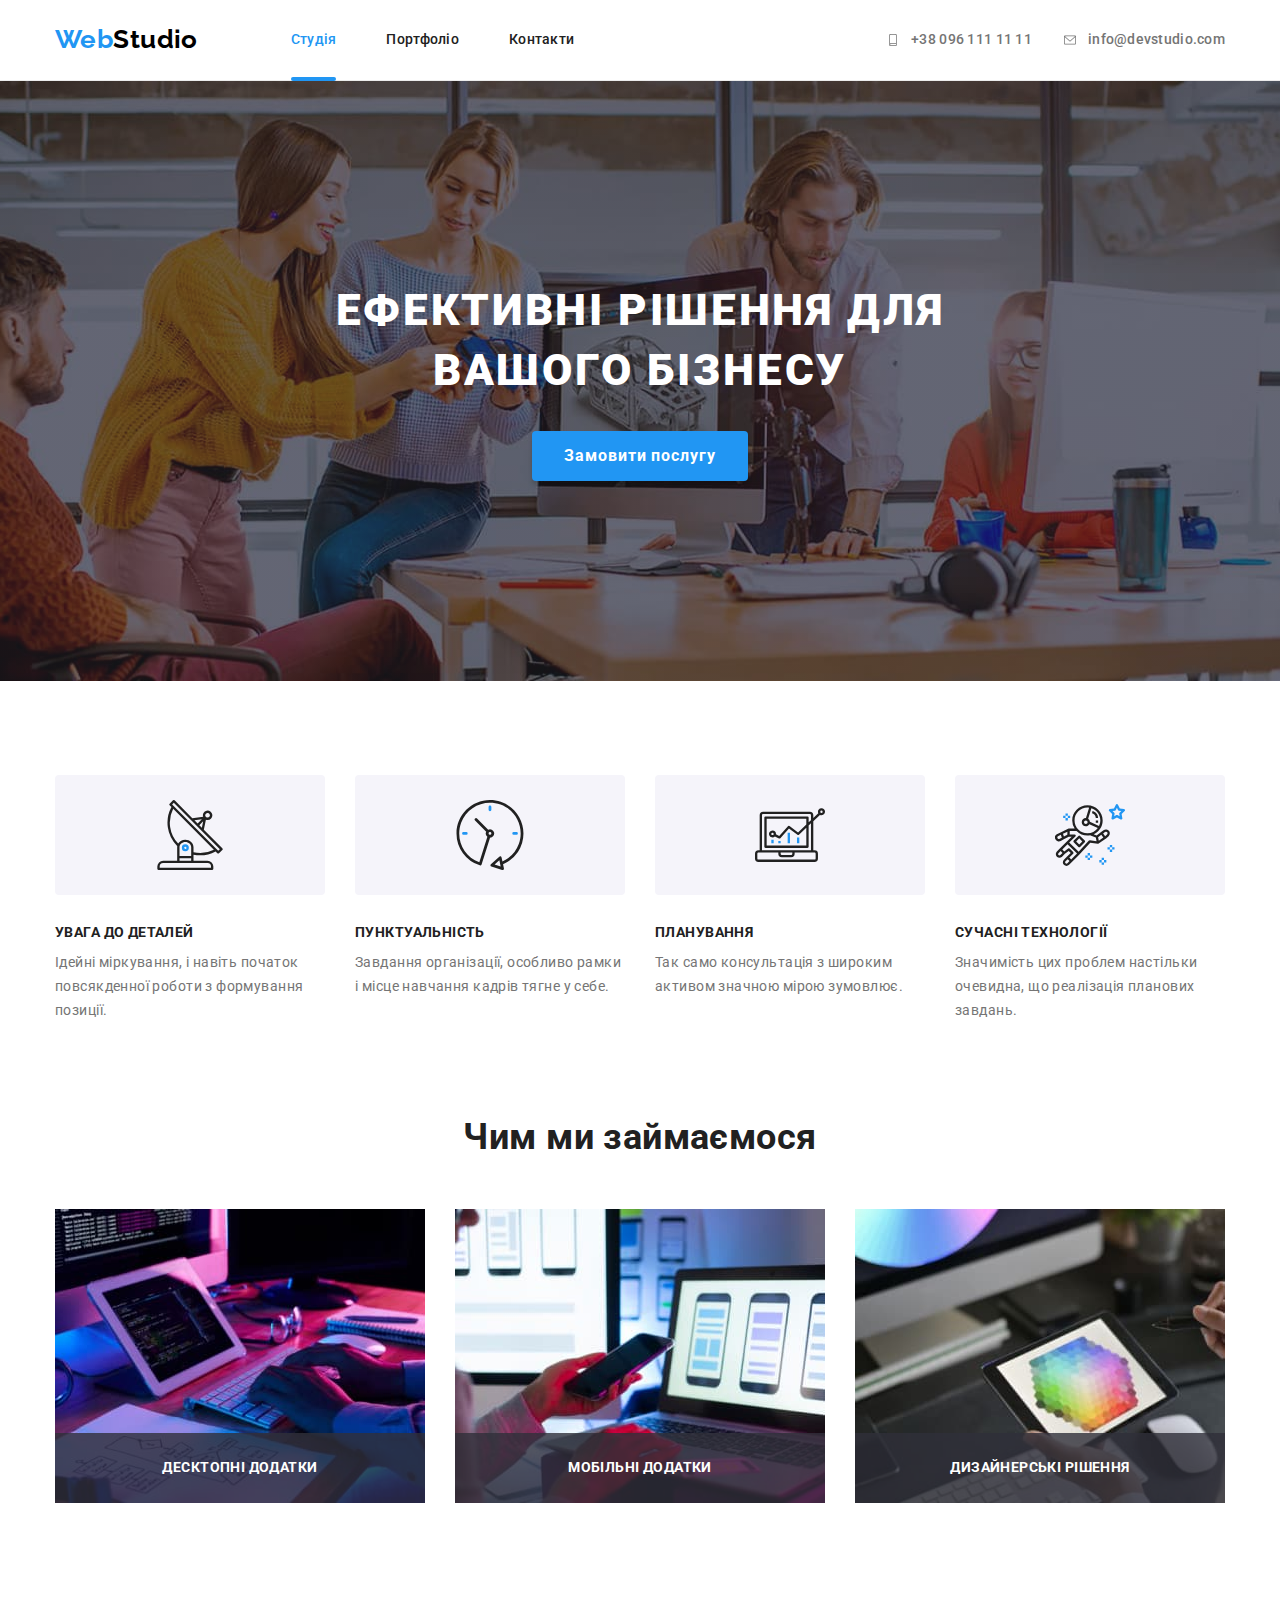
==== index.html @ 38dc5aca "добавляє mobile/tablet/desktop - header, hero-section, benefits" ====
<!DOCTYPE html>
<html lang="uk">

<head>
  <meta charset="UTF-8" />
  <meta http-equiv="X-UA-Compatible" content="IE=edge" />
  <meta name="viewport" content="width=device-width, initial-scale=1.0" />
  <title>WebStudio</title>
  <link rel="preconnect" href="https://fonts.googleapis.com" />
  <link rel="preconnect" href="https://fonts.gstatic.com" crossorigin />
  <link href="https://fonts.googleapis.com/css2?family=Raleway:wght@700&family=Roboto:wght@400;500;700;900&display=swap"
    rel="stylesheet" />
  <link rel="stylesheet"
    href="https://cdnjs.cloudflare.com/ajax/libs/modern-normalize/1.1.0/modern-normalize.min.css" />
  <link rel="stylesheet" href="./css/main.min.css">
</head>

<body>
  <header class="header">
    <div class="header__container container">
      <div class="header__container-controls">
        <a class="logo header__logo" href="./index.html" lang="en">Web<span class="logo--color-black">Studio</span></a>
        <button class="button-menu js-open-menu" type="button" aria-expanded="false">
          <svg width="40" height="40">
            <use href="./images/icons.svg#icon-menu"></use>
          </svg>
        </button>
      </div>
      <div class="header__container-menu js-menu-container">
        <button class="button-menu header__close-button-menu js-close-menu" type="button">
          <svg width="40" height="40">
            <use href="./images/icons.svg#icon-menu-btn-close"></use>
          </svg></button>
        <nav class="header__nav">
          <ul class="header__list list">
            <li>
              <a class="header__link header__link--current" href="./index.html">Студія</a>
            </li>
            <li><a class="header__link" href="./portfolio.html">Портфоліо</a></li>
            <li><a class="header__link" href="#">Контакти</a></li>
          </ul>
        </nav>
        <ul class="header__contact-list list">
          <li>
            <a class="header__contact-link header__contact-link--size-lg-color" href="tel:+380961111111">
              <svg class="header__contact-icon" width="16" height="12">
                <use href="./images/icons.svg#icon-smartphone"></use>
              </svg>
              +38 096 111 11 11</a>
          </li>
          <li>
            <a class="header__contact-link" href="mailto:info@devstudio.com">
              <svg class="header__contact-icon" width="16" height="12">
                <use href="./images/icons.svg#icon-envelope"></use>
              </svg>
              info@devstudio.com</a>
          </li>
        </ul>
        <ul class="header__socials-list list">
          <li><a class="header__socials-link" href="#">Instagram</a></li>
          <li><a class="header__socials-link" href="#">Twitter</a></li>
          <li><a class="header__socials-link" href="#">Facebook</a></li>
          <li><a class="header__socials-link" href="#">LinkedIn</a></li>
        </ul>
      </div>

    </div>
  </header>
  <main>
    <section class="hero section">
      <div class="container">
        <h1 class="hero__title">Ефективні рішення для вашого бізнесу</h1>
        <button class="primary-button hero__button" type="button" data-modal-open>
          Замовити послугу
        </button>
      </div>
    </section>
    <section class="section">
      <div class="container">
        <h2 class="visually-hidden">Наші переваги</h2>
        <ul class="benefits-list list">
          <li class="benefits-list__item">
            <div class="benefits-list__box">
              <svg width="70" height="70">
                <use href="./images/icons.svg#icon-antenna"></use>
              </svg>
            </div>
            <h3 class="benefits-list__title">Увага до деталей</h3>
            <p class="benefits-list__descr">
              Ідейні міркування, і навіть початок повсякденної роботи з формування позиції.
            </p>
          </li>
          <li class="benefits-list__item">
            <div class="benefits-list__box">
              <svg width="70" height="70">
                <use href="./images/icons.svg#icon-clock"></use>
              </svg>
            </div>
            <h3 class="benefits-list__title">Пунктуальність</h3>
            <p class="benefits-list__descr">
              Завдання організації, особливо рамки і місце навчання кадрів тягне у себе.
            </p>
          </li>
          <li class="benefits-list__item">
            <div class="benefits-list__box">
              <svg width="70" height="70">
                <use href="./images/icons.svg#icon-diagram"></use>
              </svg>
            </div>
            <h3 class="benefits-list__title">Планування</h3>
            <p class="benefits-list__descr">
              Так само консультація з широким активом значною мірою зумовлює.
            </p>
          </li>
          <li class="benefits-list__item">
            <div class="benefits-list__box">
              <svg width="70" height="70">
                <use href="./images/icons.svg#icon-astronaut"></use>
              </svg>
            </div>
            <h3 class="benefits-list__title">Сучасні технології</h3>
            <p class="benefits-list__descr">
              Значимість цих проблем настільки очевидна, що реалізація планових завдань.
            </p>
          </li>
        </ul>
      </div>
    </section>
    <section class="skills section">
      <div class="container">
        <h2 class="title">Чим ми займаємося</h2>
        <ul class="skills__list list">
          <li class="skills__item">
            <img src="./images/box1.jpg" alt="Людина працює за комп'ютером та планшетом" width="370" height="294" />
            <div class="skills__box">
              <p class="skills__text">Десктопні додатки</p>
            </div>
          </li>
          <li class="skills__item">
            <img src="./images/box2.jpg" alt="Людина працює за ноутбуком та тримає в руці мобільний телефон" width="370"
              height="294" />
            <div class="skills__box">
              <p class="skills__text">Мобільні додатки</p>
            </div>
          </li>
          <li class="skills__item">
            <img src="./images/box3.jpg" alt="Людина тримає планшет на якому зображена палітра кольорів" width="370"
              height="294" />
            <div class="skills__box">
              <p class="skills__text">Дизайнерські рішення</p>
            </div>
          </li>
        </ul>
      </div>
    </section>
    <!-- <section class="team section">
      <div class="container">
        <h2 class="title">Наша команда</h2>
        <ul class="team__list list">
          <li class="team__item">
            <img src="./images/card1.jpg" alt="Молодий чоловік в окулярах посміхається" width="270" height="260" />
            <div class="team__box">
              <h3 class="team__member-title">Ігор Дем'яненко</h3>
              <p class="team__member-text" lang="en">Product Designer</p>
              <ul class="socials-list team__socials-list">
                <li class="socials-list__item">
                  <a class="socials-list__link team__socials-link" href="#">
                    <svg class="socials-list__icon" width="20" height="20">
                      <use href="./images/icons.svg#icon-instagram"></use>
                    </svg>
                  </a>
                </li>
                <li class="socials-list__item">
                  <a class="socials-list__link team__socials-link" href="#">
                    <svg class="socials-list__icon" width="20" height="20">
                      <use href="./images/icons.svg#icon-twitter"></use>
                    </svg>
                  </a>
                </li>
                <li class="socials-list__item">
                  <a class="socials-list__link team__socials-link" href="#">
                    <svg class="socials-list__icon" width="20" height="20">
                      <use href="./images/icons.svg#icon-facebook"></use>
                    </svg>
                  </a>
                </li>
                <li class="socials-list__item">
                  <a class="socials-list__link team__socials-link" href="#">
                    <svg class="socials-list__icon" width="20" height="20">
                      <use href="./images/icons.svg#icon-linkedin"></use>
                    </svg>
                  </a>
                </li>
              </ul>
            </div>
          </li>
          <li class="team__item">
            <img src="./images/card2.jpg" alt="Молода жінка в окулярах посміхається" width="270" height="260" />
            <div class="team__box">
              <h3 class="team__member-title">Ольга Рєпіна</h3>
              <p class="team__member-text" lang="en">Frontend Developer</p>
              <ul class="socials-list team__socials-list">
                <li class="socials-list__item">
                  <a class="socials-list__link team__socials-link" href="#">
                    <svg class="socials-list__icon" width="20" height="20">
                      <use href="./images/icons.svg#icon-instagram"></use>
                    </svg>
                  </a>
                </li>
                <li class="socials-list__item">
                  <a class="socials-list__link team__socials-link" href="#">
                    <svg class="socials-list__icon" width="20" height="20">
                      <use href="./images/icons.svg#icon-twitter"></use>
                    </svg>
                  </a>
                </li>
                <li class="socials-list__item">
                  <a class="socials-list__link team__socials-link" href="#">
                    <svg class="socials-list__icon" width="20" height="20">
                      <use href="./images/icons.svg#icon-facebook"></use>
                    </svg>
                  </a>
                </li>
                <li class="socials-list__item">
                  <a class="socials-list__link team__socials-link" href="#">
                    <svg class="socials-list__icon" width="20" height="20">
                      <use href="./images/icons.svg#icon-linkedin"></use>
                    </svg>
                  </a>
                </li>
              </ul>
            </div>
          </li>
          <li class="team__item">
            <img src="./images/card3.jpg" alt="Молодий чоловік в голубій сорочці посміхається" width="270"
              height="260" />
            <div class="team__box">
              <h3 class="team__member-title">Микола Тарасов</h3>
              <p class="team__member-text" lang="en">Marketing</p>
              <ul class="socials-list team__socials-list">
                <li class="socials-list__item">
                  <a class="socials-list__link team__socials-link" href="#">
                    <svg class="socials-list__icon" width="20" height="20">
                      <use href="./images/icons.svg#icon-instagram"></use>
                    </svg>
                  </a>
                </li>
                <li class="socials-list__item">
                  <a class="socials-list__link team__socials-link" href="#">
                    <svg class="socials-list__icon" width="20" height="20">
                      <use href="./images/icons.svg#icon-twitter"></use>
                    </svg>
                  </a>
                </li>
                <li class="socials-list__item">
                  <a class="socials-list__link team__socials-link" href="#">
                    <svg class="socials-list__icon" width="20" height="20">
                      <use href="./images/icons.svg#icon-facebook"></use>
                    </svg>
                  </a>
                </li>
                <li class="socials-list__item">
                  <a class="socials-list__link team__socials-link" href="#">
                    <svg class="socials-list__icon" width="20" height="20">
                      <use href="./images/icons.svg#icon-linkedin"></use>
                    </svg>
                  </a>
                </li>
              </ul>
            </div>
          </li>
          <li class="team__item">
            <img src="./images/card4.jpg" alt="Молодий чоловік в окулярах та в чорній футболці" width="270"
              height="260" />
            <div class="team__box">
              <h3 class="team__member-title">Михайло Єрмаков</h3>
              <p class="team__member-text" lang="en">UI Designer</p>
              <ul class="socials-list team__socials-list">
                <li class="socials-list__item">
                  <a class="socials-list__link team__socials-link" href="#">
                    <svg class="socials-list__icon" width="20" height="20">
                      <use href="./images/icons.svg#icon-instagram"></use>
                    </svg>
                  </a>
                </li>
                <li class="socials-list__item">
                  <a class="socials-list__link team__socials-link" href="#">
                    <svg class="socials-list__icon" width="20" height="20">
                      <use href="./images/icons.svg#icon-twitter"></use>
                    </svg>
                  </a>
                </li>
                <li class="socials-list__item">
                  <a class="socials-list__link team__socials-link" href="#">
                    <svg class="socials-list__icon" width="20" height="20">
                      <use href="./images/icons.svg#icon-facebook"></use>
                    </svg>
                  </a>
                </li>
                <li class="socials-list__item">
                  <a class="socials-list__link team__socials-link" href="#">
                    <svg class="socials-list__icon" width="20" height="20">
                      <use href="./images/icons.svg#icon-linkedin"></use>
                    </svg>
                  </a>
                </li>
              </ul>
            </div>
          </li>
        </ul>
      </div>
    </section> -->
    <!-- <section class="section">
      <div class="container">
        <h2 class="title">Постійні клієнти</h2>
        <ul class="clients-list list">
          <li class="clients-list__item">
            <a class="clients-list__link" href="#">
              <svg class="clients-list__icon" width="106" height="60">
                <use href="./images/icons.svg#icon-client-1"></use>
              </svg>
            </a>
          </li>
          <li class="clients-list__item">
            <a class="clients-list__link" href="#">
              <svg class="clients-list__icon" width="106" height="60">
                <use href="./images/icons.svg#icon-client-2"></use>
              </svg>
            </a>
          </li>
          <li class="clients-list__item">
            <a class="clients-list__link" href="#">
              <svg class="clients-list__icon" width="106" height="60">
                <use href="./images/icons.svg#icon-client-3"></use>
              </svg>
            </a>
          </li>
          <li class="clients-list__item">
            <a class="clients-list__link" href="#">
              <svg class="clients-list__icon" width="106" height="60">
                <use href="./images/icons.svg#icon-client-4"></use>
              </svg>
            </a>
          </li>
          <li class="clients-list__item">
            <a class="clients-list__link" href="#">
              <svg class="clients-list__icon" width="106" height="60">
                <use href="./images/icons.svg#icon-client-5"></use>
              </svg>
            </a>
          </li>
          <li class="clients-list__item">
            <a class="clients-list__link" href="#">
              <svg class="clients-list__icon" width="106" height="60">
                <use href="./images/icons.svg#icon-client-6"></use>
              </svg>
            </a>
          </li>
        </ul>
      </div>
    </section> -->
  </main>
  <!-- <footer class="footer">
    <div class="footer__container container">
      <div>
        <a class="logo footer__logo" href="./index.html" lang="en">Web<span class="logo--color-white">Studio</span></a>
        <address class="footer__address">
          <ul class="footer__address-list list">
            <li>
              <a class="footer__address-link" href="https://goo.gl/maps/CPtrU1FHBa2aNyZL9" target="_blank"
                rel="noopener noreferrer nofollow">м. Київ, пр-т Лесі Українки, 26</a>
            </li>
            <li>
              <a class="footer__contact-link" href="mailto:info@devstudio.com">info@devstudio.com</a>
            </li>
            <li>
              <a class="footer__contact-link" href="tel:+380961111111">+38 096 111 11 11</a>
            </li>
          </ul>
        </address>
      </div>
      <div>
        <p class="footer__subtitle">Приєднуйтесь</p>
        <ul class="socials-list list">
          <li class="socials-list__item">
            <a class="socials-list__link footer__socials-link" href="#">
              <svg class="socials-list__icon" width="20" height="20">
                <use href="./images/icons.svg#icon-instagram"></use>
              </svg>
            </a>
          </li>
          <li class="socials-list__item">
            <a class="socials-list__link footer__socials-link" href="#">
              <svg class="socials-list__icon" width="20" height="20">
                <use href="./images/icons.svg#icon-twitter"></use>
              </svg>
            </a>
          </li>
          <li class="socials-list__item">
            <a class="socials-list__link footer__socials-link" href="#">
              <svg class="socials-list__icon" width="20" height="20">
                <use href="./images/icons.svg#icon-facebook"></use>
              </svg>
            </a>
          </li>
          <li class="socials-list__item">
            <a class="socials-list__link footer__socials-link" href="#">
              <svg class="socials-list__icon" width="20" height="20">
                <use href="./images/icons.svg#icon-linkedin"></use>
              </svg>
            </a>
          </li>
        </ul>
      </div>
      <div class="footer__form-signup">
        <p class="footer__subtitle">Підпишіться на розсилку</p>
        <form class="footer__form-field">
          <label>
            <input class="footer__form-input" type="email" name="user-email" placeholder="E-mail" />
          </label>
          <button class="primary-button footer__form-button" type="submit">
            Підписатися
            <svg class="footer__form-icon" width="24" height="24">
              <use href="./images/icons.svg#icon-send"></use>
            </svg>
          </button>
        </form>
      </div>
    </div>
  </footer>
  <div class="backdrop is-hidden" data-modal>
    <div class="modal">
      <button class="modal__close-button" data-modal-close type="button">
        <svg width="18" height="18">
          <use href="./images/icons.svg#icon-close-button"></use>
        </svg>
      </button>
      <h2 class="modal__title">Залиште свої дані, ми вам передзвонимо</h2>
      <form>
        <label class="modal__form-label" for="user-name">Ім'я</label>
        <div class="modal__form-control">
          <input class="modal__form-input" id="user-name" type="text" name="user-name" />
          <svg class="modal__form-icon" width="18" height="18">
            <use href="./images/icons.svg#icon-person"></use>
          </svg>
        </div>

        <label class="modal__form-label" for="user-phone">Телефон</label>
        <div class="modal__form-control">
          <input class="modal__form-input" id="user-phone" type="tel" name="user-phone" />
          <svg class="modal__form-icon" width="18" height="18">
            <use href="./images/icons.svg#icon-phone"></use>
          </svg>
        </div>

        <label class="modal__form-label" for="user-email">Пошта</label>
        <div class="modal__form-control">
          <input class="modal__form-input" id="user-email" type="email" name="user-email" />
          <svg class="modal__form-icon" width="18" height="18">
            <use href="./images/icons.svg#icon-email"></use>
          </svg>
        </div>

        <label class="modal__form-label" for="user-comment">Коментар</label>
        <textarea class="modal__form-textarea" id="user-comment" name="user-comment"
          placeholder="Введіть текст"></textarea>

        <div class="modal__checkbox-field">
          <label class="modal__checkbox-label" for="terms-checkbox">
            <input class="modal__checkbox-input visually-hidden" id="terms-checkbox" type="checkbox"
              name="terms-checkbox" />
            <svg class="modal__checkbox-icon" width="16" height="15">
              <use href="./images/icons.svg#icon-check"></use>
            </svg>
            Погоджуюся з розсилкою та приймаю <a class="modal__checkbox-link" href="#">Умови договору</a>
          </label>
        </div>

        <button class="primary-button modal__form-button" type="submit">Відправити</button>
      </form>
    </div>
  </div> -->

  <!-- <script src="./js/modal.js"></script> -->
  <script src="./js/mobile-menu.js"></script>
</body>

</html>
---- css/main.min.css ----
:root{--text-color-primary: #212121;--text-color-secondary: #757575;--color-brand: #2196f3;--color-black: #000;--color-white: #fff;--color-white-secondary: rgba(255, 255, 255, 0.6);--color-icon: #afb1b8;--bgc-primary: #2f303a;--bgc-secondary: #f5f4fa;--bgc-inverted: #188ce8;--bgc-white-icon: rgba(255, 255, 255, 0.1);--bgc-wrap: rgba(47, 48, 58, 0.8);--bgc-brand: rgba(33, 150, 243, 0.9);--bgc-backdrop: rgba(0, 0, 0, 0.2);--color-modal-icon: rgba(0, 0, 0, 0.1);--color-border: #ececec;--color-border-secondary: #eeeeee}body{color:var(--text-color-primary);background-color:var(--color-white);font-family:"Roboto",sans-serif;font-size:14px;line-height:1.14;letter-spacing:.03em}h1,h2,h3,h4,h5,h6,p,ul{padding:0;margin:0}.list{list-style:none}.section{padding:60px 0}@media screen and (min-width: 1200px){.section{padding:94px 0}}img{display:block;max-width:100%;height:auto}.title{text-align:center;margin-bottom:50px;font-size:36px;line-height:1.17}.visually-hidden{position:absolute;white-space:nowrap;width:1px;height:1px;overflow:hidden;border:0;padding:0;clip:rect(0 0 0 0);-webkit-clip-path:inset(50%);clip-path:inset(50%);margin:-1px}.backdrop{position:fixed;top:0;left:0;z-index:1;width:100%;height:100%;background-color:var(--bgc-backdrop);opacity:1;visibility:visible;-webkit-transition:opacity 250ms cubic-bezier(0.4, 0, 0.2, 1),visibility 250ms cubic-bezier(0.4, 0, 0.2, 1);transition:opacity 250ms cubic-bezier(0.4, 0, 0.2, 1),visibility 250ms cubic-bezier(0.4, 0, 0.2, 1)}.backdrop.is-hidden{opacity:0;visibility:hidden;pointer-events:none}.backdrop.is-hidden .modal{-webkit-transform:translate(-50%, -50%) scale(0.7);transform:translate(-50%, -50%) scale(0.7)}.button-menu{display:-webkit-box;display:-ms-flexbox;display:flex;margin:0;padding:0;color:var(--text-color-primary);background-color:rgba(0,0,0,0);border:none;cursor:pointer}@media screen and (min-width: 768px){.button-menu{display:none}}.card-set{display:-webkit-box;display:-ms-flexbox;display:flex;-ms-flex-wrap:wrap;flex-wrap:wrap;gap:30px}.card-set__item{-ms-flex-preferred-size:calc((100% - 60px)/3);flex-basis:calc((100% - 60px)/3)}.card-set__link{display:block;text-decoration:none;-webkit-transition:-webkit-box-shadow 250ms cubic-bezier(0.4, 0, 0.2, 1);transition:-webkit-box-shadow 250ms cubic-bezier(0.4, 0, 0.2, 1);transition:box-shadow 250ms cubic-bezier(0.4, 0, 0.2, 1);transition:box-shadow 250ms cubic-bezier(0.4, 0, 0.2, 1), -webkit-box-shadow 250ms cubic-bezier(0.4, 0, 0.2, 1)}.card-set__link:hover,.card-set__link:focus{-webkit-box-shadow:0px 1px 1px rgba(0,0,0,.12),0px 4px 4px rgba(0,0,0,.06),1px 4px 6px rgba(0,0,0,.16);box-shadow:0px 1px 1px rgba(0,0,0,.12),0px 4px 4px rgba(0,0,0,.06),1px 4px 6px rgba(0,0,0,.16)}.card-set__box{position:relative;overflow:hidden}.card-set__overlay{position:absolute;top:0;left:0;width:100%;height:100%;padding:63px 24px;background-color:var(--bgc-brand);-webkit-transform:translateY(100%);transform:translateY(100%);-webkit-transition:-webkit-transform 250ms cubic-bezier(0.4, 0, 0.2, 1);transition:-webkit-transform 250ms cubic-bezier(0.4, 0, 0.2, 1);transition:transform 250ms cubic-bezier(0.4, 0, 0.2, 1);transition:transform 250ms cubic-bezier(0.4, 0, 0.2, 1), -webkit-transform 250ms cubic-bezier(0.4, 0, 0.2, 1)}.card-set__link:hover .card-set__overlay,.card-set__link:focus .card-set__overlay{-webkit-transform:translateY(0);transform:translateY(0)}.card-set__text{font-size:18px;line-height:1.55;color:var(--color-white)}.card-set__container{padding:20px 24px;border:1px solid var(--color-border-secondary);border-top:none;background-color:var(--color-white)}.card-set__title{margin-bottom:4px;color:var(--text-color-primary);font-size:18px;line-height:2;letter-spacing:.06em}.card-set__span{text-transform:capitalize}.card-set__descr{color:var(--text-color-secondary);font-size:16px;line-height:1.88}.container{margin-left:auto;margin-right:auto;padding-left:15px;padding-right:15px}@media screen and (min-width: 480px){.container{width:480px}}@media screen and (min-width: 768px){.container{width:768px}}@media screen and (min-width: 1200px){.container{width:1200px}}.filters{display:-webkit-box;display:-ms-flexbox;display:flex;-webkit-box-pack:center;-ms-flex-pack:center;justify-content:center;margin-bottom:50px;gap:8px}.filters__button{padding:6px 22px;font-family:inherit;font-size:16px;font-weight:500;line-height:1.63;background-color:var(--bgc-secondary);border-radius:4px;border:none;cursor:pointer;-webkit-transition:color 250ms cubic-bezier(0.4, 0, 0.2, 1),background-color 250ms cubic-bezier(0.4, 0, 0.2, 1),-webkit-box-shadow 250ms cubic-bezier(0.4, 0, 0.2, 1);transition:color 250ms cubic-bezier(0.4, 0, 0.2, 1),background-color 250ms cubic-bezier(0.4, 0, 0.2, 1),-webkit-box-shadow 250ms cubic-bezier(0.4, 0, 0.2, 1);transition:color 250ms cubic-bezier(0.4, 0, 0.2, 1),background-color 250ms cubic-bezier(0.4, 0, 0.2, 1),box-shadow 250ms cubic-bezier(0.4, 0, 0.2, 1);transition:color 250ms cubic-bezier(0.4, 0, 0.2, 1),background-color 250ms cubic-bezier(0.4, 0, 0.2, 1),box-shadow 250ms cubic-bezier(0.4, 0, 0.2, 1),-webkit-box-shadow 250ms cubic-bezier(0.4, 0, 0.2, 1)}.filters__button:hover,.filters__button:focus,.filters__button--current{color:var(--color-white);background-color:var(--color-brand);-webkit-box-shadow:0px 3px 1px rgba(0,0,0,.1),0px 1px 2px rgba(0,0,0,.08),0px 2px 2px rgba(0,0,0,.12);box-shadow:0px 3px 1px rgba(0,0,0,.1),0px 1px 2px rgba(0,0,0,.08),0px 2px 2px rgba(0,0,0,.12)}.logo{color:var(--color-brand);font-family:"Raleway",sans-serif;font-size:24px;font-weight:700;line-height:1.17;text-decoration:none}.logo--color-black{color:var(--color-black)}.logo--color-white{color:var(--color-white)}@media screen and (min-width: 1200px){.logo{font-size:26px;line-height:1.19}}.modal{position:absolute;top:50%;left:50%;width:528px;max-height:581px;height:100%;padding:40px;background-color:var(--color-white);-webkit-box-shadow:0px 1px 3px rgba(0,0,0,.12),0px 1px 1px rgba(0,0,0,.14),0px 2px 1px rgba(0,0,0,.2);box-shadow:0px 1px 3px rgba(0,0,0,.12),0px 1px 1px rgba(0,0,0,.14),0px 2px 1px rgba(0,0,0,.2);border-radius:4px;-webkit-transform:translate(-50%, -50%) scale(1);transform:translate(-50%, -50%) scale(1);-webkit-transition:-webkit-transform 250ms cubic-bezier(0.4, 0, 0.2, 1);transition:-webkit-transform 250ms cubic-bezier(0.4, 0, 0.2, 1);transition:transform 250ms cubic-bezier(0.4, 0, 0.2, 1);transition:transform 250ms cubic-bezier(0.4, 0, 0.2, 1), -webkit-transform 250ms cubic-bezier(0.4, 0, 0.2, 1)}.modal__close-button{position:absolute;top:8px;right:8px;display:-webkit-box;display:-ms-flexbox;display:flex;-webkit-box-pack:center;-ms-flex-pack:center;justify-content:center;-webkit-box-align:center;-ms-flex-align:center;align-items:center;padding:6px;background-color:var(--color-white);border:1px solid var(--color-modal-icon);border-radius:50%;cursor:pointer;-webkit-transition:fill 250ms cubic-bezier(0.4, 0, 0.2, 1);transition:fill 250ms cubic-bezier(0.4, 0, 0.2, 1)}.modal__close-button:hover,.modal__close-button:focus{fill:var(--color-brand)}.modal__title{font-size:20px;line-height:1.15;text-align:center;margin-bottom:12px}.modal__form-label{display:block;margin-bottom:4px;font-size:12px;line-height:1.17;letter-spacing:.01em;color:var(--text-color-secondary)}.modal__form-control{position:relative;margin-bottom:10px}.modal__form-input{width:100%;padding:11px 12px 11px 30px;border:1px solid rgba(33,33,33,.2);border-radius:4px;outline:none;-webkit-transition:border-color 250ms cubic-bezier(0.4, 0, 0.2, 1);transition:border-color 250ms cubic-bezier(0.4, 0, 0.2, 1)}.modal__form-input:focus{border-color:var(--color-brand)}.modal__form-icon{position:absolute;top:50%;left:12px;-webkit-transform:translateY(-50%);transform:translateY(-50%);fill:currentColor;pointer-events:none;-webkit-transition:fill 250ms cubic-bezier(0.4, 0, 0.2, 1);transition:fill 250ms cubic-bezier(0.4, 0, 0.2, 1)}.modal__form-control:focus-within .modal__form-icon{fill:var(--color-brand)}.modal__form-textarea{padding:12px 16px;width:100%;height:120px;margin-bottom:20px;font-size:12px;line-height:1.17;letter-spacing:.01em;color:rgba(117,117,117,.5);border:1px solid rgba(33,33,33,.2);border-radius:4px;resize:none;outline:none;-webkit-transition:border-color 250ms cubic-bezier(0.4, 0, 0.2, 1);transition:border-color 250ms cubic-bezier(0.4, 0, 0.2, 1)}.modal__form-textarea:focus{border-color:var(--color-brand)}.modal__checkbox-field{position:relative;display:-webkit-box;display:-ms-flexbox;display:flex;-webkit-box-pack:center;-ms-flex-pack:center;justify-content:center;-webkit-box-align:center;-ms-flex-align:center;align-items:center;margin-bottom:30px;padding:0 12px}.modal__checkbox-icon{position:absolute;top:50%;left:12px;-webkit-transform:translateY(-50%);transform:translateY(-50%);border:2px solid var(--text-color-primary);border-radius:2px;-webkit-transition:background-color 250ms cubic-bezier(0.4, 0, 0.2, 1),border-color 250ms cubic-bezier(0.4, 0, 0.2, 1);transition:background-color 250ms cubic-bezier(0.4, 0, 0.2, 1),border-color 250ms cubic-bezier(0.4, 0, 0.2, 1)}.modal__checkbox-input:checked+.modal__checkbox-icon{background-color:var(--color-brand);border-color:var(--color-brand)}.modal__checkbox-label{display:block;line-height:1.71;color:var(--text-color-secondary);-webkit-user-select:none;-moz-user-select:none;-ms-user-select:none;user-select:none}.modal__checkbox-link{color:var(--color-brand)}.modal__form-button{display:block;padding:10px 52px;margin:0 auto}.modal__form-button:hover,.modal__form-button:focus{background-color:var(--bgc-inverted)}.primary-button{font-size:16px;font-weight:700;line-height:1.88;letter-spacing:.06em;color:var(--color-white);background-color:var(--color-brand);border-radius:4px;border:none;-webkit-box-shadow:0px 4px 4px rgba(0,0,0,.15);box-shadow:0px 4px 4px rgba(0,0,0,.15);cursor:pointer;-webkit-transition:background-color 250ms cubic-bezier(0.4, 0, 0.2, 1);transition:background-color 250ms cubic-bezier(0.4, 0, 0.2, 1)}.socials-list{display:-webkit-box;display:-ms-flexbox;display:flex;gap:10px}.socials-list__item{width:44px;height:44px}.socials-list__link{display:-webkit-box;display:-ms-flexbox;display:flex;-webkit-box-pack:center;-ms-flex-pack:center;justify-content:center;-webkit-box-align:center;-ms-flex-align:center;align-items:center;width:100%;height:100%;text-decoration:none;border-radius:50%}.socials-list__icon{fill:currentColor}.benefits-list{display:-webkit-box;display:-ms-flexbox;display:flex;gap:30px}@media screen and (max-width: 767px){.benefits-list{-webkit-box-orient:vertical;-webkit-box-direction:normal;-ms-flex-direction:column;flex-direction:column}}@media screen and (min-width: 768px){.benefits-list{-ms-flex-wrap:wrap;flex-wrap:wrap}}.benefits-list__item{width:100%}@media screen and (min-width: 768px){.benefits-list__item{width:354px}}@media screen and (min-width: 1200px){.benefits-list__item{width:270px}}.benefits-list__box{width:100%;height:120px;display:-webkit-box;display:-ms-flexbox;display:flex;-webkit-box-pack:center;-ms-flex-pack:center;justify-content:center;-webkit-box-align:center;-ms-flex-align:center;align-items:center;margin-bottom:30px;background-color:var(--bgc-secondary);border-radius:4px}.benefits-list__title{margin-bottom:10px;text-transform:uppercase;font-size:14px}@media screen and (max-width: 767px){.benefits-list__title{text-align:center}}.benefits-list__descr{color:var(--text-color-secondary);line-height:1.71}.clients-list{display:-webkit-box;display:-ms-flexbox;display:flex;gap:30px}.clients-list__item{width:170px;height:92px}.clients-list__link{display:-webkit-box;display:-ms-flexbox;display:flex;-webkit-box-pack:center;-ms-flex-pack:center;justify-content:center;-webkit-box-align:center;-ms-flex-align:center;align-items:center;width:100%;height:100%;color:var(--color-icon);text-decoration:none;border:1px solid var(--color-icon);border-radius:4px;-webkit-transition:color 250ms cubic-bezier(0.4, 0, 0.2, 1),border-color 250ms cubic-bezier(0.4, 0, 0.2, 1);transition:color 250ms cubic-bezier(0.4, 0, 0.2, 1),border-color 250ms cubic-bezier(0.4, 0, 0.2, 1)}.clients-list__link:hover,.clients-list__link:focus{color:var(--color-brand);border:1px solid var(--color-brand)}.clients-list__icon{fill:currentColor}.footer{padding:60px 0;background-color:var(--bgc-primary)}.footer__container{display:-webkit-box;display:-ms-flexbox;display:flex;-webkit-box-align:baseline;-ms-flex-align:baseline;align-items:baseline;gap:70px}.footer__logo{display:block;margin-bottom:20px}.footer__address{font-style:normal;line-height:1.71}.footer__address-list{display:-webkit-box;display:-ms-flexbox;display:flex;-webkit-box-orient:vertical;-webkit-box-direction:normal;-ms-flex-direction:column;flex-direction:column;gap:9px}.footer__address-link{color:var(--color-white);text-decoration:none;-webkit-transition:color 250ms cubic-bezier(0.4, 0, 0.2, 1);transition:color 250ms cubic-bezier(0.4, 0, 0.2, 1)}.footer__address-link:hover,.footer__address-link:focus{color:var(--color-brand)}.footer__contact-link{color:var(--color-white-secondary);text-decoration:none;-webkit-transition:color 250ms cubic-bezier(0.4, 0, 0.2, 1);transition:color 250ms cubic-bezier(0.4, 0, 0.2, 1)}.footer__contact-link:hover,.footer__contact-link:focus{color:var(--color-brand)}.footer__subtitle{margin-bottom:20px;font-weight:700;text-transform:uppercase;color:var(--color-white)}.footer__socials-link{color:var(--color-white);background-color:var(--bgc-white-icon);-webkit-transition:background-color 250ms cubic-bezier(0.4, 0, 0.2, 1);transition:background-color 250ms cubic-bezier(0.4, 0, 0.2, 1)}.footer__socials-link:hover,.footer__socials-link:focus{background-color:var(--color-brand)}.footer__form-signup{margin-left:auto}.footer__form-field{display:-webkit-box;display:-ms-flexbox;display:flex;-webkit-box-align:center;-ms-flex-align:center;align-items:center;gap:12px}.footer__form-input{width:358px;height:50px;padding-left:16px;font-size:16px;line-height:1.25;letter-spacing:.03em;color:var(--color-white-secondary);background-color:var(--bgc-primary);-webkit-filter:drop-shadow(0px 4px 4px rgba(0, 0, 0, 0.15));filter:drop-shadow(0px 4px 4px rgba(0, 0, 0, 0.15));border:1px solid rgba(255,255,255,.3);border-radius:4px;outline:none;-webkit-transition:border-color 250ms cubic-bezier(0.4, 0, 0.2, 1);transition:border-color 250ms cubic-bezier(0.4, 0, 0.2, 1)}.footer__form-input:focus{border-color:var(--color-brand)}.footer__form-button{display:-webkit-box;display:-ms-flexbox;display:flex;-webkit-box-align:center;-ms-flex-align:center;align-items:center;padding:10px 28px;gap:10px}.footer__form-button:hover,.footer__form-button:focus{background-color:var(--bgc-inverted)}.footer__form-icon{fill:currentColor}.header{border-bottom:1px solid var(--color-border)}@media screen and (min-width: 768px){.header__container{display:-webkit-box;display:-ms-flexbox;display:flex;-webkit-box-align:center;-ms-flex-align:center;align-items:center}}.header__container-controls{display:-webkit-box;display:-ms-flexbox;display:flex;-webkit-box-align:center;-ms-flex-align:center;align-items:center;-webkit-box-pack:justify;-ms-flex-pack:justify;justify-content:space-between}.header__logo{padding:16px 0}@media screen and (min-width: 768px){.header__logo{padding:26px 0;margin-right:87px}}@media screen and (min-width: 1200px){.header__logo{margin-right:93px;padding-top:24px;padding-bottom:25px}}@media screen and (max-width: 767px){.header__container-menu{position:fixed;top:0;left:0;display:none;width:100vw;height:100vh;overflow-y:scroll;z-index:5;padding:48px 40px;background-color:var(--color-white)}.header__container-menu.is-open{display:block}}@media screen and (min-width: 768px){.header__container-menu{display:-webkit-box;display:-ms-flexbox;display:flex;-webkit-box-flex:1;-ms-flex-positive:1;flex-grow:1;-webkit-box-pack:justify;-ms-flex-pack:justify;justify-content:space-between}}.header__close-button-menu{position:absolute;top:10px;right:15px}.header__close-button-menu:hover,.header__close-button-menu:focus{fill:var(--color-brand)}@media screen and (max-width: 767px){.header__nav{margin-bottom:302px}}.header__list{display:-webkit-box;display:-ms-flexbox;display:flex}@media screen and (max-width: 767px){.header__list{-webkit-box-orient:vertical;-webkit-box-direction:normal;-ms-flex-direction:column;flex-direction:column;gap:32px}}@media screen and (min-width: 768px){.header__list{gap:50px}}.header__link{font-size:40px;font-weight:500;line-height:1.18;letter-spacing:.02em;text-decoration:none;color:var(--text-color-primary);-webkit-transition:color 250ms cubic-bezier(0.4, 0, 0.2, 1);transition:color 250ms cubic-bezier(0.4, 0, 0.2, 1)}.header__link:hover,.header__link:focus,.header__link--current{color:var(--color-brand)}@media screen and (min-width: 768px){.header__link{position:relative;display:block;padding:32px 0;font-size:14px;line-height:1.14}.header__link--current::after{position:absolute;bottom:-1px;left:0;content:"";width:100%;height:4px;border-radius:2px;background-color:var(--color-brand)}}.header__contact-list{display:-webkit-box;display:-ms-flexbox;display:flex}@media screen and (max-width: 767px){.header__contact-list{-webkit-box-orient:vertical;-webkit-box-direction:normal;-ms-flex-direction:column;flex-direction:column;gap:32px;margin-bottom:64px}}@media screen and (min-width: 768px){.header__contact-list{-webkit-box-orient:vertical;-webkit-box-direction:reverse;-ms-flex-direction:column-reverse;flex-direction:column-reverse;-webkit-box-pack:center;-ms-flex-pack:center;justify-content:center;gap:10px}}@media screen and (min-width: 1200px){.header__contact-list{-webkit-box-orient:horizontal;-webkit-box-direction:normal;-ms-flex-direction:row;flex-direction:row;gap:30px}}.header__contact-link{font-weight:500;letter-spacing:.02em;color:var(--text-color-secondary);text-decoration:none;-webkit-transition:color 250ms cubic-bezier(0.4, 0, 0.2, 1);transition:color 250ms cubic-bezier(0.4, 0, 0.2, 1)}@media screen and (max-width: 767px){.header__contact-link{font-size:24px;line-height:1.17}.header__contact-link--size-lg-color{font-size:34px;line-height:1.18;color:var(--color-brand)}}@media screen and (min-width: 768px){.header__contact-link{display:-webkit-box;display:-ms-flexbox;display:flex;-webkit-box-align:center;-ms-flex-align:center;align-items:center;gap:8px;font-size:12px;line-height:1.17}}@media screen and (min-width: 1200px){.header__contact-link{display:-webkit-box;display:-ms-flexbox;display:flex;padding:32px 0;-webkit-box-align:center;-ms-flex-align:center;align-items:center;gap:10px;font-size:14px;line-height:1.14}}.header__contact-link:hover,.header__contact-link:focus{color:var(--color-brand)}.header__contact-icon{display:none}@media screen and (min-width: 768px){.header__contact-icon{display:block;fill:currentColor}}.header__socials-list{display:-webkit-box;display:-ms-flexbox;display:flex;gap:20px}@media screen and (min-width: 768px){.header__socials-list{display:none}}.header__socials-link{position:relative;font-size:18px;font-weight:500;line-height:1.22;letter-spacing:.02em;color:var(--color-brand);text-decoration:none}.header__socials-link::after{position:absolute;top:50%;content:"";width:22px;border:1px solid rgba(33,33,33,.2);-webkit-transform:rotate(90deg);transform:rotate(90deg)}.hero{max-width:480px;margin:0 auto;padding:118px 0;background-image:-webkit-gradient(linear, left top, left bottom, from(rgba(47, 48, 58, 0.4)), to(rgba(47, 48, 58, 0.4))),url(../../images/mobile/hero.jpg);background-image:linear-gradient(rgba(47, 48, 58, 0.4), rgba(47, 48, 58, 0.4)),url(../../images/mobile/hero.jpg);background-size:cover;background-position:center;background-repeat:no-repeat;background-color:var(--bgc-primary)}@media screen and (min-device-pixel-ratio: 2),screen and (-webkit-min-device-pixel-ratio: 2),screen and (min-resolution: 192dpi),screen and (min-resolution: 2dppx){.hero{background-image:-webkit-gradient(linear, left top, left bottom, from(rgba(47, 48, 58, 0.4)), to(rgba(47, 48, 58, 0.4))),url(../../images/mobile/hero@2x.jpg);background-image:linear-gradient(rgba(47, 48, 58, 0.4), rgba(47, 48, 58, 0.4)),url(../../images/mobile/hero@2x.jpg)}}@media screen and (min-width: 768px){.hero{max-width:768px;background-image:-webkit-gradient(linear, left top, left bottom, from(rgba(47, 48, 58, 0.4)), to(rgba(47, 48, 58, 0.4))),url(../../images/tablet/hero.jpg);background-image:linear-gradient(rgba(47, 48, 58, 0.4), rgba(47, 48, 58, 0.4)),url(../../images/tablet/hero.jpg)}}@media screen and (min-width: 768px)and (min-device-pixel-ratio: 2),screen and (min-width: 768px)and (-webkit-min-device-pixel-ratio: 2),screen and (min-width: 768px)and (min-resolution: 192dpi),screen and (min-width: 768px)and (min-resolution: 2dppx){.hero{background-image:-webkit-gradient(linear, left top, left bottom, from(rgba(47, 48, 58, 0.4)), to(rgba(47, 48, 58, 0.4))),url(../../images/tablet/hero@2x.jpg);background-image:linear-gradient(rgba(47, 48, 58, 0.4), rgba(47, 48, 58, 0.4)),url(../../images/tablet/hero@2x.jpg)}}@media screen and (min-width: 1200px){.hero{max-width:1600px;padding:200px 0;background-image:-webkit-gradient(linear, left top, left bottom, from(rgba(47, 48, 58, 0.4)), to(rgba(47, 48, 58, 0.4))),url(../../images/desktop/hero.jpg);background-image:linear-gradient(rgba(47, 48, 58, 0.4), rgba(47, 48, 58, 0.4)),url(../../images/desktop/hero.jpg)}}@media screen and (min-width: 1200px)and (min-device-pixel-ratio: 2),screen and (min-width: 1200px)and (-webkit-min-device-pixel-ratio: 2),screen and (min-width: 1200px)and (min-resolution: 192dpi),screen and (min-width: 1200px)and (min-resolution: 2dppx){.hero{background-image:-webkit-gradient(linear, left top, left bottom, from(rgba(47, 48, 58, 0.4)), to(rgba(47, 48, 58, 0.4))),url(../../images/desktop/hero@2x.jpg);background-image:linear-gradient(rgba(47, 48, 58, 0.4), rgba(47, 48, 58, 0.4)),url(../../images/desktop/hero@2x.jpg)}}.hero__title{max-width:360px;text-align:center;margin:0 auto 30px;font-size:26px;font-weight:900;line-height:1.62;letter-spacing:.06em;color:var(--color-white);text-transform:uppercase}@media screen and (min-width: 1200px){.hero__title{max-width:696px;font-size:44px;line-height:1.36}}.hero__button{display:block;padding:10px 24px;margin:0 auto}@media screen and (min-width: 1200px){.hero__button{padding:10px 32px}}.hero__button:hover,.hero__button:focus{background-color:var(--bgc-inverted)}.skills{padding-top:0}.skills__list{display:-webkit-box;display:-ms-flexbox;display:flex;gap:30px}.skills__item{position:relative}.skills__box{position:absolute;bottom:0;left:0;width:100%;background-color:var(--bgc-wrap)}.skills__text{padding:27px 0;font-weight:700;color:var(--color-white);text-align:center;text-transform:uppercase}.team{background-color:var(--bgc-secondary)}.team__list{display:-webkit-box;display:-ms-flexbox;display:flex;gap:30px}.team__item{-webkit-box-shadow:0px 1px 3px rgba(0,0,0,.12),0px 1px 1px rgba(0,0,0,.14),0px 2px 1px rgba(0,0,0,.2);box-shadow:0px 1px 3px rgba(0,0,0,.12),0px 1px 1px rgba(0,0,0,.14),0px 2px 1px rgba(0,0,0,.2);border-radius:0px 0px 4px 4px;background-color:var(--color-white)}.team__box{padding:30px 0;text-align:center}.team__member-title{margin-bottom:10px;font-size:16px;font-weight:500;line-height:1.19}.team__member-text{margin-bottom:16px;color:var(--text-color-secondary);font-size:16px;line-height:1.19}.team__socials-list{-webkit-box-pack:center;-ms-flex-pack:center;justify-content:center;list-style:none}.team__socials-link{color:var(--color-icon);-webkit-transition:color 250ms cubic-bezier(0.4, 0, 0.2, 1),background-color 250ms cubic-bezier(0.4, 0, 0.2, 1);transition:color 250ms cubic-bezier(0.4, 0, 0.2, 1),background-color 250ms cubic-bezier(0.4, 0, 0.2, 1)}.team__socials-link:hover,.team__socials-link:focus{color:var(--color-white);background-color:var(--color-brand)}/*# sourceMappingURL=main.min.css.map */
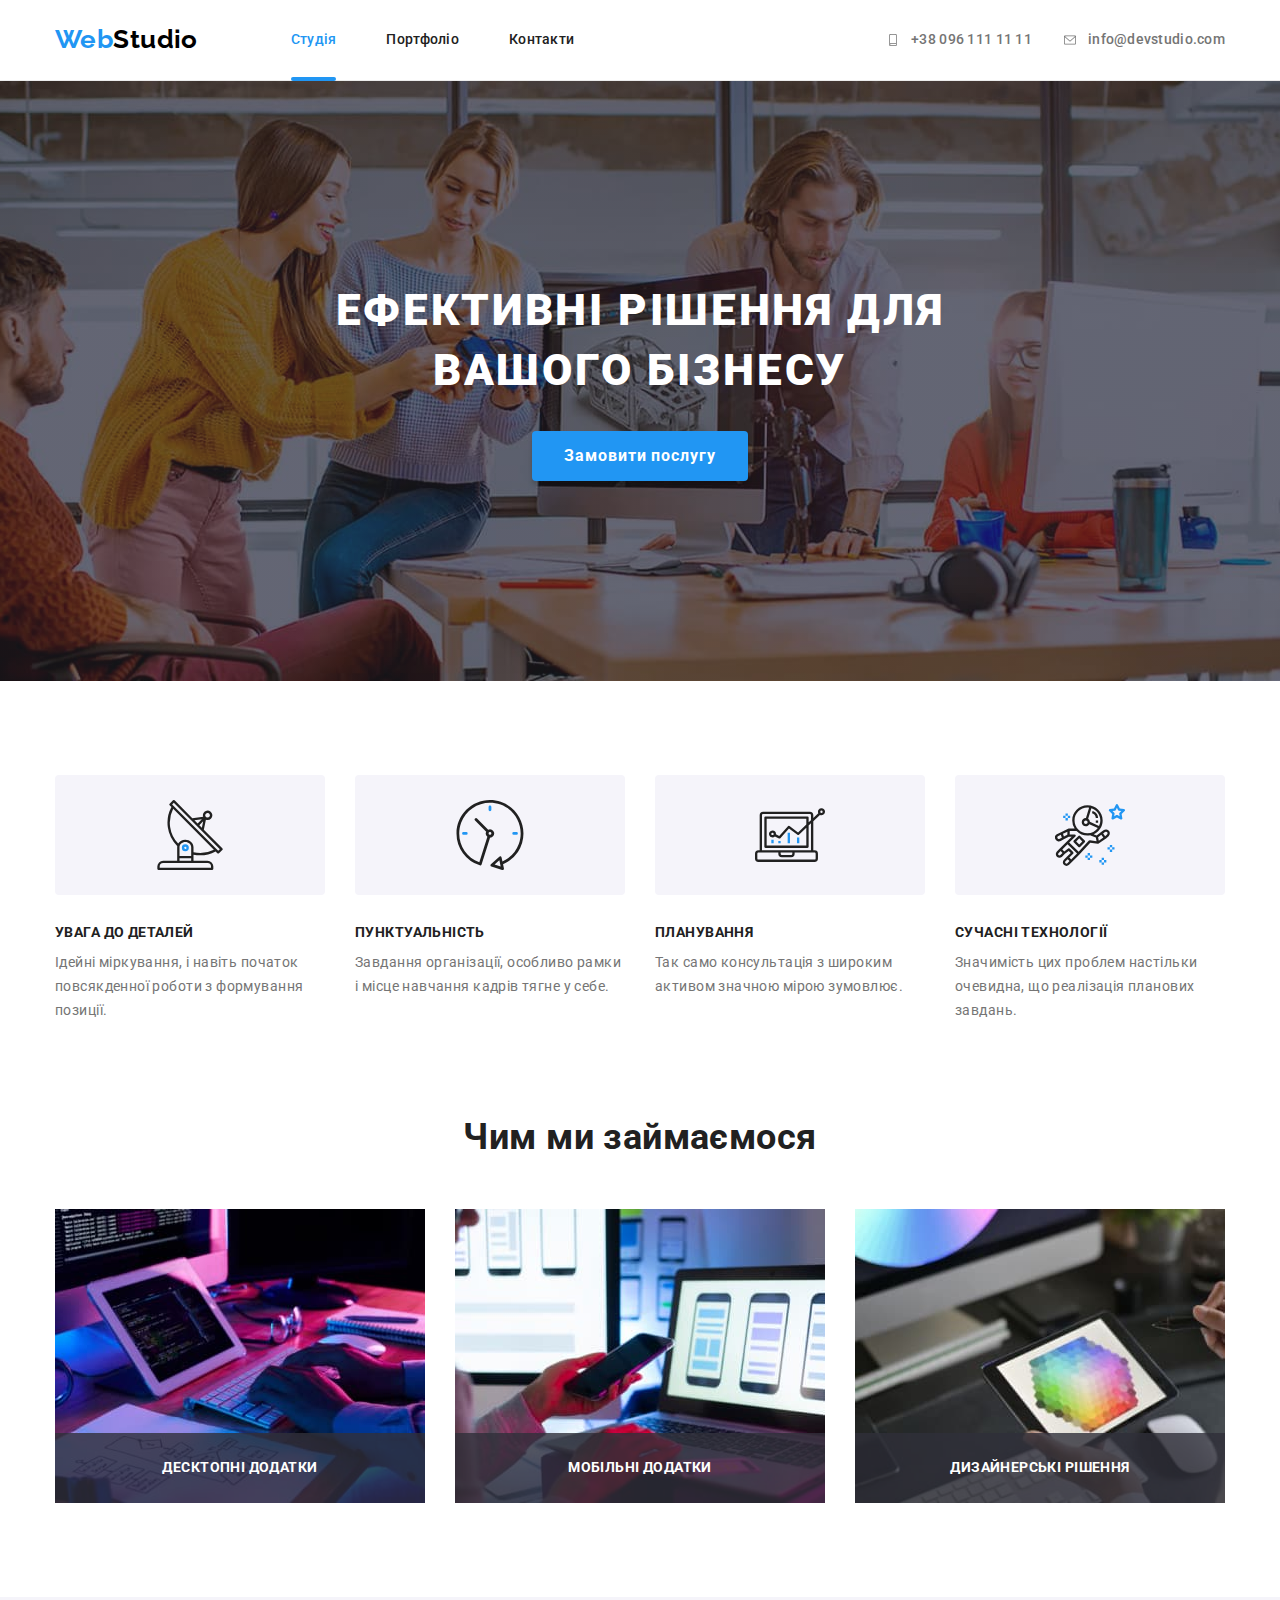
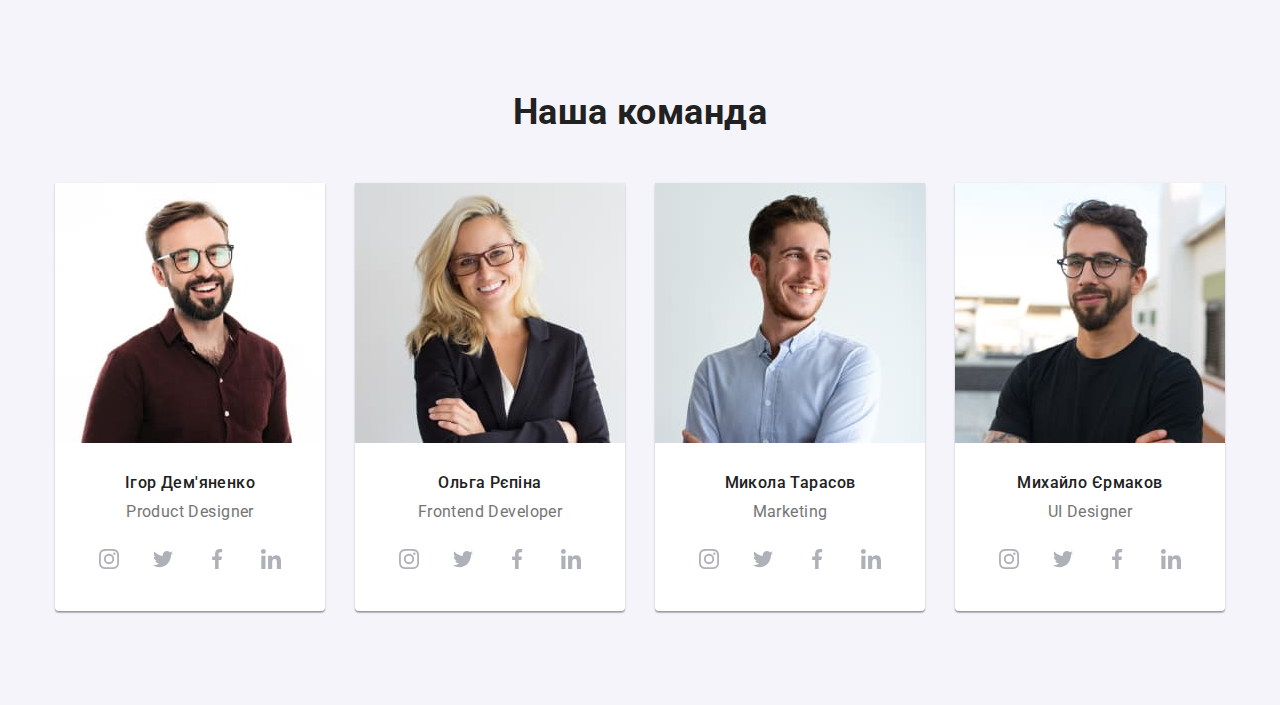
==== commit 707a9737: "добавляє team section" ====
--- a/index.html
+++ b/index.html
@@ -131,21 +131,22 @@
         <h2 class="title">Чим ми займаємося</h2>
         <ul class="skills__list list">
           <li class="skills__item">
-            <img src="./images/box1.jpg" alt="Людина працює за комп'ютером та планшетом" width="370" height="294" />
+            <img srcset="./images/desktop/box1.jpg 1x, ./images/desktop/box1@2x.jpg 2x" src="./images/desktop/box1.jpg"
+              alt="Людина працює за комп'ютером та планшетом">
             <div class="skills__box">
               <p class="skills__text">Десктопні додатки</p>
             </div>
           </li>
           <li class="skills__item">
-            <img src="./images/box2.jpg" alt="Людина працює за ноутбуком та тримає в руці мобільний телефон" width="370"
-              height="294" />
+            <img srcset="./images/desktop/box2.jpg 1x, ./images/desktop/box2@2x.jpg 2x" src="./images/desktop/box2.jpg"
+              alt="Людина працює за ноутбуком та тримає в руці мобільний телефон">
             <div class="skills__box">
               <p class="skills__text">Мобільні додатки</p>
             </div>
           </li>
           <li class="skills__item">
-            <img src="./images/box3.jpg" alt="Людина тримає планшет на якому зображена палітра кольорів" width="370"
-              height="294" />
+            <img srcset="./images/desktop/box3.jpg 1x, ./images/desktop/box3@2x.jpg 2x" src="./images/desktop/box3.jpg"
+              alt="Людина тримає планшет на якому зображена палітра кольорів">
             <div class="skills__box">
               <p class="skills__text">Дизайнерські рішення</p>
             </div>
@@ -153,12 +154,20 @@
         </ul>
       </div>
     </section>
-    <!-- <section class="team section">
+    <section class="team section">
       <div class="container">
         <h2 class="title">Наша команда</h2>
         <ul class="team__list list">
           <li class="team__item">
-            <img src="./images/card1.jpg" alt="Молодий чоловік в окулярах посміхається" width="270" height="260" />
+            <picture>
+              <source srcset="./images/desktop/team-card1.jpg 1x, ./images/desktop/team-card1@2x.jpg 2x"
+                type="image/jpeg" media="(min-width:1200px)">
+              <source srcset="./images/tablet/team-card1.jpg 1x, ./images/tablet/team-card1@2x.jpg 2x" type="image/jpeg"
+                media="(min-width:768px)">
+              <source srcset="./images/mobile/team-card1.jpg 1x, ./images/mobile/team-card1@2x.jpg 2x" type="image/jpeg"
+                media="(max-width:767px)">
+              <img src="./images/mobile/team-card1.jpg" alt="Молодий чоловік в окулярах посміхається">
+            </picture>
             <div class="team__box">
               <h3 class="team__member-title">Ігор Дем'яненко</h3>
               <p class="team__member-text" lang="en">Product Designer</p>
@@ -195,7 +204,15 @@
             </div>
           </li>
           <li class="team__item">
-            <img src="./images/card2.jpg" alt="Молода жінка в окулярах посміхається" width="270" height="260" />
+            <picture>
+              <source srcset="./images/desktop/team-card2.jpg 1x, ./images/desktop/team-card2@2x.jpg 2x"
+                type="image/jpeg" media="(min-width:1200px)">
+              <source srcset="./images/tablet/team-card2.jpg 1x, ./images/tablet/team-card2@2x.jpg 2x" type="image/jpeg"
+                media="(min-width:768px)">
+              <source srcset="./images/mobile/team-card2.jpg 1x, ./images/mobile/team-card2@2x.jpg 2x" type="image/jpeg"
+                media="(max-width:767px)">
+              <img src="./images/mobile/team-card2.jpg" alt="Молода жінка в окулярах посміхається">
+            </picture>
             <div class="team__box">
               <h3 class="team__member-title">Ольга Рєпіна</h3>
               <p class="team__member-text" lang="en">Frontend Developer</p>
@@ -232,8 +249,15 @@
             </div>
           </li>
           <li class="team__item">
-            <img src="./images/card3.jpg" alt="Молодий чоловік в голубій сорочці посміхається" width="270"
-              height="260" />
+            <picture>
+              <source srcset="./images/desktop/team-card3.jpg 1x, ./images/desktop/team-card3@2x.jpg 2x"
+                type="image/jpeg" media="(min-width:1200px)">
+              <source srcset="./images/tablet/team-card3.jpg 1x, ./images/tablet/team-card3@2x.jpg 2x" type="image/jpeg"
+                media="(min-width:768px)">
+              <source srcset="./images/mobile/team-card3.jpg 1x, ./images/mobile/team-card3@2x.jpg 2x" type="image/jpeg"
+                media="(max-width:767px)">
+              <img src="./images/mobile/team-card3.jpg" alt="Молодий чоловік в голубій сорочці посміхається">
+            </picture>
             <div class="team__box">
               <h3 class="team__member-title">Микола Тарасов</h3>
               <p class="team__member-text" lang="en">Marketing</p>
@@ -270,8 +294,15 @@
             </div>
           </li>
           <li class="team__item">
-            <img src="./images/card4.jpg" alt="Молодий чоловік в окулярах та в чорній футболці" width="270"
-              height="260" />
+            <picture>
+              <source srcset="./images/desktop/team-card4.jpg 1x, ./images/desktop/team-card4@2x.jpg 2x"
+                type="image/jpeg" media="(min-width:1200px)">
+              <source srcset="./images/tablet/team-card4.jpg 1x, ./images/tablet/team-card4@2x.jpg 2x" type="image/jpeg"
+                media="(min-width:768px)">
+              <source srcset="./images/mobile/team-card4.jpg 1x, ./images/mobile/team-card4@2x.jpg 2x" type="image/jpeg"
+                media="(max-width:767px)">
+              <img src="./images/mobile/team-card4.jpg" alt="Молодий чоловік в окулярах та в чорній футболці">
+            </picture>
             <div class="team__box">
               <h3 class="team__member-title">Михайло Єрмаков</h3>
               <p class="team__member-text" lang="en">UI Designer</p>
@@ -309,7 +340,7 @@
           </li>
         </ul>
       </div>
-    </section> -->
+    </section>
     <!-- <section class="section">
       <div class="container">
         <h2 class="title">Постійні клієнти</h2>
--- a/css/main.min.css
+++ b/css/main.min.css
@@ -1 +1 @@
-:root{--text-color-primary: #212121;--text-color-secondary: #757575;--color-brand: #2196f3;--color-black: #000;--color-white: #fff;--color-white-secondary: rgba(255, 255, 255, 0.6);--color-icon: #afb1b8;--bgc-primary: #2f303a;--bgc-secondary: #f5f4fa;--bgc-inverted: #188ce8;--bgc-white-icon: rgba(255, 255, 255, 0.1);--bgc-wrap: rgba(47, 48, 58, 0.8);--bgc-brand: rgba(33, 150, 243, 0.9);--bgc-backdrop: rgba(0, 0, 0, 0.2);--color-modal-icon: rgba(0, 0, 0, 0.1);--color-border: #ececec;--color-border-secondary: #eeeeee}body{color:var(--text-color-primary);background-color:var(--color-white);font-family:"Roboto",sans-serif;font-size:14px;line-height:1.14;letter-spacing:.03em}h1,h2,h3,h4,h5,h6,p,ul{padding:0;margin:0}.list{list-style:none}.section{padding:60px 0}@media screen and (min-width: 1200px){.section{padding:94px 0}}img{display:block;max-width:100%;height:auto}.title{text-align:center;margin-bottom:50px;font-size:36px;line-height:1.17}.visually-hidden{position:absolute;white-space:nowrap;width:1px;height:1px;overflow:hidden;border:0;padding:0;clip:rect(0 0 0 0);-webkit-clip-path:inset(50%);clip-path:inset(50%);margin:-1px}.backdrop{position:fixed;top:0;left:0;z-index:1;width:100%;height:100%;background-color:var(--bgc-backdrop);opacity:1;visibility:visible;-webkit-transition:opacity 250ms cubic-bezier(0.4, 0, 0.2, 1),visibility 250ms cubic-bezier(0.4, 0, 0.2, 1);transition:opacity 250ms cubic-bezier(0.4, 0, 0.2, 1),visibility 250ms cubic-bezier(0.4, 0, 0.2, 1)}.backdrop.is-hidden{opacity:0;visibility:hidden;pointer-events:none}.backdrop.is-hidden .modal{-webkit-transform:translate(-50%, -50%) scale(0.7);transform:translate(-50%, -50%) scale(0.7)}.button-menu{display:-webkit-box;display:-ms-flexbox;display:flex;margin:0;padding:0;color:var(--text-color-primary);background-color:rgba(0,0,0,0);border:none;cursor:pointer}@media screen and (min-width: 768px){.button-menu{display:none}}.card-set{display:-webkit-box;display:-ms-flexbox;display:flex;-ms-flex-wrap:wrap;flex-wrap:wrap;gap:30px}.card-set__item{-ms-flex-preferred-size:calc((100% - 60px)/3);flex-basis:calc((100% - 60px)/3)}.card-set__link{display:block;text-decoration:none;-webkit-transition:-webkit-box-shadow 250ms cubic-bezier(0.4, 0, 0.2, 1);transition:-webkit-box-shadow 250ms cubic-bezier(0.4, 0, 0.2, 1);transition:box-shadow 250ms cubic-bezier(0.4, 0, 0.2, 1);transition:box-shadow 250ms cubic-bezier(0.4, 0, 0.2, 1), -webkit-box-shadow 250ms cubic-bezier(0.4, 0, 0.2, 1)}.card-set__link:hover,.card-set__link:focus{-webkit-box-shadow:0px 1px 1px rgba(0,0,0,.12),0px 4px 4px rgba(0,0,0,.06),1px 4px 6px rgba(0,0,0,.16);box-shadow:0px 1px 1px rgba(0,0,0,.12),0px 4px 4px rgba(0,0,0,.06),1px 4px 6px rgba(0,0,0,.16)}.card-set__box{position:relative;overflow:hidden}.card-set__overlay{position:absolute;top:0;left:0;width:100%;height:100%;padding:63px 24px;background-color:var(--bgc-brand);-webkit-transform:translateY(100%);transform:translateY(100%);-webkit-transition:-webkit-transform 250ms cubic-bezier(0.4, 0, 0.2, 1);transition:-webkit-transform 250ms cubic-bezier(0.4, 0, 0.2, 1);transition:transform 250ms cubic-bezier(0.4, 0, 0.2, 1);transition:transform 250ms cubic-bezier(0.4, 0, 0.2, 1), -webkit-transform 250ms cubic-bezier(0.4, 0, 0.2, 1)}.card-set__link:hover .card-set__overlay,.card-set__link:focus .card-set__overlay{-webkit-transform:translateY(0);transform:translateY(0)}.card-set__text{font-size:18px;line-height:1.55;color:var(--color-white)}.card-set__container{padding:20px 24px;border:1px solid var(--color-border-secondary);border-top:none;background-color:var(--color-white)}.card-set__title{margin-bottom:4px;color:var(--text-color-primary);font-size:18px;line-height:2;letter-spacing:.06em}.card-set__span{text-transform:capitalize}.card-set__descr{color:var(--text-color-secondary);font-size:16px;line-height:1.88}.container{margin-left:auto;margin-right:auto;padding-left:15px;padding-right:15px}@media screen and (min-width: 480px){.container{width:480px}}@media screen and (min-width: 768px){.container{width:768px}}@media screen and (min-width: 1200px){.container{width:1200px}}.filters{display:-webkit-box;display:-ms-flexbox;display:flex;-webkit-box-pack:center;-ms-flex-pack:center;justify-content:center;margin-bottom:50px;gap:8px}.filters__button{padding:6px 22px;font-family:inherit;font-size:16px;font-weight:500;line-height:1.63;background-color:var(--bgc-secondary);border-radius:4px;border:none;cursor:pointer;-webkit-transition:color 250ms cubic-bezier(0.4, 0, 0.2, 1),background-color 250ms cubic-bezier(0.4, 0, 0.2, 1),-webkit-box-shadow 250ms cubic-bezier(0.4, 0, 0.2, 1);transition:color 250ms cubic-bezier(0.4, 0, 0.2, 1),background-color 250ms cubic-bezier(0.4, 0, 0.2, 1),-webkit-box-shadow 250ms cubic-bezier(0.4, 0, 0.2, 1);transition:color 250ms cubic-bezier(0.4, 0, 0.2, 1),background-color 250ms cubic-bezier(0.4, 0, 0.2, 1),box-shadow 250ms cubic-bezier(0.4, 0, 0.2, 1);transition:color 250ms cubic-bezier(0.4, 0, 0.2, 1),background-color 250ms cubic-bezier(0.4, 0, 0.2, 1),box-shadow 250ms cubic-bezier(0.4, 0, 0.2, 1),-webkit-box-shadow 250ms cubic-bezier(0.4, 0, 0.2, 1)}.filters__button:hover,.filters__button:focus,.filters__button--current{color:var(--color-white);background-color:var(--color-brand);-webkit-box-shadow:0px 3px 1px rgba(0,0,0,.1),0px 1px 2px rgba(0,0,0,.08),0px 2px 2px rgba(0,0,0,.12);box-shadow:0px 3px 1px rgba(0,0,0,.1),0px 1px 2px rgba(0,0,0,.08),0px 2px 2px rgba(0,0,0,.12)}.logo{color:var(--color-brand);font-family:"Raleway",sans-serif;font-size:24px;font-weight:700;line-height:1.17;text-decoration:none}.logo--color-black{color:var(--color-black)}.logo--color-white{color:var(--color-white)}@media screen and (min-width: 1200px){.logo{font-size:26px;line-height:1.19}}.modal{position:absolute;top:50%;left:50%;width:528px;max-height:581px;height:100%;padding:40px;background-color:var(--color-white);-webkit-box-shadow:0px 1px 3px rgba(0,0,0,.12),0px 1px 1px rgba(0,0,0,.14),0px 2px 1px rgba(0,0,0,.2);box-shadow:0px 1px 3px rgba(0,0,0,.12),0px 1px 1px rgba(0,0,0,.14),0px 2px 1px rgba(0,0,0,.2);border-radius:4px;-webkit-transform:translate(-50%, -50%) scale(1);transform:translate(-50%, -50%) scale(1);-webkit-transition:-webkit-transform 250ms cubic-bezier(0.4, 0, 0.2, 1);transition:-webkit-transform 250ms cubic-bezier(0.4, 0, 0.2, 1);transition:transform 250ms cubic-bezier(0.4, 0, 0.2, 1);transition:transform 250ms cubic-bezier(0.4, 0, 0.2, 1), -webkit-transform 250ms cubic-bezier(0.4, 0, 0.2, 1)}.modal__close-button{position:absolute;top:8px;right:8px;display:-webkit-box;display:-ms-flexbox;display:flex;-webkit-box-pack:center;-ms-flex-pack:center;justify-content:center;-webkit-box-align:center;-ms-flex-align:center;align-items:center;padding:6px;background-color:var(--color-white);border:1px solid var(--color-modal-icon);border-radius:50%;cursor:pointer;-webkit-transition:fill 250ms cubic-bezier(0.4, 0, 0.2, 1);transition:fill 250ms cubic-bezier(0.4, 0, 0.2, 1)}.modal__close-button:hover,.modal__close-button:focus{fill:var(--color-brand)}.modal__title{font-size:20px;line-height:1.15;text-align:center;margin-bottom:12px}.modal__form-label{display:block;margin-bottom:4px;font-size:12px;line-height:1.17;letter-spacing:.01em;color:var(--text-color-secondary)}.modal__form-control{position:relative;margin-bottom:10px}.modal__form-input{width:100%;padding:11px 12px 11px 30px;border:1px solid rgba(33,33,33,.2);border-radius:4px;outline:none;-webkit-transition:border-color 250ms cubic-bezier(0.4, 0, 0.2, 1);transition:border-color 250ms cubic-bezier(0.4, 0, 0.2, 1)}.modal__form-input:focus{border-color:var(--color-brand)}.modal__form-icon{position:absolute;top:50%;left:12px;-webkit-transform:translateY(-50%);transform:translateY(-50%);fill:currentColor;pointer-events:none;-webkit-transition:fill 250ms cubic-bezier(0.4, 0, 0.2, 1);transition:fill 250ms cubic-bezier(0.4, 0, 0.2, 1)}.modal__form-control:focus-within .modal__form-icon{fill:var(--color-brand)}.modal__form-textarea{padding:12px 16px;width:100%;height:120px;margin-bottom:20px;font-size:12px;line-height:1.17;letter-spacing:.01em;color:rgba(117,117,117,.5);border:1px solid rgba(33,33,33,.2);border-radius:4px;resize:none;outline:none;-webkit-transition:border-color 250ms cubic-bezier(0.4, 0, 0.2, 1);transition:border-color 250ms cubic-bezier(0.4, 0, 0.2, 1)}.modal__form-textarea:focus{border-color:var(--color-brand)}.modal__checkbox-field{position:relative;display:-webkit-box;display:-ms-flexbox;display:flex;-webkit-box-pack:center;-ms-flex-pack:center;justify-content:center;-webkit-box-align:center;-ms-flex-align:center;align-items:center;margin-bottom:30px;padding:0 12px}.modal__checkbox-icon{position:absolute;top:50%;left:12px;-webkit-transform:translateY(-50%);transform:translateY(-50%);border:2px solid var(--text-color-primary);border-radius:2px;-webkit-transition:background-color 250ms cubic-bezier(0.4, 0, 0.2, 1),border-color 250ms cubic-bezier(0.4, 0, 0.2, 1);transition:background-color 250ms cubic-bezier(0.4, 0, 0.2, 1),border-color 250ms cubic-bezier(0.4, 0, 0.2, 1)}.modal__checkbox-input:checked+.modal__checkbox-icon{background-color:var(--color-brand);border-color:var(--color-brand)}.modal__checkbox-label{display:block;line-height:1.71;color:var(--text-color-secondary);-webkit-user-select:none;-moz-user-select:none;-ms-user-select:none;user-select:none}.modal__checkbox-link{color:var(--color-brand)}.modal__form-button{display:block;padding:10px 52px;margin:0 auto}.modal__form-button:hover,.modal__form-button:focus{background-color:var(--bgc-inverted)}.primary-button{font-size:16px;font-weight:700;line-height:1.88;letter-spacing:.06em;color:var(--color-white);background-color:var(--color-brand);border-radius:4px;border:none;-webkit-box-shadow:0px 4px 4px rgba(0,0,0,.15);box-shadow:0px 4px 4px rgba(0,0,0,.15);cursor:pointer;-webkit-transition:background-color 250ms cubic-bezier(0.4, 0, 0.2, 1);transition:background-color 250ms cubic-bezier(0.4, 0, 0.2, 1)}.socials-list{display:-webkit-box;display:-ms-flexbox;display:flex;gap:10px}.socials-list__item{width:44px;height:44px}.socials-list__link{display:-webkit-box;display:-ms-flexbox;display:flex;-webkit-box-pack:center;-ms-flex-pack:center;justify-content:center;-webkit-box-align:center;-ms-flex-align:center;align-items:center;width:100%;height:100%;text-decoration:none;border-radius:50%}.socials-list__icon{fill:currentColor}.benefits-list{display:-webkit-box;display:-ms-flexbox;display:flex;gap:30px}@media screen and (max-width: 767px){.benefits-list{-webkit-box-orient:vertical;-webkit-box-direction:normal;-ms-flex-direction:column;flex-direction:column}}@media screen and (min-width: 768px){.benefits-list{-ms-flex-wrap:wrap;flex-wrap:wrap}}.benefits-list__item{width:100%}@media screen and (min-width: 768px){.benefits-list__item{width:354px}}@media screen and (min-width: 1200px){.benefits-list__item{width:270px}}.benefits-list__box{width:100%;height:120px;display:-webkit-box;display:-ms-flexbox;display:flex;-webkit-box-pack:center;-ms-flex-pack:center;justify-content:center;-webkit-box-align:center;-ms-flex-align:center;align-items:center;margin-bottom:30px;background-color:var(--bgc-secondary);border-radius:4px}.benefits-list__title{margin-bottom:10px;text-transform:uppercase;font-size:14px}@media screen and (max-width: 767px){.benefits-list__title{text-align:center}}.benefits-list__descr{color:var(--text-color-secondary);line-height:1.71}.clients-list{display:-webkit-box;display:-ms-flexbox;display:flex;gap:30px}.clients-list__item{width:170px;height:92px}.clients-list__link{display:-webkit-box;display:-ms-flexbox;display:flex;-webkit-box-pack:center;-ms-flex-pack:center;justify-content:center;-webkit-box-align:center;-ms-flex-align:center;align-items:center;width:100%;height:100%;color:var(--color-icon);text-decoration:none;border:1px solid var(--color-icon);border-radius:4px;-webkit-transition:color 250ms cubic-bezier(0.4, 0, 0.2, 1),border-color 250ms cubic-bezier(0.4, 0, 0.2, 1);transition:color 250ms cubic-bezier(0.4, 0, 0.2, 1),border-color 250ms cubic-bezier(0.4, 0, 0.2, 1)}.clients-list__link:hover,.clients-list__link:focus{color:var(--color-brand);border:1px solid var(--color-brand)}.clients-list__icon{fill:currentColor}.footer{padding:60px 0;background-color:var(--bgc-primary)}.footer__container{display:-webkit-box;display:-ms-flexbox;display:flex;-webkit-box-align:baseline;-ms-flex-align:baseline;align-items:baseline;gap:70px}.footer__logo{display:block;margin-bottom:20px}.footer__address{font-style:normal;line-height:1.71}.footer__address-list{display:-webkit-box;display:-ms-flexbox;display:flex;-webkit-box-orient:vertical;-webkit-box-direction:normal;-ms-flex-direction:column;flex-direction:column;gap:9px}.footer__address-link{color:var(--color-white);text-decoration:none;-webkit-transition:color 250ms cubic-bezier(0.4, 0, 0.2, 1);transition:color 250ms cubic-bezier(0.4, 0, 0.2, 1)}.footer__address-link:hover,.footer__address-link:focus{color:var(--color-brand)}.footer__contact-link{color:var(--color-white-secondary);text-decoration:none;-webkit-transition:color 250ms cubic-bezier(0.4, 0, 0.2, 1);transition:color 250ms cubic-bezier(0.4, 0, 0.2, 1)}.footer__contact-link:hover,.footer__contact-link:focus{color:var(--color-brand)}.footer__subtitle{margin-bottom:20px;font-weight:700;text-transform:uppercase;color:var(--color-white)}.footer__socials-link{color:var(--color-white);background-color:var(--bgc-white-icon);-webkit-transition:background-color 250ms cubic-bezier(0.4, 0, 0.2, 1);transition:background-color 250ms cubic-bezier(0.4, 0, 0.2, 1)}.footer__socials-link:hover,.footer__socials-link:focus{background-color:var(--color-brand)}.footer__form-signup{margin-left:auto}.footer__form-field{display:-webkit-box;display:-ms-flexbox;display:flex;-webkit-box-align:center;-ms-flex-align:center;align-items:center;gap:12px}.footer__form-input{width:358px;height:50px;padding-left:16px;font-size:16px;line-height:1.25;letter-spacing:.03em;color:var(--color-white-secondary);background-color:var(--bgc-primary);-webkit-filter:drop-shadow(0px 4px 4px rgba(0, 0, 0, 0.15));filter:drop-shadow(0px 4px 4px rgba(0, 0, 0, 0.15));border:1px solid rgba(255,255,255,.3);border-radius:4px;outline:none;-webkit-transition:border-color 250ms cubic-bezier(0.4, 0, 0.2, 1);transition:border-color 250ms cubic-bezier(0.4, 0, 0.2, 1)}.footer__form-input:focus{border-color:var(--color-brand)}.footer__form-button{display:-webkit-box;display:-ms-flexbox;display:flex;-webkit-box-align:center;-ms-flex-align:center;align-items:center;padding:10px 28px;gap:10px}.footer__form-button:hover,.footer__form-button:focus{background-color:var(--bgc-inverted)}.footer__form-icon{fill:currentColor}.header{border-bottom:1px solid var(--color-border)}@media screen and (min-width: 768px){.header__container{display:-webkit-box;display:-ms-flexbox;display:flex;-webkit-box-align:center;-ms-flex-align:center;align-items:center}}.header__container-controls{display:-webkit-box;display:-ms-flexbox;display:flex;-webkit-box-align:center;-ms-flex-align:center;align-items:center;-webkit-box-pack:justify;-ms-flex-pack:justify;justify-content:space-between}.header__logo{padding:16px 0}@media screen and (min-width: 768px){.header__logo{padding:26px 0;margin-right:87px}}@media screen and (min-width: 1200px){.header__logo{margin-right:93px;padding-top:24px;padding-bottom:25px}}@media screen and (max-width: 767px){.header__container-menu{position:fixed;top:0;left:0;display:none;width:100vw;height:100vh;overflow-y:scroll;z-index:5;padding:48px 40px;background-color:var(--color-white)}.header__container-menu.is-open{display:block}}@media screen and (min-width: 768px){.header__container-menu{display:-webkit-box;display:-ms-flexbox;display:flex;-webkit-box-flex:1;-ms-flex-positive:1;flex-grow:1;-webkit-box-pack:justify;-ms-flex-pack:justify;justify-content:space-between}}.header__close-button-menu{position:absolute;top:10px;right:15px}.header__close-button-menu:hover,.header__close-button-menu:focus{fill:var(--color-brand)}@media screen and (max-width: 767px){.header__nav{margin-bottom:302px}}.header__list{display:-webkit-box;display:-ms-flexbox;display:flex}@media screen and (max-width: 767px){.header__list{-webkit-box-orient:vertical;-webkit-box-direction:normal;-ms-flex-direction:column;flex-direction:column;gap:32px}}@media screen and (min-width: 768px){.header__list{gap:50px}}.header__link{font-size:40px;font-weight:500;line-height:1.18;letter-spacing:.02em;text-decoration:none;color:var(--text-color-primary);-webkit-transition:color 250ms cubic-bezier(0.4, 0, 0.2, 1);transition:color 250ms cubic-bezier(0.4, 0, 0.2, 1)}.header__link:hover,.header__link:focus,.header__link--current{color:var(--color-brand)}@media screen and (min-width: 768px){.header__link{position:relative;display:block;padding:32px 0;font-size:14px;line-height:1.14}.header__link--current::after{position:absolute;bottom:-1px;left:0;content:"";width:100%;height:4px;border-radius:2px;background-color:var(--color-brand)}}.header__contact-list{display:-webkit-box;display:-ms-flexbox;display:flex}@media screen and (max-width: 767px){.header__contact-list{-webkit-box-orient:vertical;-webkit-box-direction:normal;-ms-flex-direction:column;flex-direction:column;gap:32px;margin-bottom:64px}}@media screen and (min-width: 768px){.header__contact-list{-webkit-box-orient:vertical;-webkit-box-direction:reverse;-ms-flex-direction:column-reverse;flex-direction:column-reverse;-webkit-box-pack:center;-ms-flex-pack:center;justify-content:center;gap:10px}}@media screen and (min-width: 1200px){.header__contact-list{-webkit-box-orient:horizontal;-webkit-box-direction:normal;-ms-flex-direction:row;flex-direction:row;gap:30px}}.header__contact-link{font-weight:500;letter-spacing:.02em;color:var(--text-color-secondary);text-decoration:none;-webkit-transition:color 250ms cubic-bezier(0.4, 0, 0.2, 1);transition:color 250ms cubic-bezier(0.4, 0, 0.2, 1)}@media screen and (max-width: 767px){.header__contact-link{font-size:24px;line-height:1.17}.header__contact-link--size-lg-color{font-size:34px;line-height:1.18;color:var(--color-brand)}}@media screen and (min-width: 768px){.header__contact-link{display:-webkit-box;display:-ms-flexbox;display:flex;-webkit-box-align:center;-ms-flex-align:center;align-items:center;gap:8px;font-size:12px;line-height:1.17}}@media screen and (min-width: 1200px){.header__contact-link{display:-webkit-box;display:-ms-flexbox;display:flex;padding:32px 0;-webkit-box-align:center;-ms-flex-align:center;align-items:center;gap:10px;font-size:14px;line-height:1.14}}.header__contact-link:hover,.header__contact-link:focus{color:var(--color-brand)}.header__contact-icon{display:none}@media screen and (min-width: 768px){.header__contact-icon{display:block;fill:currentColor}}.header__socials-list{display:-webkit-box;display:-ms-flexbox;display:flex;gap:20px}@media screen and (min-width: 768px){.header__socials-list{display:none}}.header__socials-link{position:relative;font-size:18px;font-weight:500;line-height:1.22;letter-spacing:.02em;color:var(--color-brand);text-decoration:none}.header__socials-link::after{position:absolute;top:50%;content:"";width:22px;border:1px solid rgba(33,33,33,.2);-webkit-transform:rotate(90deg);transform:rotate(90deg)}.hero{max-width:480px;margin:0 auto;padding:118px 0;background-image:-webkit-gradient(linear, left top, left bottom, from(rgba(47, 48, 58, 0.4)), to(rgba(47, 48, 58, 0.4))),url(../../images/mobile/hero.jpg);background-image:linear-gradient(rgba(47, 48, 58, 0.4), rgba(47, 48, 58, 0.4)),url(../../images/mobile/hero.jpg);background-size:cover;background-position:center;background-repeat:no-repeat;background-color:var(--bgc-primary)}@media screen and (min-device-pixel-ratio: 2),screen and (-webkit-min-device-pixel-ratio: 2),screen and (min-resolution: 192dpi),screen and (min-resolution: 2dppx){.hero{background-image:-webkit-gradient(linear, left top, left bottom, from(rgba(47, 48, 58, 0.4)), to(rgba(47, 48, 58, 0.4))),url(../../images/mobile/hero@2x.jpg);background-image:linear-gradient(rgba(47, 48, 58, 0.4), rgba(47, 48, 58, 0.4)),url(../../images/mobile/hero@2x.jpg)}}@media screen and (min-width: 768px){.hero{max-width:768px;background-image:-webkit-gradient(linear, left top, left bottom, from(rgba(47, 48, 58, 0.4)), to(rgba(47, 48, 58, 0.4))),url(../../images/tablet/hero.jpg);background-image:linear-gradient(rgba(47, 48, 58, 0.4), rgba(47, 48, 58, 0.4)),url(../../images/tablet/hero.jpg)}}@media screen and (min-width: 768px)and (min-device-pixel-ratio: 2),screen and (min-width: 768px)and (-webkit-min-device-pixel-ratio: 2),screen and (min-width: 768px)and (min-resolution: 192dpi),screen and (min-width: 768px)and (min-resolution: 2dppx){.hero{background-image:-webkit-gradient(linear, left top, left bottom, from(rgba(47, 48, 58, 0.4)), to(rgba(47, 48, 58, 0.4))),url(../../images/tablet/hero@2x.jpg);background-image:linear-gradient(rgba(47, 48, 58, 0.4), rgba(47, 48, 58, 0.4)),url(../../images/tablet/hero@2x.jpg)}}@media screen and (min-width: 1200px){.hero{max-width:1600px;padding:200px 0;background-image:-webkit-gradient(linear, left top, left bottom, from(rgba(47, 48, 58, 0.4)), to(rgba(47, 48, 58, 0.4))),url(../../images/desktop/hero.jpg);background-image:linear-gradient(rgba(47, 48, 58, 0.4), rgba(47, 48, 58, 0.4)),url(../../images/desktop/hero.jpg)}}@media screen and (min-width: 1200px)and (min-device-pixel-ratio: 2),screen and (min-width: 1200px)and (-webkit-min-device-pixel-ratio: 2),screen and (min-width: 1200px)and (min-resolution: 192dpi),screen and (min-width: 1200px)and (min-resolution: 2dppx){.hero{background-image:-webkit-gradient(linear, left top, left bottom, from(rgba(47, 48, 58, 0.4)), to(rgba(47, 48, 58, 0.4))),url(../../images/desktop/hero@2x.jpg);background-image:linear-gradient(rgba(47, 48, 58, 0.4), rgba(47, 48, 58, 0.4)),url(../../images/desktop/hero@2x.jpg)}}.hero__title{max-width:360px;text-align:center;margin:0 auto 30px;font-size:26px;font-weight:900;line-height:1.62;letter-spacing:.06em;color:var(--color-white);text-transform:uppercase}@media screen and (min-width: 1200px){.hero__title{max-width:696px;font-size:44px;line-height:1.36}}.hero__button{display:block;padding:10px 24px;margin:0 auto}@media screen and (min-width: 1200px){.hero__button{padding:10px 32px}}.hero__button:hover,.hero__button:focus{background-color:var(--bgc-inverted)}.skills{padding-top:0}.skills__list{display:-webkit-box;display:-ms-flexbox;display:flex;gap:30px}.skills__item{position:relative}.skills__box{position:absolute;bottom:0;left:0;width:100%;background-color:var(--bgc-wrap)}.skills__text{padding:27px 0;font-weight:700;color:var(--color-white);text-align:center;text-transform:uppercase}.team{background-color:var(--bgc-secondary)}.team__list{display:-webkit-box;display:-ms-flexbox;display:flex;gap:30px}.team__item{-webkit-box-shadow:0px 1px 3px rgba(0,0,0,.12),0px 1px 1px rgba(0,0,0,.14),0px 2px 1px rgba(0,0,0,.2);box-shadow:0px 1px 3px rgba(0,0,0,.12),0px 1px 1px rgba(0,0,0,.14),0px 2px 1px rgba(0,0,0,.2);border-radius:0px 0px 4px 4px;background-color:var(--color-white)}.team__box{padding:30px 0;text-align:center}.team__member-title{margin-bottom:10px;font-size:16px;font-weight:500;line-height:1.19}.team__member-text{margin-bottom:16px;color:var(--text-color-secondary);font-size:16px;line-height:1.19}.team__socials-list{-webkit-box-pack:center;-ms-flex-pack:center;justify-content:center;list-style:none}.team__socials-link{color:var(--color-icon);-webkit-transition:color 250ms cubic-bezier(0.4, 0, 0.2, 1),background-color 250ms cubic-bezier(0.4, 0, 0.2, 1);transition:color 250ms cubic-bezier(0.4, 0, 0.2, 1),background-color 250ms cubic-bezier(0.4, 0, 0.2, 1)}.team__socials-link:hover,.team__socials-link:focus{color:var(--color-white);background-color:var(--color-brand)}/*# sourceMappingURL=main.min.css.map */+:root{--text-color-primary: #212121;--text-color-secondary: #757575;--color-brand: #2196f3;--color-black: #000;--color-white: #fff;--color-white-secondary: rgba(255, 255, 255, 0.6);--color-icon: #afb1b8;--bgc-primary: #2f303a;--bgc-secondary: #f5f4fa;--bgc-inverted: #188ce8;--bgc-white-icon: rgba(255, 255, 255, 0.1);--bgc-wrap: rgba(47, 48, 58, 0.8);--bgc-brand: rgba(33, 150, 243, 0.9);--bgc-backdrop: rgba(0, 0, 0, 0.2);--color-modal-icon: rgba(0, 0, 0, 0.1);--color-border: #ececec;--color-border-secondary: #eeeeee}body{color:var(--text-color-primary);background-color:var(--color-white);font-family:"Roboto",sans-serif;font-size:14px;line-height:1.14;letter-spacing:.03em}h1,h2,h3,h4,h5,h6,p,ul{padding:0;margin:0}.list{list-style:none}.section{padding:60px 0}@media screen and (min-width: 1200px){.section{padding:94px 0}}img{display:block;max-width:100%;height:auto}.title{text-align:center;margin-bottom:30px;font-size:28px;line-height:1.18}@media screen and (min-width: 1200px){.title{margin-bottom:50px;font-size:36px;line-height:1.17}}.visually-hidden{position:absolute;white-space:nowrap;width:1px;height:1px;overflow:hidden;border:0;padding:0;clip:rect(0 0 0 0);-webkit-clip-path:inset(50%);clip-path:inset(50%);margin:-1px}.backdrop{position:fixed;top:0;left:0;z-index:1;width:100%;height:100%;background-color:var(--bgc-backdrop);opacity:1;visibility:visible;-webkit-transition:opacity 250ms cubic-bezier(0.4, 0, 0.2, 1),visibility 250ms cubic-bezier(0.4, 0, 0.2, 1);transition:opacity 250ms cubic-bezier(0.4, 0, 0.2, 1),visibility 250ms cubic-bezier(0.4, 0, 0.2, 1)}.backdrop.is-hidden{opacity:0;visibility:hidden;pointer-events:none}.backdrop.is-hidden .modal{-webkit-transform:translate(-50%, -50%) scale(0.7);transform:translate(-50%, -50%) scale(0.7)}.button-menu{display:-webkit-box;display:-ms-flexbox;display:flex;margin:0;padding:0;color:var(--text-color-primary);background-color:rgba(0,0,0,0);border:none;cursor:pointer}@media screen and (min-width: 768px){.button-menu{display:none}}.card-set{display:-webkit-box;display:-ms-flexbox;display:flex;-ms-flex-wrap:wrap;flex-wrap:wrap;gap:30px}.card-set__item{-ms-flex-preferred-size:calc((100% - 60px)/3);flex-basis:calc((100% - 60px)/3)}.card-set__link{display:block;text-decoration:none;-webkit-transition:-webkit-box-shadow 250ms cubic-bezier(0.4, 0, 0.2, 1);transition:-webkit-box-shadow 250ms cubic-bezier(0.4, 0, 0.2, 1);transition:box-shadow 250ms cubic-bezier(0.4, 0, 0.2, 1);transition:box-shadow 250ms cubic-bezier(0.4, 0, 0.2, 1), -webkit-box-shadow 250ms cubic-bezier(0.4, 0, 0.2, 1)}.card-set__link:hover,.card-set__link:focus{-webkit-box-shadow:0px 1px 1px rgba(0,0,0,.12),0px 4px 4px rgba(0,0,0,.06),1px 4px 6px rgba(0,0,0,.16);box-shadow:0px 1px 1px rgba(0,0,0,.12),0px 4px 4px rgba(0,0,0,.06),1px 4px 6px rgba(0,0,0,.16)}.card-set__box{position:relative;overflow:hidden}.card-set__overlay{position:absolute;top:0;left:0;width:100%;height:100%;padding:63px 24px;background-color:var(--bgc-brand);-webkit-transform:translateY(100%);transform:translateY(100%);-webkit-transition:-webkit-transform 250ms cubic-bezier(0.4, 0, 0.2, 1);transition:-webkit-transform 250ms cubic-bezier(0.4, 0, 0.2, 1);transition:transform 250ms cubic-bezier(0.4, 0, 0.2, 1);transition:transform 250ms cubic-bezier(0.4, 0, 0.2, 1), -webkit-transform 250ms cubic-bezier(0.4, 0, 0.2, 1)}.card-set__link:hover .card-set__overlay,.card-set__link:focus .card-set__overlay{-webkit-transform:translateY(0);transform:translateY(0)}.card-set__text{font-size:18px;line-height:1.55;color:var(--color-white)}.card-set__container{padding:20px 24px;border:1px solid var(--color-border-secondary);border-top:none;background-color:var(--color-white)}.card-set__title{margin-bottom:4px;color:var(--text-color-primary);font-size:18px;line-height:2;letter-spacing:.06em}.card-set__span{text-transform:capitalize}.card-set__descr{color:var(--text-color-secondary);font-size:16px;line-height:1.88}.container{margin-left:auto;margin-right:auto;padding-left:15px;padding-right:15px}@media screen and (min-width: 480px){.container{width:480px}}@media screen and (min-width: 768px){.container{width:768px}}@media screen and (min-width: 1200px){.container{width:1200px}}.filters{display:-webkit-box;display:-ms-flexbox;display:flex;-webkit-box-pack:center;-ms-flex-pack:center;justify-content:center;margin-bottom:50px;gap:8px}.filters__button{padding:6px 22px;font-family:inherit;font-size:16px;font-weight:500;line-height:1.63;background-color:var(--bgc-secondary);border-radius:4px;border:none;cursor:pointer;-webkit-transition:color 250ms cubic-bezier(0.4, 0, 0.2, 1),background-color 250ms cubic-bezier(0.4, 0, 0.2, 1),-webkit-box-shadow 250ms cubic-bezier(0.4, 0, 0.2, 1);transition:color 250ms cubic-bezier(0.4, 0, 0.2, 1),background-color 250ms cubic-bezier(0.4, 0, 0.2, 1),-webkit-box-shadow 250ms cubic-bezier(0.4, 0, 0.2, 1);transition:color 250ms cubic-bezier(0.4, 0, 0.2, 1),background-color 250ms cubic-bezier(0.4, 0, 0.2, 1),box-shadow 250ms cubic-bezier(0.4, 0, 0.2, 1);transition:color 250ms cubic-bezier(0.4, 0, 0.2, 1),background-color 250ms cubic-bezier(0.4, 0, 0.2, 1),box-shadow 250ms cubic-bezier(0.4, 0, 0.2, 1),-webkit-box-shadow 250ms cubic-bezier(0.4, 0, 0.2, 1)}.filters__button:hover,.filters__button:focus,.filters__button--current{color:var(--color-white);background-color:var(--color-brand);-webkit-box-shadow:0px 3px 1px rgba(0,0,0,.1),0px 1px 2px rgba(0,0,0,.08),0px 2px 2px rgba(0,0,0,.12);box-shadow:0px 3px 1px rgba(0,0,0,.1),0px 1px 2px rgba(0,0,0,.08),0px 2px 2px rgba(0,0,0,.12)}.logo{color:var(--color-brand);font-family:"Raleway",sans-serif;font-size:24px;font-weight:700;line-height:1.17;text-decoration:none}.logo--color-black{color:var(--color-black)}.logo--color-white{color:var(--color-white)}@media screen and (min-width: 1200px){.logo{font-size:26px;line-height:1.19}}.modal{position:absolute;top:50%;left:50%;width:528px;max-height:581px;height:100%;padding:40px;background-color:var(--color-white);-webkit-box-shadow:0px 1px 3px rgba(0,0,0,.12),0px 1px 1px rgba(0,0,0,.14),0px 2px 1px rgba(0,0,0,.2);box-shadow:0px 1px 3px rgba(0,0,0,.12),0px 1px 1px rgba(0,0,0,.14),0px 2px 1px rgba(0,0,0,.2);border-radius:4px;-webkit-transform:translate(-50%, -50%) scale(1);transform:translate(-50%, -50%) scale(1);-webkit-transition:-webkit-transform 250ms cubic-bezier(0.4, 0, 0.2, 1);transition:-webkit-transform 250ms cubic-bezier(0.4, 0, 0.2, 1);transition:transform 250ms cubic-bezier(0.4, 0, 0.2, 1);transition:transform 250ms cubic-bezier(0.4, 0, 0.2, 1), -webkit-transform 250ms cubic-bezier(0.4, 0, 0.2, 1)}.modal__close-button{position:absolute;top:8px;right:8px;display:-webkit-box;display:-ms-flexbox;display:flex;-webkit-box-pack:center;-ms-flex-pack:center;justify-content:center;-webkit-box-align:center;-ms-flex-align:center;align-items:center;padding:6px;background-color:var(--color-white);border:1px solid var(--color-modal-icon);border-radius:50%;cursor:pointer;-webkit-transition:fill 250ms cubic-bezier(0.4, 0, 0.2, 1);transition:fill 250ms cubic-bezier(0.4, 0, 0.2, 1)}.modal__close-button:hover,.modal__close-button:focus{fill:var(--color-brand)}.modal__title{font-size:20px;line-height:1.15;text-align:center;margin-bottom:12px}.modal__form-label{display:block;margin-bottom:4px;font-size:12px;line-height:1.17;letter-spacing:.01em;color:var(--text-color-secondary)}.modal__form-control{position:relative;margin-bottom:10px}.modal__form-input{width:100%;padding:11px 12px 11px 30px;border:1px solid rgba(33,33,33,.2);border-radius:4px;outline:none;-webkit-transition:border-color 250ms cubic-bezier(0.4, 0, 0.2, 1);transition:border-color 250ms cubic-bezier(0.4, 0, 0.2, 1)}.modal__form-input:focus{border-color:var(--color-brand)}.modal__form-icon{position:absolute;top:50%;left:12px;-webkit-transform:translateY(-50%);transform:translateY(-50%);fill:currentColor;pointer-events:none;-webkit-transition:fill 250ms cubic-bezier(0.4, 0, 0.2, 1);transition:fill 250ms cubic-bezier(0.4, 0, 0.2, 1)}.modal__form-control:focus-within .modal__form-icon{fill:var(--color-brand)}.modal__form-textarea{padding:12px 16px;width:100%;height:120px;margin-bottom:20px;font-size:12px;line-height:1.17;letter-spacing:.01em;color:rgba(117,117,117,.5);border:1px solid rgba(33,33,33,.2);border-radius:4px;resize:none;outline:none;-webkit-transition:border-color 250ms cubic-bezier(0.4, 0, 0.2, 1);transition:border-color 250ms cubic-bezier(0.4, 0, 0.2, 1)}.modal__form-textarea:focus{border-color:var(--color-brand)}.modal__checkbox-field{position:relative;display:-webkit-box;display:-ms-flexbox;display:flex;-webkit-box-pack:center;-ms-flex-pack:center;justify-content:center;-webkit-box-align:center;-ms-flex-align:center;align-items:center;margin-bottom:30px;padding:0 12px}.modal__checkbox-icon{position:absolute;top:50%;left:12px;-webkit-transform:translateY(-50%);transform:translateY(-50%);border:2px solid var(--text-color-primary);border-radius:2px;-webkit-transition:background-color 250ms cubic-bezier(0.4, 0, 0.2, 1),border-color 250ms cubic-bezier(0.4, 0, 0.2, 1);transition:background-color 250ms cubic-bezier(0.4, 0, 0.2, 1),border-color 250ms cubic-bezier(0.4, 0, 0.2, 1)}.modal__checkbox-input:checked+.modal__checkbox-icon{background-color:var(--color-brand);border-color:var(--color-brand)}.modal__checkbox-label{display:block;line-height:1.71;color:var(--text-color-secondary);-webkit-user-select:none;-moz-user-select:none;-ms-user-select:none;user-select:none}.modal__checkbox-link{color:var(--color-brand)}.modal__form-button{display:block;padding:10px 52px;margin:0 auto}.modal__form-button:hover,.modal__form-button:focus{background-color:var(--bgc-inverted)}.primary-button{font-size:16px;font-weight:700;line-height:1.88;letter-spacing:.06em;color:var(--color-white);background-color:var(--color-brand);border-radius:4px;border:none;-webkit-box-shadow:0px 4px 4px rgba(0,0,0,.15);box-shadow:0px 4px 4px rgba(0,0,0,.15);cursor:pointer;-webkit-transition:background-color 250ms cubic-bezier(0.4, 0, 0.2, 1);transition:background-color 250ms cubic-bezier(0.4, 0, 0.2, 1)}.socials-list{display:-webkit-box;display:-ms-flexbox;display:flex;gap:10px}.socials-list__item{width:44px;height:44px}.socials-list__link{display:-webkit-box;display:-ms-flexbox;display:flex;-webkit-box-pack:center;-ms-flex-pack:center;justify-content:center;-webkit-box-align:center;-ms-flex-align:center;align-items:center;width:100%;height:100%;text-decoration:none;border-radius:50%}.socials-list__icon{fill:currentColor}.benefits-list{display:-webkit-box;display:-ms-flexbox;display:flex;gap:30px}@media screen and (max-width: 767px){.benefits-list{-webkit-box-orient:vertical;-webkit-box-direction:normal;-ms-flex-direction:column;flex-direction:column}}@media screen and (min-width: 768px){.benefits-list{-ms-flex-wrap:wrap;flex-wrap:wrap}}.benefits-list__item{width:100%}@media screen and (min-width: 768px){.benefits-list__item{width:354px}}@media screen and (min-width: 1200px){.benefits-list__item{width:270px}}.benefits-list__box{width:100%;height:120px;display:-webkit-box;display:-ms-flexbox;display:flex;-webkit-box-pack:center;-ms-flex-pack:center;justify-content:center;-webkit-box-align:center;-ms-flex-align:center;align-items:center;margin-bottom:30px;background-color:var(--bgc-secondary);border-radius:4px}.benefits-list__title{margin-bottom:10px;text-transform:uppercase;font-size:14px}@media screen and (max-width: 767px){.benefits-list__title{text-align:center}}.benefits-list__descr{color:var(--text-color-secondary);line-height:1.71}.clients-list{display:-webkit-box;display:-ms-flexbox;display:flex;gap:30px}.clients-list__item{width:170px;height:92px}.clients-list__link{display:-webkit-box;display:-ms-flexbox;display:flex;-webkit-box-pack:center;-ms-flex-pack:center;justify-content:center;-webkit-box-align:center;-ms-flex-align:center;align-items:center;width:100%;height:100%;color:var(--color-icon);text-decoration:none;border:1px solid var(--color-icon);border-radius:4px;-webkit-transition:color 250ms cubic-bezier(0.4, 0, 0.2, 1),border-color 250ms cubic-bezier(0.4, 0, 0.2, 1);transition:color 250ms cubic-bezier(0.4, 0, 0.2, 1),border-color 250ms cubic-bezier(0.4, 0, 0.2, 1)}.clients-list__link:hover,.clients-list__link:focus{color:var(--color-brand);border:1px solid var(--color-brand)}.clients-list__icon{fill:currentColor}.footer{padding:60px 0;background-color:var(--bgc-primary)}.footer__container{display:-webkit-box;display:-ms-flexbox;display:flex;-webkit-box-align:baseline;-ms-flex-align:baseline;align-items:baseline;gap:70px}.footer__logo{display:block;margin-bottom:20px}.footer__address{font-style:normal;line-height:1.71}.footer__address-list{display:-webkit-box;display:-ms-flexbox;display:flex;-webkit-box-orient:vertical;-webkit-box-direction:normal;-ms-flex-direction:column;flex-direction:column;gap:9px}.footer__address-link{color:var(--color-white);text-decoration:none;-webkit-transition:color 250ms cubic-bezier(0.4, 0, 0.2, 1);transition:color 250ms cubic-bezier(0.4, 0, 0.2, 1)}.footer__address-link:hover,.footer__address-link:focus{color:var(--color-brand)}.footer__contact-link{color:var(--color-white-secondary);text-decoration:none;-webkit-transition:color 250ms cubic-bezier(0.4, 0, 0.2, 1);transition:color 250ms cubic-bezier(0.4, 0, 0.2, 1)}.footer__contact-link:hover,.footer__contact-link:focus{color:var(--color-brand)}.footer__subtitle{margin-bottom:20px;font-weight:700;text-transform:uppercase;color:var(--color-white)}.footer__socials-link{color:var(--color-white);background-color:var(--bgc-white-icon);-webkit-transition:background-color 250ms cubic-bezier(0.4, 0, 0.2, 1);transition:background-color 250ms cubic-bezier(0.4, 0, 0.2, 1)}.footer__socials-link:hover,.footer__socials-link:focus{background-color:var(--color-brand)}.footer__form-signup{margin-left:auto}.footer__form-field{display:-webkit-box;display:-ms-flexbox;display:flex;-webkit-box-align:center;-ms-flex-align:center;align-items:center;gap:12px}.footer__form-input{width:358px;height:50px;padding-left:16px;font-size:16px;line-height:1.25;letter-spacing:.03em;color:var(--color-white-secondary);background-color:var(--bgc-primary);-webkit-filter:drop-shadow(0px 4px 4px rgba(0, 0, 0, 0.15));filter:drop-shadow(0px 4px 4px rgba(0, 0, 0, 0.15));border:1px solid rgba(255,255,255,.3);border-radius:4px;outline:none;-webkit-transition:border-color 250ms cubic-bezier(0.4, 0, 0.2, 1);transition:border-color 250ms cubic-bezier(0.4, 0, 0.2, 1)}.footer__form-input:focus{border-color:var(--color-brand)}.footer__form-button{display:-webkit-box;display:-ms-flexbox;display:flex;-webkit-box-align:center;-ms-flex-align:center;align-items:center;padding:10px 28px;gap:10px}.footer__form-button:hover,.footer__form-button:focus{background-color:var(--bgc-inverted)}.footer__form-icon{fill:currentColor}.header{border-bottom:1px solid var(--color-border)}@media screen and (min-width: 768px){.header__container{display:-webkit-box;display:-ms-flexbox;display:flex;-webkit-box-align:center;-ms-flex-align:center;align-items:center}}.header__container-controls{display:-webkit-box;display:-ms-flexbox;display:flex;-webkit-box-align:center;-ms-flex-align:center;align-items:center;-webkit-box-pack:justify;-ms-flex-pack:justify;justify-content:space-between}.header__logo{padding:16px 0}@media screen and (min-width: 768px){.header__logo{padding:26px 0;margin-right:87px}}@media screen and (min-width: 1200px){.header__logo{margin-right:93px;padding-top:24px;padding-bottom:25px}}@media screen and (max-width: 767px){.header__container-menu{position:fixed;top:0;left:0;display:none;width:100vw;height:100vh;overflow-y:scroll;z-index:5;padding:48px 40px;background-color:var(--color-white)}.header__container-menu.is-open{display:block}}@media screen and (min-width: 768px){.header__container-menu{display:-webkit-box;display:-ms-flexbox;display:flex;-webkit-box-flex:1;-ms-flex-positive:1;flex-grow:1;-webkit-box-pack:justify;-ms-flex-pack:justify;justify-content:space-between}}.header__close-button-menu{position:absolute;top:10px;right:15px}.header__close-button-menu:hover,.header__close-button-menu:focus{fill:var(--color-brand)}@media screen and (max-width: 767px){.header__nav{margin-bottom:302px}}.header__list{display:-webkit-box;display:-ms-flexbox;display:flex}@media screen and (max-width: 767px){.header__list{-webkit-box-orient:vertical;-webkit-box-direction:normal;-ms-flex-direction:column;flex-direction:column;gap:32px}}@media screen and (min-width: 768px){.header__list{gap:50px}}.header__link{font-size:40px;font-weight:500;line-height:1.18;letter-spacing:.02em;text-decoration:none;color:var(--text-color-primary);-webkit-transition:color 250ms cubic-bezier(0.4, 0, 0.2, 1);transition:color 250ms cubic-bezier(0.4, 0, 0.2, 1)}.header__link:hover,.header__link:focus,.header__link--current{color:var(--color-brand)}@media screen and (min-width: 768px){.header__link{position:relative;display:block;padding:32px 0;font-size:14px;line-height:1.14}.header__link--current::after{position:absolute;bottom:-1px;left:0;content:"";width:100%;height:4px;border-radius:2px;background-color:var(--color-brand)}}.header__contact-list{display:-webkit-box;display:-ms-flexbox;display:flex}@media screen and (max-width: 767px){.header__contact-list{-webkit-box-orient:vertical;-webkit-box-direction:normal;-ms-flex-direction:column;flex-direction:column;gap:32px;margin-bottom:64px}}@media screen and (min-width: 768px){.header__contact-list{-webkit-box-orient:vertical;-webkit-box-direction:reverse;-ms-flex-direction:column-reverse;flex-direction:column-reverse;-webkit-box-pack:center;-ms-flex-pack:center;justify-content:center;gap:10px}}@media screen and (min-width: 1200px){.header__contact-list{-webkit-box-orient:horizontal;-webkit-box-direction:normal;-ms-flex-direction:row;flex-direction:row;gap:30px}}.header__contact-link{font-weight:500;letter-spacing:.02em;color:var(--text-color-secondary);text-decoration:none;-webkit-transition:color 250ms cubic-bezier(0.4, 0, 0.2, 1);transition:color 250ms cubic-bezier(0.4, 0, 0.2, 1)}@media screen and (max-width: 767px){.header__contact-link{font-size:24px;line-height:1.17}.header__contact-link--size-lg-color{font-size:34px;line-height:1.18;color:var(--color-brand)}}@media screen and (min-width: 768px){.header__contact-link{display:-webkit-box;display:-ms-flexbox;display:flex;-webkit-box-align:center;-ms-flex-align:center;align-items:center;gap:8px;font-size:12px;line-height:1.17}}@media screen and (min-width: 1200px){.header__contact-link{display:-webkit-box;display:-ms-flexbox;display:flex;padding:32px 0;-webkit-box-align:center;-ms-flex-align:center;align-items:center;gap:10px;font-size:14px;line-height:1.14}}.header__contact-link:hover,.header__contact-link:focus{color:var(--color-brand)}.header__contact-icon{display:none}@media screen and (min-width: 768px){.header__contact-icon{display:block;fill:currentColor}}.header__socials-list{display:-webkit-box;display:-ms-flexbox;display:flex;gap:20px}@media screen and (min-width: 768px){.header__socials-list{display:none}}.header__socials-link{position:relative;font-size:18px;font-weight:500;line-height:1.22;letter-spacing:.02em;color:var(--color-brand);text-decoration:none}.header__socials-link::after{position:absolute;top:50%;content:"";width:22px;border:1px solid rgba(33,33,33,.2);-webkit-transform:rotate(90deg);transform:rotate(90deg)}.hero{max-width:480px;margin:0 auto;padding:118px 0;background-image:-webkit-gradient(linear, left top, left bottom, from(rgba(47, 48, 58, 0.4)), to(rgba(47, 48, 58, 0.4))),url(../../images/mobile/hero.jpg);background-image:linear-gradient(rgba(47, 48, 58, 0.4), rgba(47, 48, 58, 0.4)),url(../../images/mobile/hero.jpg);background-size:cover;background-position:center;background-repeat:no-repeat;background-color:var(--bgc-primary)}@media screen and (min-device-pixel-ratio: 2),screen and (-webkit-min-device-pixel-ratio: 2),screen and (min-resolution: 192dpi),screen and (min-resolution: 2dppx){.hero{background-image:-webkit-gradient(linear, left top, left bottom, from(rgba(47, 48, 58, 0.4)), to(rgba(47, 48, 58, 0.4))),url(../../images/mobile/hero@2x.jpg);background-image:linear-gradient(rgba(47, 48, 58, 0.4), rgba(47, 48, 58, 0.4)),url(../../images/mobile/hero@2x.jpg)}}@media screen and (min-width: 768px){.hero{max-width:768px;background-image:-webkit-gradient(linear, left top, left bottom, from(rgba(47, 48, 58, 0.4)), to(rgba(47, 48, 58, 0.4))),url(../../images/tablet/hero.jpg);background-image:linear-gradient(rgba(47, 48, 58, 0.4), rgba(47, 48, 58, 0.4)),url(../../images/tablet/hero.jpg)}}@media screen and (min-width: 768px)and (min-device-pixel-ratio: 2),screen and (min-width: 768px)and (-webkit-min-device-pixel-ratio: 2),screen and (min-width: 768px)and (min-resolution: 192dpi),screen and (min-width: 768px)and (min-resolution: 2dppx){.hero{background-image:-webkit-gradient(linear, left top, left bottom, from(rgba(47, 48, 58, 0.4)), to(rgba(47, 48, 58, 0.4))),url(../../images/tablet/hero@2x.jpg);background-image:linear-gradient(rgba(47, 48, 58, 0.4), rgba(47, 48, 58, 0.4)),url(../../images/tablet/hero@2x.jpg)}}@media screen and (min-width: 1200px){.hero{max-width:1600px;padding:200px 0;background-image:-webkit-gradient(linear, left top, left bottom, from(rgba(47, 48, 58, 0.4)), to(rgba(47, 48, 58, 0.4))),url(../../images/desktop/hero.jpg);background-image:linear-gradient(rgba(47, 48, 58, 0.4), rgba(47, 48, 58, 0.4)),url(../../images/desktop/hero.jpg)}}@media screen and (min-width: 1200px)and (min-device-pixel-ratio: 2),screen and (min-width: 1200px)and (-webkit-min-device-pixel-ratio: 2),screen and (min-width: 1200px)and (min-resolution: 192dpi),screen and (min-width: 1200px)and (min-resolution: 2dppx){.hero{background-image:-webkit-gradient(linear, left top, left bottom, from(rgba(47, 48, 58, 0.4)), to(rgba(47, 48, 58, 0.4))),url(../../images/desktop/hero@2x.jpg);background-image:linear-gradient(rgba(47, 48, 58, 0.4), rgba(47, 48, 58, 0.4)),url(../../images/desktop/hero@2x.jpg)}}.hero__title{max-width:360px;text-align:center;margin:0 auto 30px;font-size:26px;font-weight:900;line-height:1.62;letter-spacing:.06em;color:var(--color-white);text-transform:uppercase}@media screen and (min-width: 1200px){.hero__title{max-width:696px;font-size:44px;line-height:1.36}}.hero__button{display:block;padding:10px 24px;margin:0 auto}@media screen and (min-width: 1200px){.hero__button{padding:10px 32px}}.hero__button:hover,.hero__button:focus{background-color:var(--bgc-inverted)}.skills{padding-top:0}@media screen and (max-width: 1199px){.skills{display:none}}.skills__list{display:-webkit-box;display:-ms-flexbox;display:flex;gap:30px}.skills__item{position:relative}.skills__box{position:absolute;bottom:0;left:0;width:100%;background-color:var(--bgc-wrap)}.skills__text{padding:27px 0;font-weight:700;color:var(--color-white);text-align:center;text-transform:uppercase}.team{background-color:var(--bgc-secondary)}.team__list{display:-webkit-box;display:-ms-flexbox;display:flex;gap:30px}@media screen and (max-width: 767px){.team__list{-webkit-box-orient:vertical;-webkit-box-direction:normal;-ms-flex-direction:column;flex-direction:column}}@media screen and (min-width: 768px){.team__list{-ms-flex-wrap:wrap;flex-wrap:wrap}}.team__item{width:100%;-webkit-box-shadow:0px 1px 3px rgba(0,0,0,.12),0px 1px 1px rgba(0,0,0,.14),0px 2px 1px rgba(0,0,0,.2);box-shadow:0px 1px 3px rgba(0,0,0,.12),0px 1px 1px rgba(0,0,0,.14),0px 2px 1px rgba(0,0,0,.2);border-radius:0px 0px 4px 4px;background-color:var(--color-white)}@media screen and (min-width: 768px){.team__item{width:354px}}@media screen and (min-width: 1200px){.team__item{width:270px}}.team__box{padding:30px 0;text-align:center}.team__member-title{margin-bottom:10px;font-size:16px;font-weight:500;line-height:1.19}.team__member-text{margin-bottom:16px;color:var(--text-color-secondary);font-size:16px;line-height:1.19}.team__socials-list{-webkit-box-pack:center;-ms-flex-pack:center;justify-content:center;list-style:none}.team__socials-link{color:var(--color-icon);-webkit-transition:color 250ms cubic-bezier(0.4, 0, 0.2, 1),background-color 250ms cubic-bezier(0.4, 0, 0.2, 1);transition:color 250ms cubic-bezier(0.4, 0, 0.2, 1),background-color 250ms cubic-bezier(0.4, 0, 0.2, 1)}.team__socials-link:hover,.team__socials-link:focus{color:var(--color-white);background-color:var(--color-brand)}/*# sourceMappingURL=main.min.css.map */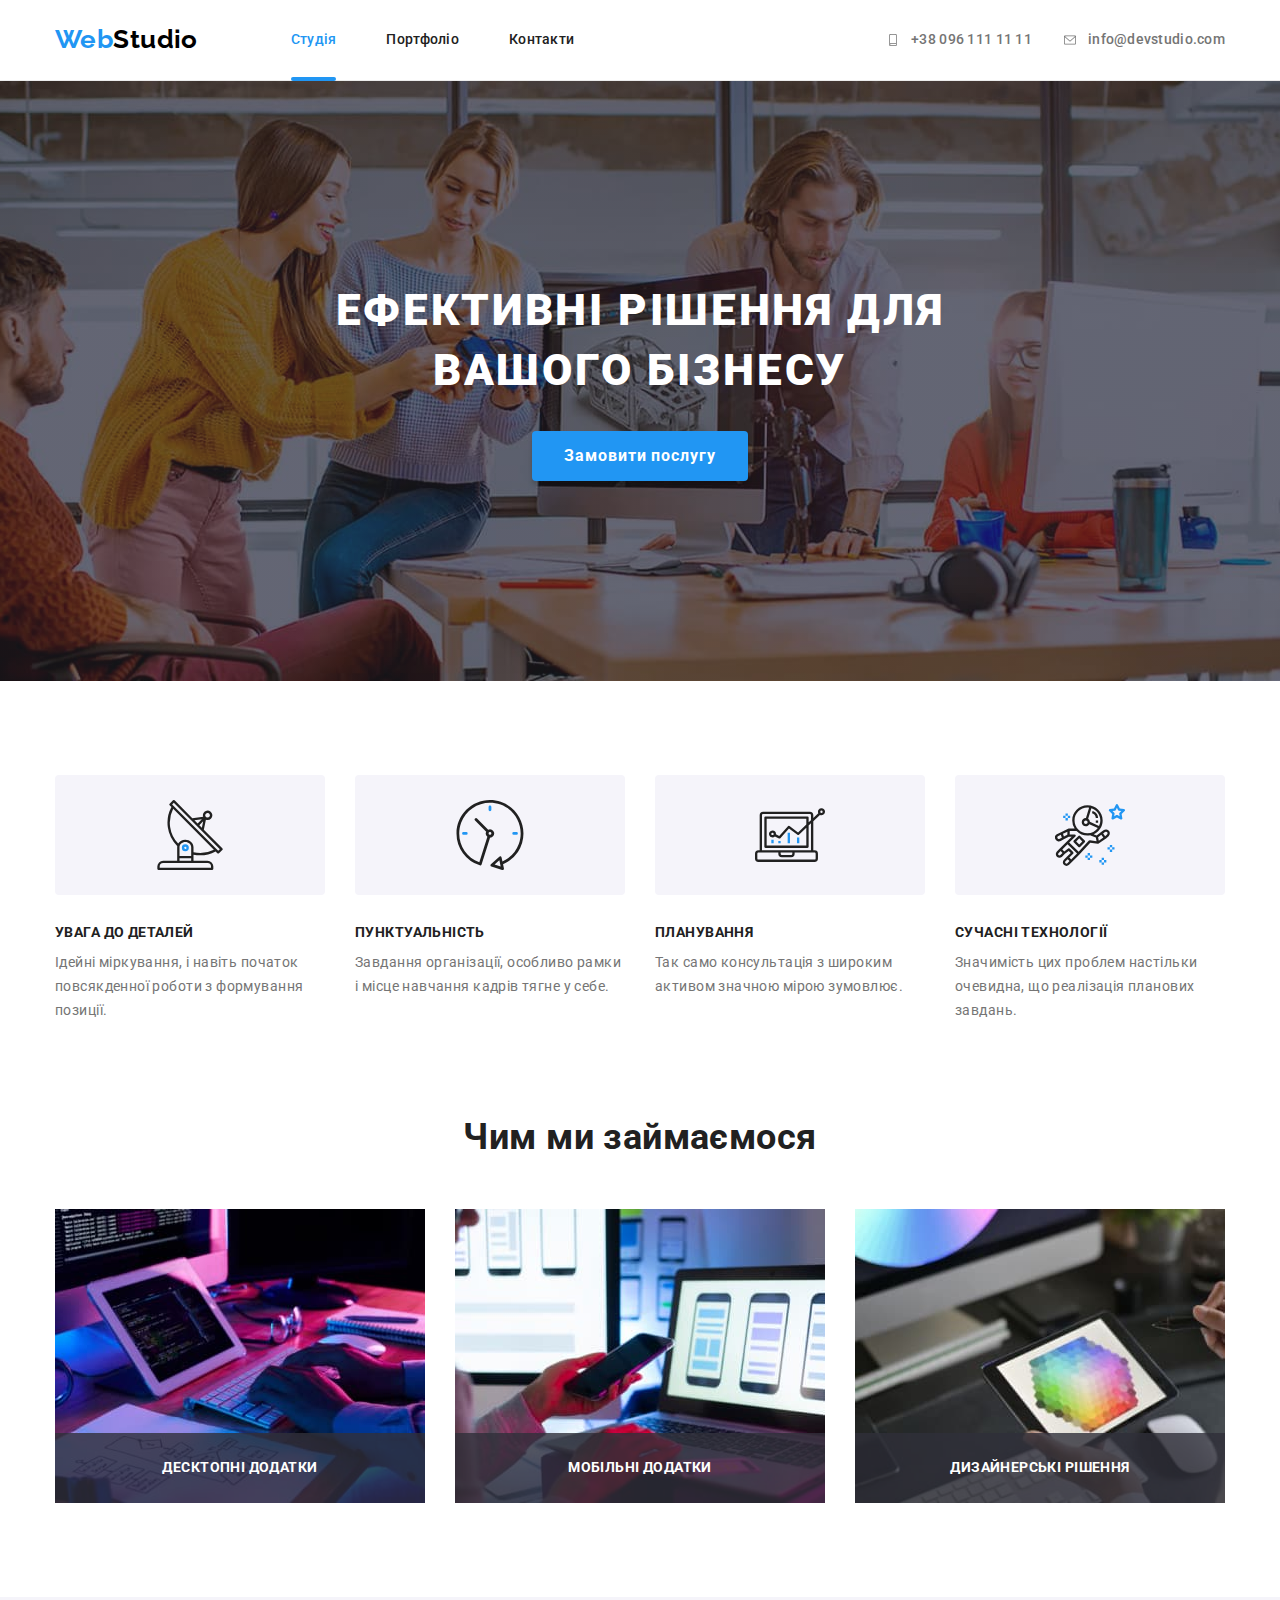
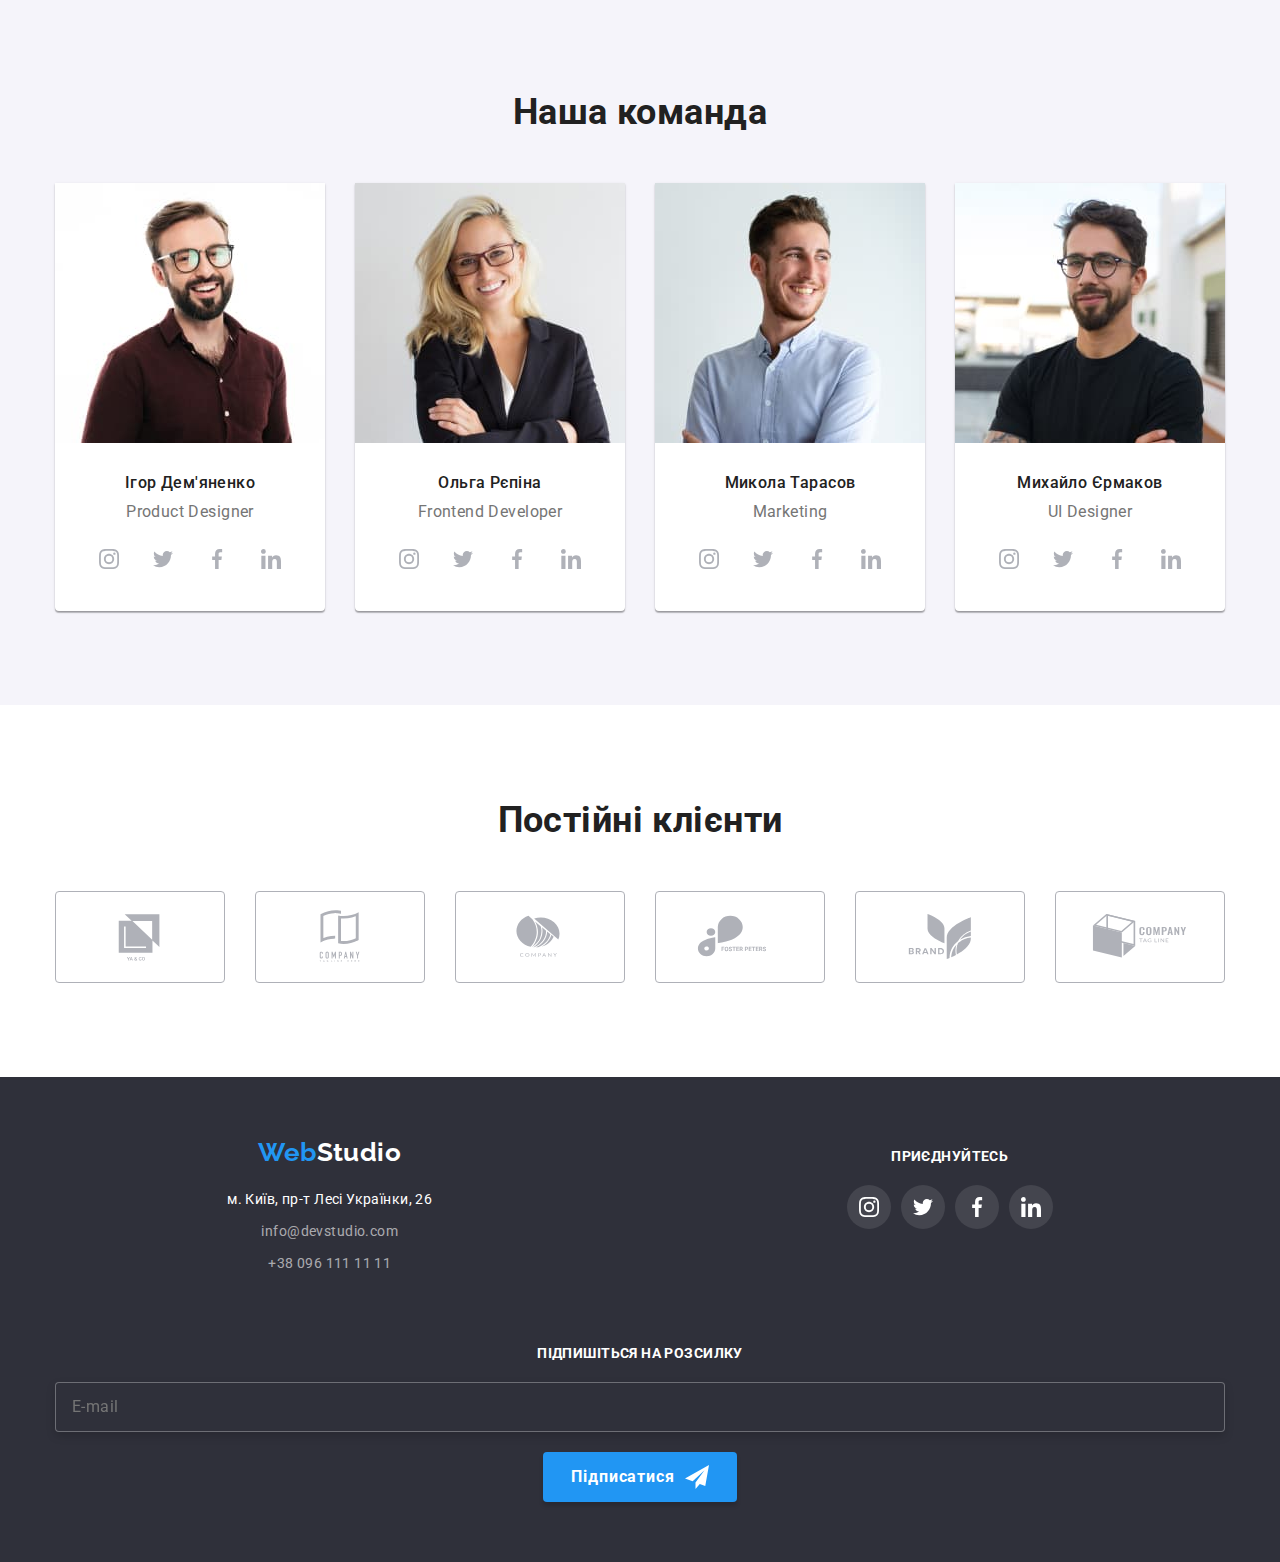
==== commit 3bc2f7a9: "добавляє footer" ====
--- a/index.html
+++ b/index.html
@@ -341,7 +341,7 @@
         </ul>
       </div>
     </section>
-    <!-- <section class="section">
+    <section class="section">
       <div class="container">
         <h2 class="title">Постійні клієнти</h2>
         <ul class="clients-list list">
@@ -389,9 +389,9 @@
           </li>
         </ul>
       </div>
-    </section> -->
+    </section>
   </main>
-  <!-- <footer class="footer">
+  <footer class="footer">
     <div class="footer__container container">
       <div>
         <a class="logo footer__logo" href="./index.html" lang="en">Web<span class="logo--color-white">Studio</span></a>
@@ -446,9 +446,8 @@
       <div class="footer__form-signup">
         <p class="footer__subtitle">Підпишіться на розсилку</p>
         <form class="footer__form-field">
-          <label>
-            <input class="footer__form-input" type="email" name="user-email" placeholder="E-mail" />
-          </label>
+          <label for="email" class="visually-hidden"></label>
+          <input class="footer__form-input" id="email" type="email" name="user-email" placeholder="E-mail" />
           <button class="primary-button footer__form-button" type="submit">
             Підписатися
             <svg class="footer__form-icon" width="24" height="24">
@@ -459,7 +458,7 @@
       </div>
     </div>
   </footer>
-  <div class="backdrop is-hidden" data-modal>
+  <!-- <div class="backdrop is-hidden" data-modal>
     <div class="modal">
       <button class="modal__close-button" data-modal-close type="button">
         <svg width="18" height="18">
--- a/css/main.min.css
+++ b/css/main.min.css
@@ -1 +1 @@
-:root{--text-color-primary: #212121;--text-color-secondary: #757575;--color-brand: #2196f3;--color-black: #000;--color-white: #fff;--color-white-secondary: rgba(255, 255, 255, 0.6);--color-icon: #afb1b8;--bgc-primary: #2f303a;--bgc-secondary: #f5f4fa;--bgc-inverted: #188ce8;--bgc-white-icon: rgba(255, 255, 255, 0.1);--bgc-wrap: rgba(47, 48, 58, 0.8);--bgc-brand: rgba(33, 150, 243, 0.9);--bgc-backdrop: rgba(0, 0, 0, 0.2);--color-modal-icon: rgba(0, 0, 0, 0.1);--color-border: #ececec;--color-border-secondary: #eeeeee}body{color:var(--text-color-primary);background-color:var(--color-white);font-family:"Roboto",sans-serif;font-size:14px;line-height:1.14;letter-spacing:.03em}h1,h2,h3,h4,h5,h6,p,ul{padding:0;margin:0}.list{list-style:none}.section{padding:60px 0}@media screen and (min-width: 1200px){.section{padding:94px 0}}img{display:block;max-width:100%;height:auto}.title{text-align:center;margin-bottom:30px;font-size:28px;line-height:1.18}@media screen and (min-width: 1200px){.title{margin-bottom:50px;font-size:36px;line-height:1.17}}.visually-hidden{position:absolute;white-space:nowrap;width:1px;height:1px;overflow:hidden;border:0;padding:0;clip:rect(0 0 0 0);-webkit-clip-path:inset(50%);clip-path:inset(50%);margin:-1px}.backdrop{position:fixed;top:0;left:0;z-index:1;width:100%;height:100%;background-color:var(--bgc-backdrop);opacity:1;visibility:visible;-webkit-transition:opacity 250ms cubic-bezier(0.4, 0, 0.2, 1),visibility 250ms cubic-bezier(0.4, 0, 0.2, 1);transition:opacity 250ms cubic-bezier(0.4, 0, 0.2, 1),visibility 250ms cubic-bezier(0.4, 0, 0.2, 1)}.backdrop.is-hidden{opacity:0;visibility:hidden;pointer-events:none}.backdrop.is-hidden .modal{-webkit-transform:translate(-50%, -50%) scale(0.7);transform:translate(-50%, -50%) scale(0.7)}.button-menu{display:-webkit-box;display:-ms-flexbox;display:flex;margin:0;padding:0;color:var(--text-color-primary);background-color:rgba(0,0,0,0);border:none;cursor:pointer}@media screen and (min-width: 768px){.button-menu{display:none}}.card-set{display:-webkit-box;display:-ms-flexbox;display:flex;-ms-flex-wrap:wrap;flex-wrap:wrap;gap:30px}.card-set__item{-ms-flex-preferred-size:calc((100% - 60px)/3);flex-basis:calc((100% - 60px)/3)}.card-set__link{display:block;text-decoration:none;-webkit-transition:-webkit-box-shadow 250ms cubic-bezier(0.4, 0, 0.2, 1);transition:-webkit-box-shadow 250ms cubic-bezier(0.4, 0, 0.2, 1);transition:box-shadow 250ms cubic-bezier(0.4, 0, 0.2, 1);transition:box-shadow 250ms cubic-bezier(0.4, 0, 0.2, 1), -webkit-box-shadow 250ms cubic-bezier(0.4, 0, 0.2, 1)}.card-set__link:hover,.card-set__link:focus{-webkit-box-shadow:0px 1px 1px rgba(0,0,0,.12),0px 4px 4px rgba(0,0,0,.06),1px 4px 6px rgba(0,0,0,.16);box-shadow:0px 1px 1px rgba(0,0,0,.12),0px 4px 4px rgba(0,0,0,.06),1px 4px 6px rgba(0,0,0,.16)}.card-set__box{position:relative;overflow:hidden}.card-set__overlay{position:absolute;top:0;left:0;width:100%;height:100%;padding:63px 24px;background-color:var(--bgc-brand);-webkit-transform:translateY(100%);transform:translateY(100%);-webkit-transition:-webkit-transform 250ms cubic-bezier(0.4, 0, 0.2, 1);transition:-webkit-transform 250ms cubic-bezier(0.4, 0, 0.2, 1);transition:transform 250ms cubic-bezier(0.4, 0, 0.2, 1);transition:transform 250ms cubic-bezier(0.4, 0, 0.2, 1), -webkit-transform 250ms cubic-bezier(0.4, 0, 0.2, 1)}.card-set__link:hover .card-set__overlay,.card-set__link:focus .card-set__overlay{-webkit-transform:translateY(0);transform:translateY(0)}.card-set__text{font-size:18px;line-height:1.55;color:var(--color-white)}.card-set__container{padding:20px 24px;border:1px solid var(--color-border-secondary);border-top:none;background-color:var(--color-white)}.card-set__title{margin-bottom:4px;color:var(--text-color-primary);font-size:18px;line-height:2;letter-spacing:.06em}.card-set__span{text-transform:capitalize}.card-set__descr{color:var(--text-color-secondary);font-size:16px;line-height:1.88}.container{margin-left:auto;margin-right:auto;padding-left:15px;padding-right:15px}@media screen and (min-width: 480px){.container{width:480px}}@media screen and (min-width: 768px){.container{width:768px}}@media screen and (min-width: 1200px){.container{width:1200px}}.filters{display:-webkit-box;display:-ms-flexbox;display:flex;-webkit-box-pack:center;-ms-flex-pack:center;justify-content:center;margin-bottom:50px;gap:8px}.filters__button{padding:6px 22px;font-family:inherit;font-size:16px;font-weight:500;line-height:1.63;background-color:var(--bgc-secondary);border-radius:4px;border:none;cursor:pointer;-webkit-transition:color 250ms cubic-bezier(0.4, 0, 0.2, 1),background-color 250ms cubic-bezier(0.4, 0, 0.2, 1),-webkit-box-shadow 250ms cubic-bezier(0.4, 0, 0.2, 1);transition:color 250ms cubic-bezier(0.4, 0, 0.2, 1),background-color 250ms cubic-bezier(0.4, 0, 0.2, 1),-webkit-box-shadow 250ms cubic-bezier(0.4, 0, 0.2, 1);transition:color 250ms cubic-bezier(0.4, 0, 0.2, 1),background-color 250ms cubic-bezier(0.4, 0, 0.2, 1),box-shadow 250ms cubic-bezier(0.4, 0, 0.2, 1);transition:color 250ms cubic-bezier(0.4, 0, 0.2, 1),background-color 250ms cubic-bezier(0.4, 0, 0.2, 1),box-shadow 250ms cubic-bezier(0.4, 0, 0.2, 1),-webkit-box-shadow 250ms cubic-bezier(0.4, 0, 0.2, 1)}.filters__button:hover,.filters__button:focus,.filters__button--current{color:var(--color-white);background-color:var(--color-brand);-webkit-box-shadow:0px 3px 1px rgba(0,0,0,.1),0px 1px 2px rgba(0,0,0,.08),0px 2px 2px rgba(0,0,0,.12);box-shadow:0px 3px 1px rgba(0,0,0,.1),0px 1px 2px rgba(0,0,0,.08),0px 2px 2px rgba(0,0,0,.12)}.logo{color:var(--color-brand);font-family:"Raleway",sans-serif;font-size:24px;font-weight:700;line-height:1.17;text-decoration:none}.logo--color-black{color:var(--color-black)}.logo--color-white{color:var(--color-white)}@media screen and (min-width: 1200px){.logo{font-size:26px;line-height:1.19}}.modal{position:absolute;top:50%;left:50%;width:528px;max-height:581px;height:100%;padding:40px;background-color:var(--color-white);-webkit-box-shadow:0px 1px 3px rgba(0,0,0,.12),0px 1px 1px rgba(0,0,0,.14),0px 2px 1px rgba(0,0,0,.2);box-shadow:0px 1px 3px rgba(0,0,0,.12),0px 1px 1px rgba(0,0,0,.14),0px 2px 1px rgba(0,0,0,.2);border-radius:4px;-webkit-transform:translate(-50%, -50%) scale(1);transform:translate(-50%, -50%) scale(1);-webkit-transition:-webkit-transform 250ms cubic-bezier(0.4, 0, 0.2, 1);transition:-webkit-transform 250ms cubic-bezier(0.4, 0, 0.2, 1);transition:transform 250ms cubic-bezier(0.4, 0, 0.2, 1);transition:transform 250ms cubic-bezier(0.4, 0, 0.2, 1), -webkit-transform 250ms cubic-bezier(0.4, 0, 0.2, 1)}.modal__close-button{position:absolute;top:8px;right:8px;display:-webkit-box;display:-ms-flexbox;display:flex;-webkit-box-pack:center;-ms-flex-pack:center;justify-content:center;-webkit-box-align:center;-ms-flex-align:center;align-items:center;padding:6px;background-color:var(--color-white);border:1px solid var(--color-modal-icon);border-radius:50%;cursor:pointer;-webkit-transition:fill 250ms cubic-bezier(0.4, 0, 0.2, 1);transition:fill 250ms cubic-bezier(0.4, 0, 0.2, 1)}.modal__close-button:hover,.modal__close-button:focus{fill:var(--color-brand)}.modal__title{font-size:20px;line-height:1.15;text-align:center;margin-bottom:12px}.modal__form-label{display:block;margin-bottom:4px;font-size:12px;line-height:1.17;letter-spacing:.01em;color:var(--text-color-secondary)}.modal__form-control{position:relative;margin-bottom:10px}.modal__form-input{width:100%;padding:11px 12px 11px 30px;border:1px solid rgba(33,33,33,.2);border-radius:4px;outline:none;-webkit-transition:border-color 250ms cubic-bezier(0.4, 0, 0.2, 1);transition:border-color 250ms cubic-bezier(0.4, 0, 0.2, 1)}.modal__form-input:focus{border-color:var(--color-brand)}.modal__form-icon{position:absolute;top:50%;left:12px;-webkit-transform:translateY(-50%);transform:translateY(-50%);fill:currentColor;pointer-events:none;-webkit-transition:fill 250ms cubic-bezier(0.4, 0, 0.2, 1);transition:fill 250ms cubic-bezier(0.4, 0, 0.2, 1)}.modal__form-control:focus-within .modal__form-icon{fill:var(--color-brand)}.modal__form-textarea{padding:12px 16px;width:100%;height:120px;margin-bottom:20px;font-size:12px;line-height:1.17;letter-spacing:.01em;color:rgba(117,117,117,.5);border:1px solid rgba(33,33,33,.2);border-radius:4px;resize:none;outline:none;-webkit-transition:border-color 250ms cubic-bezier(0.4, 0, 0.2, 1);transition:border-color 250ms cubic-bezier(0.4, 0, 0.2, 1)}.modal__form-textarea:focus{border-color:var(--color-brand)}.modal__checkbox-field{position:relative;display:-webkit-box;display:-ms-flexbox;display:flex;-webkit-box-pack:center;-ms-flex-pack:center;justify-content:center;-webkit-box-align:center;-ms-flex-align:center;align-items:center;margin-bottom:30px;padding:0 12px}.modal__checkbox-icon{position:absolute;top:50%;left:12px;-webkit-transform:translateY(-50%);transform:translateY(-50%);border:2px solid var(--text-color-primary);border-radius:2px;-webkit-transition:background-color 250ms cubic-bezier(0.4, 0, 0.2, 1),border-color 250ms cubic-bezier(0.4, 0, 0.2, 1);transition:background-color 250ms cubic-bezier(0.4, 0, 0.2, 1),border-color 250ms cubic-bezier(0.4, 0, 0.2, 1)}.modal__checkbox-input:checked+.modal__checkbox-icon{background-color:var(--color-brand);border-color:var(--color-brand)}.modal__checkbox-label{display:block;line-height:1.71;color:var(--text-color-secondary);-webkit-user-select:none;-moz-user-select:none;-ms-user-select:none;user-select:none}.modal__checkbox-link{color:var(--color-brand)}.modal__form-button{display:block;padding:10px 52px;margin:0 auto}.modal__form-button:hover,.modal__form-button:focus{background-color:var(--bgc-inverted)}.primary-button{font-size:16px;font-weight:700;line-height:1.88;letter-spacing:.06em;color:var(--color-white);background-color:var(--color-brand);border-radius:4px;border:none;-webkit-box-shadow:0px 4px 4px rgba(0,0,0,.15);box-shadow:0px 4px 4px rgba(0,0,0,.15);cursor:pointer;-webkit-transition:background-color 250ms cubic-bezier(0.4, 0, 0.2, 1);transition:background-color 250ms cubic-bezier(0.4, 0, 0.2, 1)}.socials-list{display:-webkit-box;display:-ms-flexbox;display:flex;gap:10px}.socials-list__item{width:44px;height:44px}.socials-list__link{display:-webkit-box;display:-ms-flexbox;display:flex;-webkit-box-pack:center;-ms-flex-pack:center;justify-content:center;-webkit-box-align:center;-ms-flex-align:center;align-items:center;width:100%;height:100%;text-decoration:none;border-radius:50%}.socials-list__icon{fill:currentColor}.benefits-list{display:-webkit-box;display:-ms-flexbox;display:flex;gap:30px}@media screen and (max-width: 767px){.benefits-list{-webkit-box-orient:vertical;-webkit-box-direction:normal;-ms-flex-direction:column;flex-direction:column}}@media screen and (min-width: 768px){.benefits-list{-ms-flex-wrap:wrap;flex-wrap:wrap}}.benefits-list__item{width:100%}@media screen and (min-width: 768px){.benefits-list__item{width:354px}}@media screen and (min-width: 1200px){.benefits-list__item{width:270px}}.benefits-list__box{width:100%;height:120px;display:-webkit-box;display:-ms-flexbox;display:flex;-webkit-box-pack:center;-ms-flex-pack:center;justify-content:center;-webkit-box-align:center;-ms-flex-align:center;align-items:center;margin-bottom:30px;background-color:var(--bgc-secondary);border-radius:4px}.benefits-list__title{margin-bottom:10px;text-transform:uppercase;font-size:14px}@media screen and (max-width: 767px){.benefits-list__title{text-align:center}}.benefits-list__descr{color:var(--text-color-secondary);line-height:1.71}.clients-list{display:-webkit-box;display:-ms-flexbox;display:flex;gap:30px}.clients-list__item{width:170px;height:92px}.clients-list__link{display:-webkit-box;display:-ms-flexbox;display:flex;-webkit-box-pack:center;-ms-flex-pack:center;justify-content:center;-webkit-box-align:center;-ms-flex-align:center;align-items:center;width:100%;height:100%;color:var(--color-icon);text-decoration:none;border:1px solid var(--color-icon);border-radius:4px;-webkit-transition:color 250ms cubic-bezier(0.4, 0, 0.2, 1),border-color 250ms cubic-bezier(0.4, 0, 0.2, 1);transition:color 250ms cubic-bezier(0.4, 0, 0.2, 1),border-color 250ms cubic-bezier(0.4, 0, 0.2, 1)}.clients-list__link:hover,.clients-list__link:focus{color:var(--color-brand);border:1px solid var(--color-brand)}.clients-list__icon{fill:currentColor}.footer{padding:60px 0;background-color:var(--bgc-primary)}.footer__container{display:-webkit-box;display:-ms-flexbox;display:flex;-webkit-box-align:baseline;-ms-flex-align:baseline;align-items:baseline;gap:70px}.footer__logo{display:block;margin-bottom:20px}.footer__address{font-style:normal;line-height:1.71}.footer__address-list{display:-webkit-box;display:-ms-flexbox;display:flex;-webkit-box-orient:vertical;-webkit-box-direction:normal;-ms-flex-direction:column;flex-direction:column;gap:9px}.footer__address-link{color:var(--color-white);text-decoration:none;-webkit-transition:color 250ms cubic-bezier(0.4, 0, 0.2, 1);transition:color 250ms cubic-bezier(0.4, 0, 0.2, 1)}.footer__address-link:hover,.footer__address-link:focus{color:var(--color-brand)}.footer__contact-link{color:var(--color-white-secondary);text-decoration:none;-webkit-transition:color 250ms cubic-bezier(0.4, 0, 0.2, 1);transition:color 250ms cubic-bezier(0.4, 0, 0.2, 1)}.footer__contact-link:hover,.footer__contact-link:focus{color:var(--color-brand)}.footer__subtitle{margin-bottom:20px;font-weight:700;text-transform:uppercase;color:var(--color-white)}.footer__socials-link{color:var(--color-white);background-color:var(--bgc-white-icon);-webkit-transition:background-color 250ms cubic-bezier(0.4, 0, 0.2, 1);transition:background-color 250ms cubic-bezier(0.4, 0, 0.2, 1)}.footer__socials-link:hover,.footer__socials-link:focus{background-color:var(--color-brand)}.footer__form-signup{margin-left:auto}.footer__form-field{display:-webkit-box;display:-ms-flexbox;display:flex;-webkit-box-align:center;-ms-flex-align:center;align-items:center;gap:12px}.footer__form-input{width:358px;height:50px;padding-left:16px;font-size:16px;line-height:1.25;letter-spacing:.03em;color:var(--color-white-secondary);background-color:var(--bgc-primary);-webkit-filter:drop-shadow(0px 4px 4px rgba(0, 0, 0, 0.15));filter:drop-shadow(0px 4px 4px rgba(0, 0, 0, 0.15));border:1px solid rgba(255,255,255,.3);border-radius:4px;outline:none;-webkit-transition:border-color 250ms cubic-bezier(0.4, 0, 0.2, 1);transition:border-color 250ms cubic-bezier(0.4, 0, 0.2, 1)}.footer__form-input:focus{border-color:var(--color-brand)}.footer__form-button{display:-webkit-box;display:-ms-flexbox;display:flex;-webkit-box-align:center;-ms-flex-align:center;align-items:center;padding:10px 28px;gap:10px}.footer__form-button:hover,.footer__form-button:focus{background-color:var(--bgc-inverted)}.footer__form-icon{fill:currentColor}.header{border-bottom:1px solid var(--color-border)}@media screen and (min-width: 768px){.header__container{display:-webkit-box;display:-ms-flexbox;display:flex;-webkit-box-align:center;-ms-flex-align:center;align-items:center}}.header__container-controls{display:-webkit-box;display:-ms-flexbox;display:flex;-webkit-box-align:center;-ms-flex-align:center;align-items:center;-webkit-box-pack:justify;-ms-flex-pack:justify;justify-content:space-between}.header__logo{padding:16px 0}@media screen and (min-width: 768px){.header__logo{padding:26px 0;margin-right:87px}}@media screen and (min-width: 1200px){.header__logo{margin-right:93px;padding-top:24px;padding-bottom:25px}}@media screen and (max-width: 767px){.header__container-menu{position:fixed;top:0;left:0;display:none;width:100vw;height:100vh;overflow-y:scroll;z-index:5;padding:48px 40px;background-color:var(--color-white)}.header__container-menu.is-open{display:block}}@media screen and (min-width: 768px){.header__container-menu{display:-webkit-box;display:-ms-flexbox;display:flex;-webkit-box-flex:1;-ms-flex-positive:1;flex-grow:1;-webkit-box-pack:justify;-ms-flex-pack:justify;justify-content:space-between}}.header__close-button-menu{position:absolute;top:10px;right:15px}.header__close-button-menu:hover,.header__close-button-menu:focus{fill:var(--color-brand)}@media screen and (max-width: 767px){.header__nav{margin-bottom:302px}}.header__list{display:-webkit-box;display:-ms-flexbox;display:flex}@media screen and (max-width: 767px){.header__list{-webkit-box-orient:vertical;-webkit-box-direction:normal;-ms-flex-direction:column;flex-direction:column;gap:32px}}@media screen and (min-width: 768px){.header__list{gap:50px}}.header__link{font-size:40px;font-weight:500;line-height:1.18;letter-spacing:.02em;text-decoration:none;color:var(--text-color-primary);-webkit-transition:color 250ms cubic-bezier(0.4, 0, 0.2, 1);transition:color 250ms cubic-bezier(0.4, 0, 0.2, 1)}.header__link:hover,.header__link:focus,.header__link--current{color:var(--color-brand)}@media screen and (min-width: 768px){.header__link{position:relative;display:block;padding:32px 0;font-size:14px;line-height:1.14}.header__link--current::after{position:absolute;bottom:-1px;left:0;content:"";width:100%;height:4px;border-radius:2px;background-color:var(--color-brand)}}.header__contact-list{display:-webkit-box;display:-ms-flexbox;display:flex}@media screen and (max-width: 767px){.header__contact-list{-webkit-box-orient:vertical;-webkit-box-direction:normal;-ms-flex-direction:column;flex-direction:column;gap:32px;margin-bottom:64px}}@media screen and (min-width: 768px){.header__contact-list{-webkit-box-orient:vertical;-webkit-box-direction:reverse;-ms-flex-direction:column-reverse;flex-direction:column-reverse;-webkit-box-pack:center;-ms-flex-pack:center;justify-content:center;gap:10px}}@media screen and (min-width: 1200px){.header__contact-list{-webkit-box-orient:horizontal;-webkit-box-direction:normal;-ms-flex-direction:row;flex-direction:row;gap:30px}}.header__contact-link{font-weight:500;letter-spacing:.02em;color:var(--text-color-secondary);text-decoration:none;-webkit-transition:color 250ms cubic-bezier(0.4, 0, 0.2, 1);transition:color 250ms cubic-bezier(0.4, 0, 0.2, 1)}@media screen and (max-width: 767px){.header__contact-link{font-size:24px;line-height:1.17}.header__contact-link--size-lg-color{font-size:34px;line-height:1.18;color:var(--color-brand)}}@media screen and (min-width: 768px){.header__contact-link{display:-webkit-box;display:-ms-flexbox;display:flex;-webkit-box-align:center;-ms-flex-align:center;align-items:center;gap:8px;font-size:12px;line-height:1.17}}@media screen and (min-width: 1200px){.header__contact-link{display:-webkit-box;display:-ms-flexbox;display:flex;padding:32px 0;-webkit-box-align:center;-ms-flex-align:center;align-items:center;gap:10px;font-size:14px;line-height:1.14}}.header__contact-link:hover,.header__contact-link:focus{color:var(--color-brand)}.header__contact-icon{display:none}@media screen and (min-width: 768px){.header__contact-icon{display:block;fill:currentColor}}.header__socials-list{display:-webkit-box;display:-ms-flexbox;display:flex;gap:20px}@media screen and (min-width: 768px){.header__socials-list{display:none}}.header__socials-link{position:relative;font-size:18px;font-weight:500;line-height:1.22;letter-spacing:.02em;color:var(--color-brand);text-decoration:none}.header__socials-link::after{position:absolute;top:50%;content:"";width:22px;border:1px solid rgba(33,33,33,.2);-webkit-transform:rotate(90deg);transform:rotate(90deg)}.hero{max-width:480px;margin:0 auto;padding:118px 0;background-image:-webkit-gradient(linear, left top, left bottom, from(rgba(47, 48, 58, 0.4)), to(rgba(47, 48, 58, 0.4))),url(../../images/mobile/hero.jpg);background-image:linear-gradient(rgba(47, 48, 58, 0.4), rgba(47, 48, 58, 0.4)),url(../../images/mobile/hero.jpg);background-size:cover;background-position:center;background-repeat:no-repeat;background-color:var(--bgc-primary)}@media screen and (min-device-pixel-ratio: 2),screen and (-webkit-min-device-pixel-ratio: 2),screen and (min-resolution: 192dpi),screen and (min-resolution: 2dppx){.hero{background-image:-webkit-gradient(linear, left top, left bottom, from(rgba(47, 48, 58, 0.4)), to(rgba(47, 48, 58, 0.4))),url(../../images/mobile/hero@2x.jpg);background-image:linear-gradient(rgba(47, 48, 58, 0.4), rgba(47, 48, 58, 0.4)),url(../../images/mobile/hero@2x.jpg)}}@media screen and (min-width: 768px){.hero{max-width:768px;background-image:-webkit-gradient(linear, left top, left bottom, from(rgba(47, 48, 58, 0.4)), to(rgba(47, 48, 58, 0.4))),url(../../images/tablet/hero.jpg);background-image:linear-gradient(rgba(47, 48, 58, 0.4), rgba(47, 48, 58, 0.4)),url(../../images/tablet/hero.jpg)}}@media screen and (min-width: 768px)and (min-device-pixel-ratio: 2),screen and (min-width: 768px)and (-webkit-min-device-pixel-ratio: 2),screen and (min-width: 768px)and (min-resolution: 192dpi),screen and (min-width: 768px)and (min-resolution: 2dppx){.hero{background-image:-webkit-gradient(linear, left top, left bottom, from(rgba(47, 48, 58, 0.4)), to(rgba(47, 48, 58, 0.4))),url(../../images/tablet/hero@2x.jpg);background-image:linear-gradient(rgba(47, 48, 58, 0.4), rgba(47, 48, 58, 0.4)),url(../../images/tablet/hero@2x.jpg)}}@media screen and (min-width: 1200px){.hero{max-width:1600px;padding:200px 0;background-image:-webkit-gradient(linear, left top, left bottom, from(rgba(47, 48, 58, 0.4)), to(rgba(47, 48, 58, 0.4))),url(../../images/desktop/hero.jpg);background-image:linear-gradient(rgba(47, 48, 58, 0.4), rgba(47, 48, 58, 0.4)),url(../../images/desktop/hero.jpg)}}@media screen and (min-width: 1200px)and (min-device-pixel-ratio: 2),screen and (min-width: 1200px)and (-webkit-min-device-pixel-ratio: 2),screen and (min-width: 1200px)and (min-resolution: 192dpi),screen and (min-width: 1200px)and (min-resolution: 2dppx){.hero{background-image:-webkit-gradient(linear, left top, left bottom, from(rgba(47, 48, 58, 0.4)), to(rgba(47, 48, 58, 0.4))),url(../../images/desktop/hero@2x.jpg);background-image:linear-gradient(rgba(47, 48, 58, 0.4), rgba(47, 48, 58, 0.4)),url(../../images/desktop/hero@2x.jpg)}}.hero__title{max-width:360px;text-align:center;margin:0 auto 30px;font-size:26px;font-weight:900;line-height:1.62;letter-spacing:.06em;color:var(--color-white);text-transform:uppercase}@media screen and (min-width: 1200px){.hero__title{max-width:696px;font-size:44px;line-height:1.36}}.hero__button{display:block;padding:10px 24px;margin:0 auto}@media screen and (min-width: 1200px){.hero__button{padding:10px 32px}}.hero__button:hover,.hero__button:focus{background-color:var(--bgc-inverted)}.skills{padding-top:0}@media screen and (max-width: 1199px){.skills{display:none}}.skills__list{display:-webkit-box;display:-ms-flexbox;display:flex;gap:30px}.skills__item{position:relative}.skills__box{position:absolute;bottom:0;left:0;width:100%;background-color:var(--bgc-wrap)}.skills__text{padding:27px 0;font-weight:700;color:var(--color-white);text-align:center;text-transform:uppercase}.team{background-color:var(--bgc-secondary)}.team__list{display:-webkit-box;display:-ms-flexbox;display:flex;gap:30px}@media screen and (max-width: 767px){.team__list{-webkit-box-orient:vertical;-webkit-box-direction:normal;-ms-flex-direction:column;flex-direction:column}}@media screen and (min-width: 768px){.team__list{-ms-flex-wrap:wrap;flex-wrap:wrap}}.team__item{width:100%;-webkit-box-shadow:0px 1px 3px rgba(0,0,0,.12),0px 1px 1px rgba(0,0,0,.14),0px 2px 1px rgba(0,0,0,.2);box-shadow:0px 1px 3px rgba(0,0,0,.12),0px 1px 1px rgba(0,0,0,.14),0px 2px 1px rgba(0,0,0,.2);border-radius:0px 0px 4px 4px;background-color:var(--color-white)}@media screen and (min-width: 768px){.team__item{width:354px}}@media screen and (min-width: 1200px){.team__item{width:270px}}.team__box{padding:30px 0;text-align:center}.team__member-title{margin-bottom:10px;font-size:16px;font-weight:500;line-height:1.19}.team__member-text{margin-bottom:16px;color:var(--text-color-secondary);font-size:16px;line-height:1.19}.team__socials-list{-webkit-box-pack:center;-ms-flex-pack:center;justify-content:center;list-style:none}.team__socials-link{color:var(--color-icon);-webkit-transition:color 250ms cubic-bezier(0.4, 0, 0.2, 1),background-color 250ms cubic-bezier(0.4, 0, 0.2, 1);transition:color 250ms cubic-bezier(0.4, 0, 0.2, 1),background-color 250ms cubic-bezier(0.4, 0, 0.2, 1)}.team__socials-link:hover,.team__socials-link:focus{color:var(--color-white);background-color:var(--color-brand)}/*# sourceMappingURL=main.min.css.map */+:root{--text-color-primary: #212121;--text-color-secondary: #757575;--color-brand: #2196f3;--color-black: #000;--color-white: #fff;--color-white-secondary: rgba(255, 255, 255, 0.6);--color-icon: #afb1b8;--bgc-primary: #2f303a;--bgc-secondary: #f5f4fa;--bgc-inverted: #188ce8;--bgc-white-icon: rgba(255, 255, 255, 0.1);--bgc-wrap: rgba(47, 48, 58, 0.8);--bgc-brand: rgba(33, 150, 243, 0.9);--bgc-backdrop: rgba(0, 0, 0, 0.2);--color-modal-icon: rgba(0, 0, 0, 0.1);--color-border: #ececec;--color-border-secondary: #eeeeee}body{color:var(--text-color-primary);background-color:var(--color-white);font-family:"Roboto",sans-serif;font-size:14px;line-height:1.14;letter-spacing:.03em}h1,h2,h3,h4,h5,h6,p,ul{padding:0;margin:0}.list{list-style:none}.section{padding:60px 0}@media screen and (min-width: 1200px){.section{padding:94px 0}}img{display:block;max-width:100%;height:auto}.title{text-align:center;margin-bottom:30px;font-size:28px;line-height:1.18}@media screen and (min-width: 1200px){.title{margin-bottom:50px;font-size:36px;line-height:1.17}}.visually-hidden{position:absolute;white-space:nowrap;width:1px;height:1px;overflow:hidden;border:0;padding:0;clip:rect(0 0 0 0);-webkit-clip-path:inset(50%);clip-path:inset(50%);margin:-1px}.backdrop{position:fixed;top:0;left:0;z-index:1;width:100%;height:100%;background-color:var(--bgc-backdrop);opacity:1;visibility:visible;-webkit-transition:opacity 250ms cubic-bezier(0.4, 0, 0.2, 1),visibility 250ms cubic-bezier(0.4, 0, 0.2, 1);transition:opacity 250ms cubic-bezier(0.4, 0, 0.2, 1),visibility 250ms cubic-bezier(0.4, 0, 0.2, 1)}.backdrop.is-hidden{opacity:0;visibility:hidden;pointer-events:none}.backdrop.is-hidden .modal{-webkit-transform:translate(-50%, -50%) scale(0.7);transform:translate(-50%, -50%) scale(0.7)}.button-menu{display:-webkit-box;display:-ms-flexbox;display:flex;margin:0;padding:0;color:var(--text-color-primary);background-color:rgba(0,0,0,0);border:none;cursor:pointer}@media screen and (min-width: 768px){.button-menu{display:none}}.card-set{display:-webkit-box;display:-ms-flexbox;display:flex;-ms-flex-wrap:wrap;flex-wrap:wrap;gap:30px}.card-set__item{-ms-flex-preferred-size:calc((100% - 60px)/3);flex-basis:calc((100% - 60px)/3)}.card-set__link{display:block;text-decoration:none;-webkit-transition:-webkit-box-shadow 250ms cubic-bezier(0.4, 0, 0.2, 1);transition:-webkit-box-shadow 250ms cubic-bezier(0.4, 0, 0.2, 1);transition:box-shadow 250ms cubic-bezier(0.4, 0, 0.2, 1);transition:box-shadow 250ms cubic-bezier(0.4, 0, 0.2, 1), -webkit-box-shadow 250ms cubic-bezier(0.4, 0, 0.2, 1)}.card-set__link:hover,.card-set__link:focus{-webkit-box-shadow:0px 1px 1px rgba(0,0,0,.12),0px 4px 4px rgba(0,0,0,.06),1px 4px 6px rgba(0,0,0,.16);box-shadow:0px 1px 1px rgba(0,0,0,.12),0px 4px 4px rgba(0,0,0,.06),1px 4px 6px rgba(0,0,0,.16)}.card-set__box{position:relative;overflow:hidden}.card-set__overlay{position:absolute;top:0;left:0;width:100%;height:100%;padding:63px 24px;background-color:var(--bgc-brand);-webkit-transform:translateY(100%);transform:translateY(100%);-webkit-transition:-webkit-transform 250ms cubic-bezier(0.4, 0, 0.2, 1);transition:-webkit-transform 250ms cubic-bezier(0.4, 0, 0.2, 1);transition:transform 250ms cubic-bezier(0.4, 0, 0.2, 1);transition:transform 250ms cubic-bezier(0.4, 0, 0.2, 1), -webkit-transform 250ms cubic-bezier(0.4, 0, 0.2, 1)}.card-set__link:hover .card-set__overlay,.card-set__link:focus .card-set__overlay{-webkit-transform:translateY(0);transform:translateY(0)}.card-set__text{font-size:18px;line-height:1.55;color:var(--color-white)}.card-set__container{padding:20px 24px;border:1px solid var(--color-border-secondary);border-top:none;background-color:var(--color-white)}.card-set__title{margin-bottom:4px;color:var(--text-color-primary);font-size:18px;line-height:2;letter-spacing:.06em}.card-set__span{text-transform:capitalize}.card-set__descr{color:var(--text-color-secondary);font-size:16px;line-height:1.88}.container{margin-left:auto;margin-right:auto;padding-left:15px;padding-right:15px}@media screen and (min-width: 480px){.container{width:480px}}@media screen and (min-width: 768px){.container{width:768px}}@media screen and (min-width: 1200px){.container{width:1200px}}.filters{display:-webkit-box;display:-ms-flexbox;display:flex;-webkit-box-pack:center;-ms-flex-pack:center;justify-content:center;margin-bottom:50px;gap:8px}.filters__button{padding:6px 22px;font-family:inherit;font-size:16px;font-weight:500;line-height:1.63;background-color:var(--bgc-secondary);border-radius:4px;border:none;cursor:pointer;-webkit-transition:color 250ms cubic-bezier(0.4, 0, 0.2, 1),background-color 250ms cubic-bezier(0.4, 0, 0.2, 1),-webkit-box-shadow 250ms cubic-bezier(0.4, 0, 0.2, 1);transition:color 250ms cubic-bezier(0.4, 0, 0.2, 1),background-color 250ms cubic-bezier(0.4, 0, 0.2, 1),-webkit-box-shadow 250ms cubic-bezier(0.4, 0, 0.2, 1);transition:color 250ms cubic-bezier(0.4, 0, 0.2, 1),background-color 250ms cubic-bezier(0.4, 0, 0.2, 1),box-shadow 250ms cubic-bezier(0.4, 0, 0.2, 1);transition:color 250ms cubic-bezier(0.4, 0, 0.2, 1),background-color 250ms cubic-bezier(0.4, 0, 0.2, 1),box-shadow 250ms cubic-bezier(0.4, 0, 0.2, 1),-webkit-box-shadow 250ms cubic-bezier(0.4, 0, 0.2, 1)}.filters__button:hover,.filters__button:focus,.filters__button--current{color:var(--color-white);background-color:var(--color-brand);-webkit-box-shadow:0px 3px 1px rgba(0,0,0,.1),0px 1px 2px rgba(0,0,0,.08),0px 2px 2px rgba(0,0,0,.12);box-shadow:0px 3px 1px rgba(0,0,0,.1),0px 1px 2px rgba(0,0,0,.08),0px 2px 2px rgba(0,0,0,.12)}.logo{color:var(--color-brand);font-family:"Raleway",sans-serif;font-size:24px;font-weight:700;line-height:1.17;text-decoration:none}.logo--color-black{color:var(--color-black)}.logo--color-white{color:var(--color-white)}@media screen and (min-width: 1200px){.logo{font-size:26px;line-height:1.19}}.modal{position:absolute;top:50%;left:50%;width:528px;max-height:581px;height:100%;padding:40px;background-color:var(--color-white);-webkit-box-shadow:0px 1px 3px rgba(0,0,0,.12),0px 1px 1px rgba(0,0,0,.14),0px 2px 1px rgba(0,0,0,.2);box-shadow:0px 1px 3px rgba(0,0,0,.12),0px 1px 1px rgba(0,0,0,.14),0px 2px 1px rgba(0,0,0,.2);border-radius:4px;-webkit-transform:translate(-50%, -50%) scale(1);transform:translate(-50%, -50%) scale(1);-webkit-transition:-webkit-transform 250ms cubic-bezier(0.4, 0, 0.2, 1);transition:-webkit-transform 250ms cubic-bezier(0.4, 0, 0.2, 1);transition:transform 250ms cubic-bezier(0.4, 0, 0.2, 1);transition:transform 250ms cubic-bezier(0.4, 0, 0.2, 1), -webkit-transform 250ms cubic-bezier(0.4, 0, 0.2, 1)}.modal__close-button{position:absolute;top:8px;right:8px;display:-webkit-box;display:-ms-flexbox;display:flex;-webkit-box-pack:center;-ms-flex-pack:center;justify-content:center;-webkit-box-align:center;-ms-flex-align:center;align-items:center;padding:6px;background-color:var(--color-white);border:1px solid var(--color-modal-icon);border-radius:50%;cursor:pointer;-webkit-transition:fill 250ms cubic-bezier(0.4, 0, 0.2, 1);transition:fill 250ms cubic-bezier(0.4, 0, 0.2, 1)}.modal__close-button:hover,.modal__close-button:focus{fill:var(--color-brand)}.modal__title{font-size:20px;line-height:1.15;text-align:center;margin-bottom:12px}.modal__form-label{display:block;margin-bottom:4px;font-size:12px;line-height:1.17;letter-spacing:.01em;color:var(--text-color-secondary)}.modal__form-control{position:relative;margin-bottom:10px}.modal__form-input{width:100%;padding:11px 12px 11px 30px;border:1px solid rgba(33,33,33,.2);border-radius:4px;outline:none;-webkit-transition:border-color 250ms cubic-bezier(0.4, 0, 0.2, 1);transition:border-color 250ms cubic-bezier(0.4, 0, 0.2, 1)}.modal__form-input:focus{border-color:var(--color-brand)}.modal__form-icon{position:absolute;top:50%;left:12px;-webkit-transform:translateY(-50%);transform:translateY(-50%);fill:currentColor;pointer-events:none;-webkit-transition:fill 250ms cubic-bezier(0.4, 0, 0.2, 1);transition:fill 250ms cubic-bezier(0.4, 0, 0.2, 1)}.modal__form-control:focus-within .modal__form-icon{fill:var(--color-brand)}.modal__form-textarea{padding:12px 16px;width:100%;height:120px;margin-bottom:20px;font-size:12px;line-height:1.17;letter-spacing:.01em;color:rgba(117,117,117,.5);border:1px solid rgba(33,33,33,.2);border-radius:4px;resize:none;outline:none;-webkit-transition:border-color 250ms cubic-bezier(0.4, 0, 0.2, 1);transition:border-color 250ms cubic-bezier(0.4, 0, 0.2, 1)}.modal__form-textarea:focus{border-color:var(--color-brand)}.modal__checkbox-field{position:relative;display:-webkit-box;display:-ms-flexbox;display:flex;-webkit-box-pack:center;-ms-flex-pack:center;justify-content:center;-webkit-box-align:center;-ms-flex-align:center;align-items:center;margin-bottom:30px;padding:0 12px}.modal__checkbox-icon{position:absolute;top:50%;left:12px;-webkit-transform:translateY(-50%);transform:translateY(-50%);border:2px solid var(--text-color-primary);border-radius:2px;-webkit-transition:background-color 250ms cubic-bezier(0.4, 0, 0.2, 1),border-color 250ms cubic-bezier(0.4, 0, 0.2, 1);transition:background-color 250ms cubic-bezier(0.4, 0, 0.2, 1),border-color 250ms cubic-bezier(0.4, 0, 0.2, 1)}.modal__checkbox-input:checked+.modal__checkbox-icon{background-color:var(--color-brand);border-color:var(--color-brand)}.modal__checkbox-label{display:block;line-height:1.71;color:var(--text-color-secondary);-webkit-user-select:none;-moz-user-select:none;-ms-user-select:none;user-select:none}.modal__checkbox-link{color:var(--color-brand)}.modal__form-button{display:block;padding:10px 52px;margin:0 auto}.modal__form-button:hover,.modal__form-button:focus{background-color:var(--bgc-inverted)}.primary-button{font-size:16px;font-weight:700;line-height:1.88;letter-spacing:.06em;color:var(--color-white);background-color:var(--color-brand);border-radius:4px;border:none;-webkit-box-shadow:0px 4px 4px rgba(0,0,0,.15);box-shadow:0px 4px 4px rgba(0,0,0,.15);cursor:pointer;-webkit-transition:background-color 250ms cubic-bezier(0.4, 0, 0.2, 1);transition:background-color 250ms cubic-bezier(0.4, 0, 0.2, 1)}.socials-list{display:-webkit-box;display:-ms-flexbox;display:flex;gap:10px}.socials-list__item{width:44px;height:44px}.socials-list__link{display:-webkit-box;display:-ms-flexbox;display:flex;-webkit-box-pack:center;-ms-flex-pack:center;justify-content:center;-webkit-box-align:center;-ms-flex-align:center;align-items:center;width:100%;height:100%;text-decoration:none;border-radius:50%}.socials-list__icon{fill:currentColor}.benefits-list{display:-webkit-box;display:-ms-flexbox;display:flex;gap:30px}@media screen and (max-width: 767px){.benefits-list{-webkit-box-orient:vertical;-webkit-box-direction:normal;-ms-flex-direction:column;flex-direction:column}}@media screen and (min-width: 768px){.benefits-list{-ms-flex-wrap:wrap;flex-wrap:wrap}}.benefits-list__item{width:100%}@media screen and (min-width: 768px){.benefits-list__item{-ms-flex-preferred-size:calc((100% - 30px)/2);flex-basis:calc((100% - 30px)/2)}}@media screen and (min-width: 1200px){.benefits-list__item{-ms-flex-preferred-size:calc((100% - 90px)/4);flex-basis:calc((100% - 90px)/4)}}.benefits-list__box{width:100%;height:120px;display:-webkit-box;display:-ms-flexbox;display:flex;-webkit-box-pack:center;-ms-flex-pack:center;justify-content:center;-webkit-box-align:center;-ms-flex-align:center;align-items:center;margin-bottom:30px;background-color:var(--bgc-secondary);border-radius:4px}.benefits-list__title{margin-bottom:10px;text-transform:uppercase;font-size:14px}@media screen and (max-width: 767px){.benefits-list__title{text-align:center}}.benefits-list__descr{color:var(--text-color-secondary);line-height:1.71}.clients-list{display:-webkit-box;display:-ms-flexbox;display:flex;-ms-flex-wrap:wrap;flex-wrap:wrap;gap:30px}.clients-list__item{height:92px}@media screen and (max-width: 767px){.clients-list__item{-ms-flex-preferred-size:calc((100% - 30px)/2);flex-basis:calc((100% - 30px)/2)}}@media screen and (min-width: 768px){.clients-list__item{-ms-flex-preferred-size:calc((100% - 60px)/3);flex-basis:calc((100% - 60px)/3)}}@media screen and (min-width: 1200px){.clients-list__item{-ms-flex-preferred-size:calc((100% - 150px)/6);flex-basis:calc((100% - 150px)/6)}}.clients-list__link{display:-webkit-box;display:-ms-flexbox;display:flex;-webkit-box-pack:center;-ms-flex-pack:center;justify-content:center;-webkit-box-align:center;-ms-flex-align:center;align-items:center;width:100%;height:100%;color:var(--color-icon);text-decoration:none;border:1px solid var(--color-icon);border-radius:4px;-webkit-transition:color 250ms cubic-bezier(0.4, 0, 0.2, 1),border-color 250ms cubic-bezier(0.4, 0, 0.2, 1);transition:color 250ms cubic-bezier(0.4, 0, 0.2, 1),border-color 250ms cubic-bezier(0.4, 0, 0.2, 1)}.clients-list__link:hover,.clients-list__link:focus{color:var(--color-brand);border:1px solid var(--color-brand)}.clients-list__icon{fill:currentColor}.footer{padding:60px 0;background-color:var(--bgc-primary)}.footer__container{display:-webkit-box;display:-ms-flexbox;display:flex;-webkit-box-align:center;-ms-flex-align:center;align-items:center;gap:60px;text-align:center}@media screen and (max-width: 767px){.footer__container{-webkit-box-orient:vertical;-webkit-box-direction:normal;-ms-flex-direction:column;flex-direction:column}}@media screen and (min-width: 768px){.footer__container{-ms-flex-wrap:wrap;flex-wrap:wrap;-ms-flex-pack:distribute;justify-content:space-around;-webkit-box-align:baseline;-ms-flex-align:baseline;align-items:baseline}}@media screen and (min-width: 1200px){.footer__container{gap:70px}}.footer__logo{display:block;margin-bottom:20px}.footer__address{font-style:normal;line-height:1.71}.footer__address-list{display:-webkit-box;display:-ms-flexbox;display:flex;-webkit-box-orient:vertical;-webkit-box-direction:normal;-ms-flex-direction:column;flex-direction:column;gap:8px}.footer__address-link{color:var(--color-white);text-decoration:none;-webkit-transition:color 250ms cubic-bezier(0.4, 0, 0.2, 1);transition:color 250ms cubic-bezier(0.4, 0, 0.2, 1)}.footer__address-link:hover,.footer__address-link:focus{color:var(--color-brand)}.footer__contact-link{color:var(--color-white-secondary);text-decoration:none;-webkit-transition:color 250ms cubic-bezier(0.4, 0, 0.2, 1);transition:color 250ms cubic-bezier(0.4, 0, 0.2, 1)}.footer__contact-link:hover,.footer__contact-link:focus{color:var(--color-brand)}.footer__subtitle{margin-bottom:20px;font-weight:700;text-transform:uppercase;color:var(--color-white)}.footer__socials-link{color:var(--color-white);background-color:var(--bgc-white-icon);-webkit-transition:background-color 250ms cubic-bezier(0.4, 0, 0.2, 1);transition:background-color 250ms cubic-bezier(0.4, 0, 0.2, 1)}.footer__socials-link:hover,.footer__socials-link:focus{background-color:var(--color-brand)}.footer__form-signup{width:100%}.footer__form-field{display:-webkit-box;display:-ms-flexbox;display:flex;-ms-flex-wrap:wrap;flex-wrap:wrap;-webkit-box-pack:center;-ms-flex-pack:center;justify-content:center;gap:20px}.footer__form-label{width:100%}.footer__form-input{width:100%;height:50px;padding-left:16px;font-size:16px;line-height:1.25;letter-spacing:.03em;color:var(--color-white-secondary);background-color:var(--bgc-primary);-webkit-filter:drop-shadow(0px 4px 4px rgba(0, 0, 0, 0.15));filter:drop-shadow(0px 4px 4px rgba(0, 0, 0, 0.15));border:1px solid rgba(255,255,255,.3);border-radius:4px;outline:none;-webkit-transition:border-color 250ms cubic-bezier(0.4, 0, 0.2, 1);transition:border-color 250ms cubic-bezier(0.4, 0, 0.2, 1)}.footer__form-input:focus{border-color:var(--color-brand)}.footer__form-button{display:-webkit-box;display:-ms-flexbox;display:flex;-webkit-box-align:center;-ms-flex-align:center;align-items:center;padding:10px 28px;gap:10px}.footer__form-button:hover,.footer__form-button:focus{background-color:var(--bgc-inverted)}.footer__form-icon{fill:currentColor}.header{border-bottom:1px solid var(--color-border)}@media screen and (min-width: 768px){.header__container{display:-webkit-box;display:-ms-flexbox;display:flex;-webkit-box-align:center;-ms-flex-align:center;align-items:center}}.header__container-controls{display:-webkit-box;display:-ms-flexbox;display:flex;-webkit-box-align:center;-ms-flex-align:center;align-items:center;-webkit-box-pack:justify;-ms-flex-pack:justify;justify-content:space-between}.header__logo{padding:16px 0}@media screen and (min-width: 768px){.header__logo{padding:26px 0;margin-right:87px}}@media screen and (min-width: 1200px){.header__logo{margin-right:93px;padding-top:24px;padding-bottom:25px}}@media screen and (max-width: 767px){.header__container-menu{position:fixed;top:0;left:0;display:none;width:100vw;height:100vh;overflow-y:scroll;z-index:5;padding:48px 40px;background-color:var(--color-white)}.header__container-menu.is-open{display:block}}@media screen and (min-width: 768px){.header__container-menu{display:-webkit-box;display:-ms-flexbox;display:flex;-webkit-box-flex:1;-ms-flex-positive:1;flex-grow:1;-webkit-box-pack:justify;-ms-flex-pack:justify;justify-content:space-between}}.header__close-button-menu{position:absolute;top:10px;right:15px}.header__close-button-menu:hover,.header__close-button-menu:focus{fill:var(--color-brand)}@media screen and (max-width: 767px){.header__nav{margin-bottom:302px}}.header__list{display:-webkit-box;display:-ms-flexbox;display:flex}@media screen and (max-width: 767px){.header__list{-webkit-box-orient:vertical;-webkit-box-direction:normal;-ms-flex-direction:column;flex-direction:column;gap:32px}}@media screen and (min-width: 768px){.header__list{gap:50px}}.header__link{font-size:40px;font-weight:500;line-height:1.18;letter-spacing:.02em;text-decoration:none;color:var(--text-color-primary);-webkit-transition:color 250ms cubic-bezier(0.4, 0, 0.2, 1);transition:color 250ms cubic-bezier(0.4, 0, 0.2, 1)}.header__link:hover,.header__link:focus,.header__link--current{color:var(--color-brand)}@media screen and (min-width: 768px){.header__link{position:relative;display:block;padding:32px 0;font-size:14px;line-height:1.14}.header__link--current::after{position:absolute;bottom:-1px;left:0;content:"";width:100%;height:4px;border-radius:2px;background-color:var(--color-brand)}}.header__contact-list{display:-webkit-box;display:-ms-flexbox;display:flex}@media screen and (max-width: 767px){.header__contact-list{-webkit-box-orient:vertical;-webkit-box-direction:normal;-ms-flex-direction:column;flex-direction:column;gap:32px;margin-bottom:64px}}@media screen and (min-width: 768px){.header__contact-list{-webkit-box-orient:vertical;-webkit-box-direction:reverse;-ms-flex-direction:column-reverse;flex-direction:column-reverse;-webkit-box-pack:center;-ms-flex-pack:center;justify-content:center;gap:10px}}@media screen and (min-width: 1200px){.header__contact-list{-webkit-box-orient:horizontal;-webkit-box-direction:normal;-ms-flex-direction:row;flex-direction:row;gap:30px}}.header__contact-link{font-weight:500;letter-spacing:.02em;color:var(--text-color-secondary);text-decoration:none;-webkit-transition:color 250ms cubic-bezier(0.4, 0, 0.2, 1);transition:color 250ms cubic-bezier(0.4, 0, 0.2, 1)}@media screen and (max-width: 767px){.header__contact-link{font-size:24px;line-height:1.17}.header__contact-link--size-lg-color{font-size:34px;line-height:1.18;color:var(--color-brand)}}@media screen and (min-width: 768px){.header__contact-link{display:-webkit-box;display:-ms-flexbox;display:flex;-webkit-box-align:center;-ms-flex-align:center;align-items:center;gap:8px;font-size:12px;line-height:1.17}}@media screen and (min-width: 1200px){.header__contact-link{display:-webkit-box;display:-ms-flexbox;display:flex;padding:32px 0;-webkit-box-align:center;-ms-flex-align:center;align-items:center;gap:10px;font-size:14px;line-height:1.14}}.header__contact-link:hover,.header__contact-link:focus{color:var(--color-brand)}.header__contact-icon{display:none}@media screen and (min-width: 768px){.header__contact-icon{display:block;fill:currentColor}}.header__socials-list{display:-webkit-box;display:-ms-flexbox;display:flex;gap:20px}@media screen and (min-width: 768px){.header__socials-list{display:none}}.header__socials-link{position:relative;font-size:18px;font-weight:500;line-height:1.22;letter-spacing:.02em;color:var(--color-brand);text-decoration:none}.header__socials-link::after{position:absolute;top:50%;content:"";width:22px;border:1px solid rgba(33,33,33,.2);-webkit-transform:rotate(90deg);transform:rotate(90deg)}.hero{max-width:480px;margin:0 auto;padding:118px 0;background-image:-webkit-gradient(linear, left top, left bottom, from(rgba(47, 48, 58, 0.4)), to(rgba(47, 48, 58, 0.4))),url(../../images/mobile/hero.jpg);background-image:linear-gradient(rgba(47, 48, 58, 0.4), rgba(47, 48, 58, 0.4)),url(../../images/mobile/hero.jpg);background-size:cover;background-position:center;background-repeat:no-repeat;background-color:var(--bgc-primary)}@media screen and (min-device-pixel-ratio: 2),screen and (-webkit-min-device-pixel-ratio: 2),screen and (min-resolution: 192dpi),screen and (min-resolution: 2dppx){.hero{background-image:-webkit-gradient(linear, left top, left bottom, from(rgba(47, 48, 58, 0.4)), to(rgba(47, 48, 58, 0.4))),url(../../images/mobile/hero@2x.jpg);background-image:linear-gradient(rgba(47, 48, 58, 0.4), rgba(47, 48, 58, 0.4)),url(../../images/mobile/hero@2x.jpg)}}@media screen and (min-width: 768px){.hero{max-width:768px;background-image:-webkit-gradient(linear, left top, left bottom, from(rgba(47, 48, 58, 0.4)), to(rgba(47, 48, 58, 0.4))),url(../../images/tablet/hero.jpg);background-image:linear-gradient(rgba(47, 48, 58, 0.4), rgba(47, 48, 58, 0.4)),url(../../images/tablet/hero.jpg)}}@media screen and (min-width: 768px)and (min-device-pixel-ratio: 2),screen and (min-width: 768px)and (-webkit-min-device-pixel-ratio: 2),screen and (min-width: 768px)and (min-resolution: 192dpi),screen and (min-width: 768px)and (min-resolution: 2dppx){.hero{background-image:-webkit-gradient(linear, left top, left bottom, from(rgba(47, 48, 58, 0.4)), to(rgba(47, 48, 58, 0.4))),url(../../images/tablet/hero@2x.jpg);background-image:linear-gradient(rgba(47, 48, 58, 0.4), rgba(47, 48, 58, 0.4)),url(../../images/tablet/hero@2x.jpg)}}@media screen and (min-width: 1200px){.hero{max-width:1600px;padding:200px 0;background-image:-webkit-gradient(linear, left top, left bottom, from(rgba(47, 48, 58, 0.4)), to(rgba(47, 48, 58, 0.4))),url(../../images/desktop/hero.jpg);background-image:linear-gradient(rgba(47, 48, 58, 0.4), rgba(47, 48, 58, 0.4)),url(../../images/desktop/hero.jpg)}}@media screen and (min-width: 1200px)and (min-device-pixel-ratio: 2),screen and (min-width: 1200px)and (-webkit-min-device-pixel-ratio: 2),screen and (min-width: 1200px)and (min-resolution: 192dpi),screen and (min-width: 1200px)and (min-resolution: 2dppx){.hero{background-image:-webkit-gradient(linear, left top, left bottom, from(rgba(47, 48, 58, 0.4)), to(rgba(47, 48, 58, 0.4))),url(../../images/desktop/hero@2x.jpg);background-image:linear-gradient(rgba(47, 48, 58, 0.4), rgba(47, 48, 58, 0.4)),url(../../images/desktop/hero@2x.jpg)}}.hero__title{max-width:360px;text-align:center;margin:0 auto 30px;font-size:26px;font-weight:900;line-height:1.62;letter-spacing:.06em;color:var(--color-white);text-transform:uppercase}@media screen and (min-width: 1200px){.hero__title{max-width:696px;font-size:44px;line-height:1.36}}.hero__button{display:block;padding:10px 24px;margin:0 auto}@media screen and (min-width: 1200px){.hero__button{padding:10px 32px}}.hero__button:hover,.hero__button:focus{background-color:var(--bgc-inverted)}.skills{padding-top:0}@media screen and (max-width: 1199px){.skills{display:none}}.skills__list{display:-webkit-box;display:-ms-flexbox;display:flex;gap:30px}.skills__item{position:relative}.skills__box{position:absolute;bottom:0;left:0;width:100%;background-color:var(--bgc-wrap)}.skills__text{padding:27px 0;font-weight:700;color:var(--color-white);text-align:center;text-transform:uppercase}.team{background-color:var(--bgc-secondary)}.team__list{display:-webkit-box;display:-ms-flexbox;display:flex;gap:30px}@media screen and (max-width: 767px){.team__list{-webkit-box-orient:vertical;-webkit-box-direction:normal;-ms-flex-direction:column;flex-direction:column}}@media screen and (min-width: 768px){.team__list{-ms-flex-wrap:wrap;flex-wrap:wrap}}.team__item{width:100%;-webkit-box-shadow:0px 1px 3px rgba(0,0,0,.12),0px 1px 1px rgba(0,0,0,.14),0px 2px 1px rgba(0,0,0,.2);box-shadow:0px 1px 3px rgba(0,0,0,.12),0px 1px 1px rgba(0,0,0,.14),0px 2px 1px rgba(0,0,0,.2);border-radius:0px 0px 4px 4px;background-color:var(--color-white)}@media screen and (min-width: 768px){.team__item{-ms-flex-preferred-size:calc((100% - 30px)/2);flex-basis:calc((100% - 30px)/2)}}@media screen and (min-width: 1200px){.team__item{-ms-flex-preferred-size:calc((100% - 90px)/4);flex-basis:calc((100% - 90px)/4)}}.team__box{padding:30px 0;text-align:center}.team__member-title{margin-bottom:10px;font-size:16px;font-weight:500;line-height:1.19}.team__member-text{margin-bottom:16px;color:var(--text-color-secondary);font-size:16px;line-height:1.19}.team__socials-list{-webkit-box-pack:center;-ms-flex-pack:center;justify-content:center;list-style:none}.team__socials-link{color:var(--color-icon);-webkit-transition:color 250ms cubic-bezier(0.4, 0, 0.2, 1),background-color 250ms cubic-bezier(0.4, 0, 0.2, 1);transition:color 250ms cubic-bezier(0.4, 0, 0.2, 1),background-color 250ms cubic-bezier(0.4, 0, 0.2, 1)}.team__socials-link:hover,.team__socials-link:focus{color:var(--color-white);background-color:var(--color-brand)}/*# sourceMappingURL=main.min.css.map */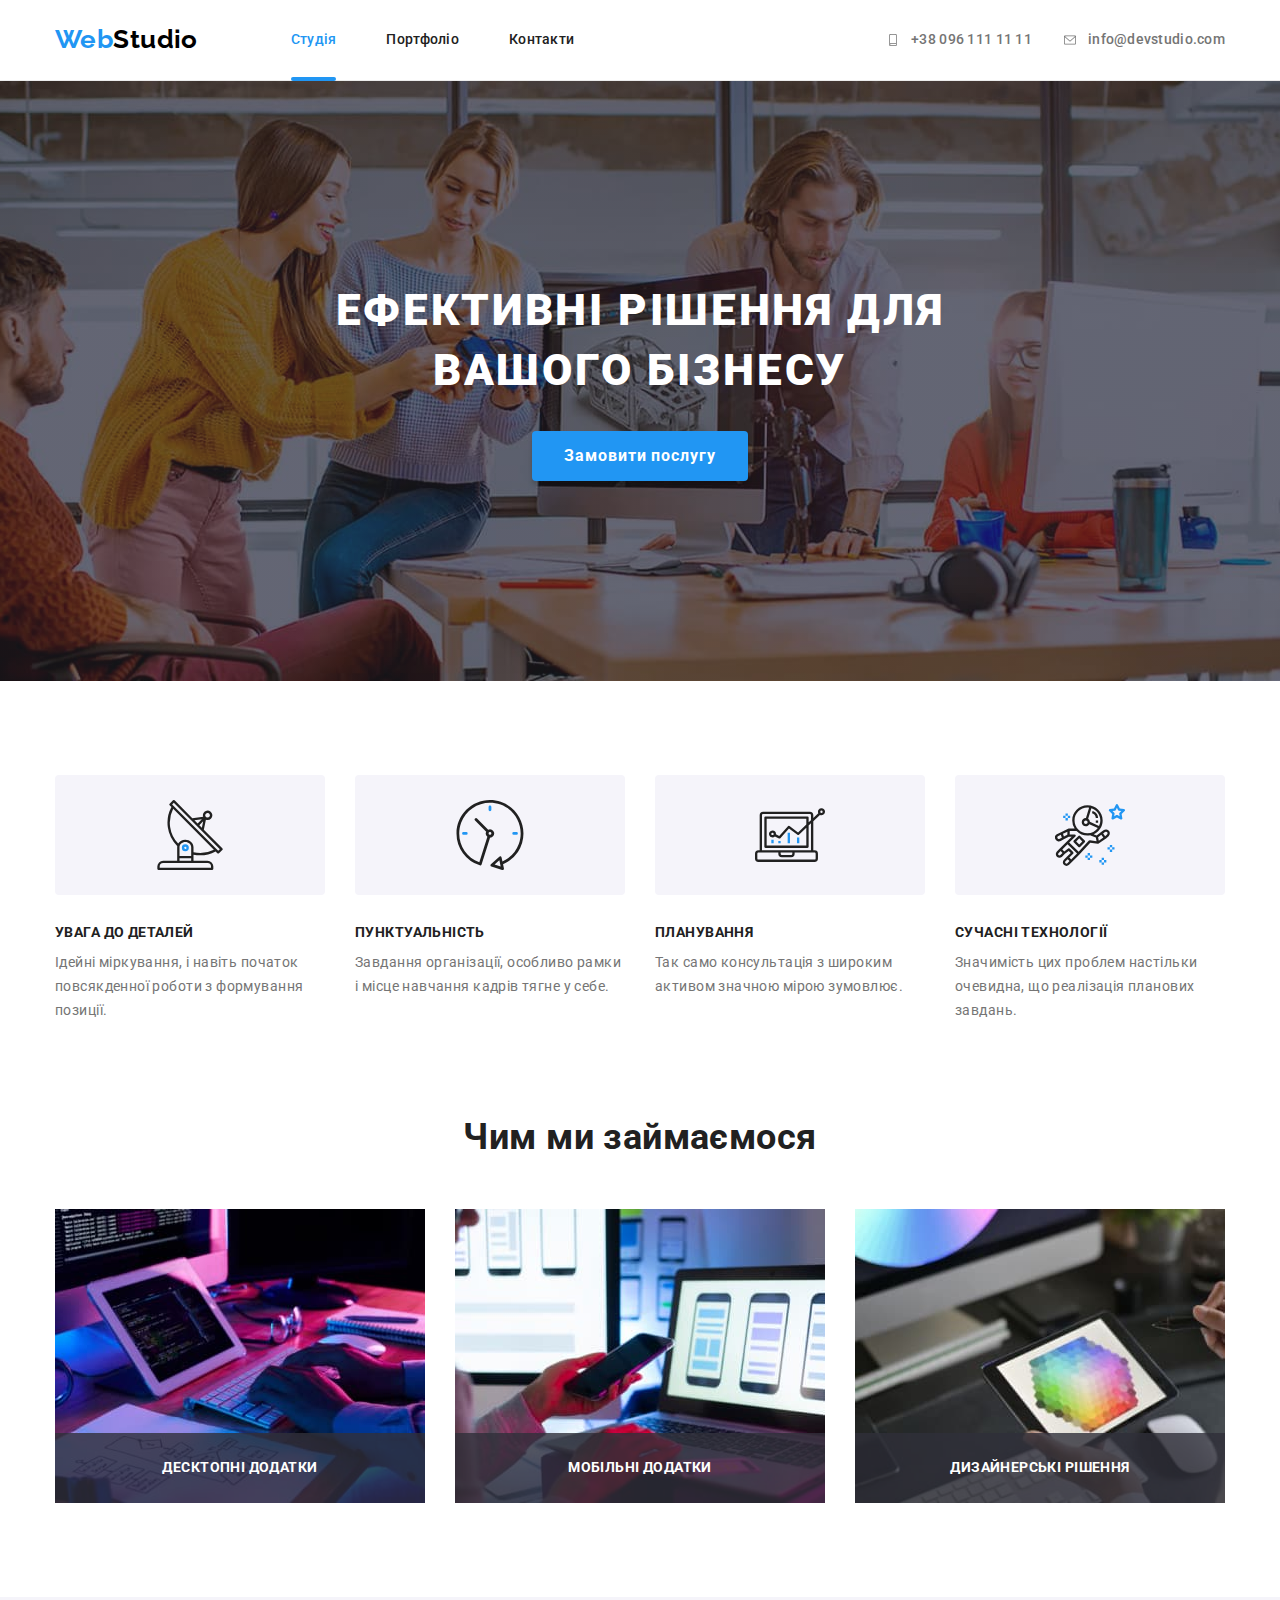
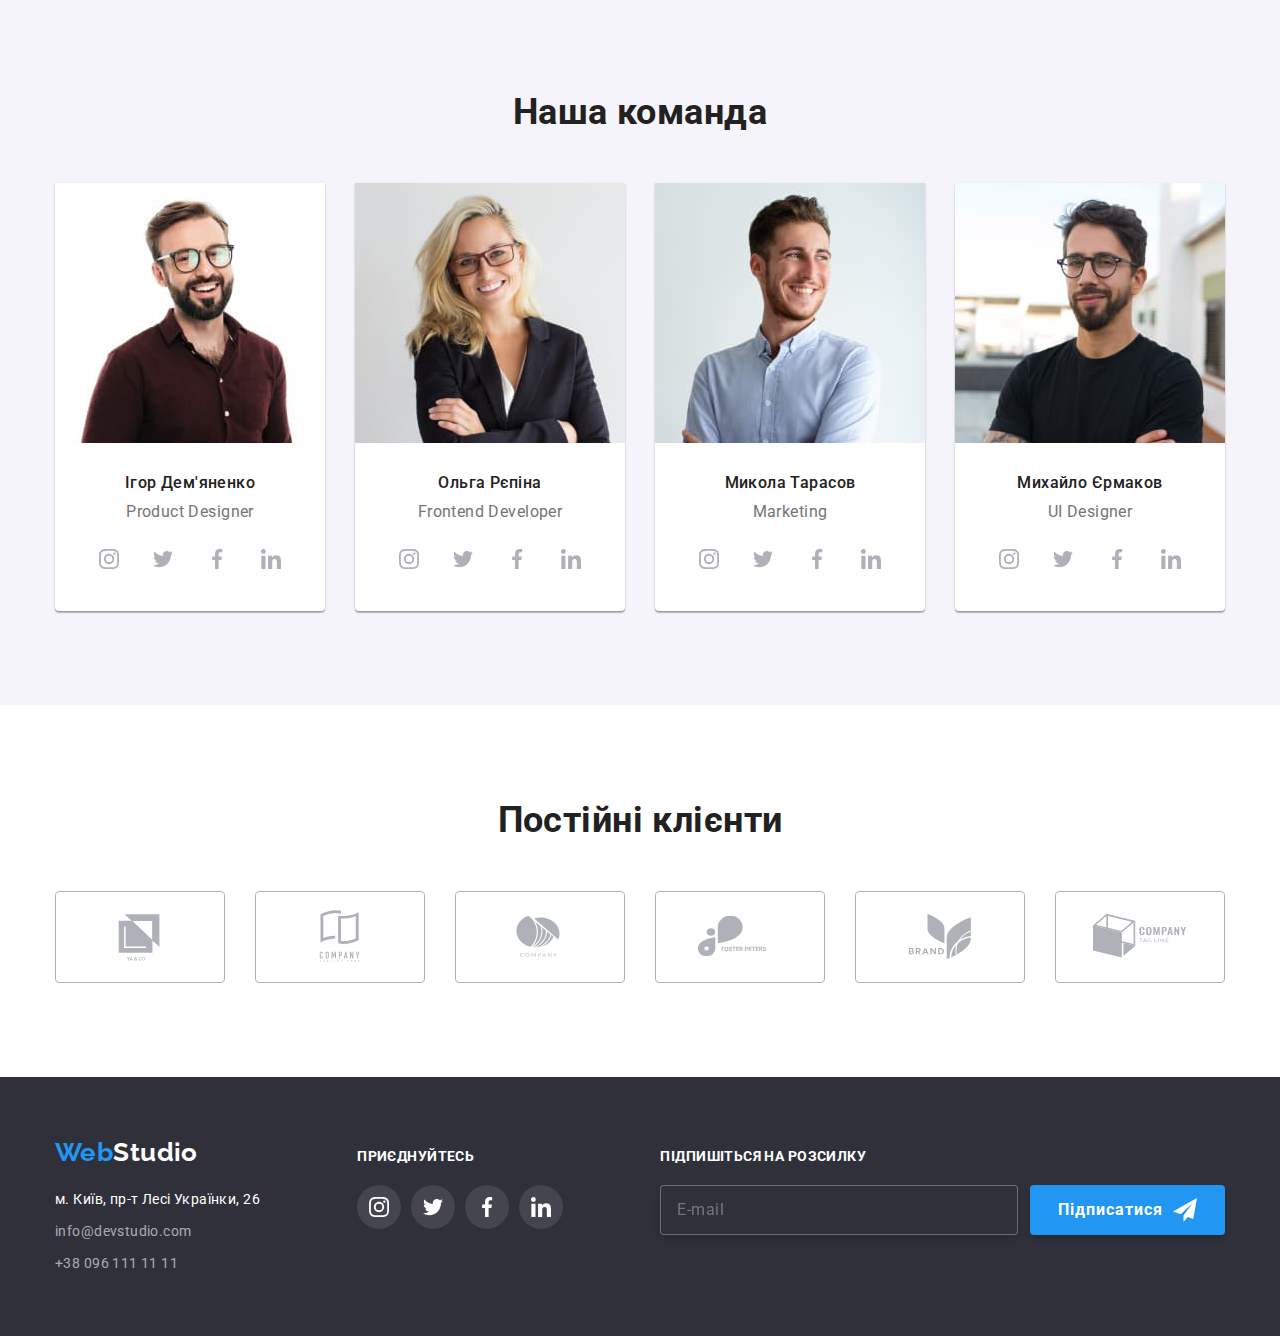
==== commit d7db08c1: "добавляє footer" ====
--- a/index.html
+++ b/index.html
@@ -26,8 +26,8 @@
           </svg>
         </button>
       </div>
-      <div class="header__container-menu js-menu-container">
-        <button class="button-menu header__close-button-menu js-close-menu" type="button">
+      <div class="header__menu-container js-menu-container">
+        <button class="button-menu header__menu-close-button js-close-menu" type="button">
           <svg width="40" height="40">
             <use href="./images/icons.svg#icon-menu-btn-close"></use>
           </svg></button>
@@ -57,10 +57,10 @@
           </li>
         </ul>
         <ul class="header__socials-list list">
-          <li><a class="header__socials-link" href="#">Instagram</a></li>
-          <li><a class="header__socials-link" href="#">Twitter</a></li>
-          <li><a class="header__socials-link" href="#">Facebook</a></li>
-          <li><a class="header__socials-link" href="#">LinkedIn</a></li>
+          <li class="header__socials-item"><a class="header__socials-link" href="#">Instagram</a></li>
+          <li class="header__socials-item"><a class="header__socials-link" href="#">Twitter</a></li>
+          <li class="header__socials-item"><a class="header__socials-link" href="#">Facebook</a></li>
+          <li class="header__socials-item"><a class="header__socials-link" href="#">LinkedIn</a></li>
         </ul>
       </div>
 
@@ -443,19 +443,18 @@
           </li>
         </ul>
       </div>
-      <div class="footer__form-signup">
-        <p class="footer__subtitle">Підпишіться на розсилку</p>
-        <form class="footer__form-field">
-          <label for="email" class="visually-hidden"></label>
-          <input class="footer__form-input" id="email" type="email" name="user-email" placeholder="E-mail" />
-          <button class="primary-button footer__form-button" type="submit">
-            Підписатися
-            <svg class="footer__form-icon" width="24" height="24">
-              <use href="./images/icons.svg#icon-send"></use>
-            </svg>
-          </button>
-        </form>
-      </div>
+      <form class="footer__form-signup">
+        <div class="footer__form-field">
+          <label class="footer__form-label" for="email">Підпишіться на розсилку</label>
+          <input class="footer__form-input" type="email" id="email" name="user-email" placeholder="E-mail" />
+        </div>
+        <button class="primary-button footer__form-button" type="submit">
+          Підписатися
+          <svg class="footer__form-icon" width="24" height="24">
+            <use href="./images/icons.svg#icon-send"></use>
+          </svg>
+        </button>
+      </form>
     </div>
   </footer>
   <!-- <div class="backdrop is-hidden" data-modal>
--- a/css/main.min.css
+++ b/css/main.min.css
@@ -1 +1 @@
-:root{--text-color-primary: #212121;--text-color-secondary: #757575;--color-brand: #2196f3;--color-black: #000;--color-white: #fff;--color-white-secondary: rgba(255, 255, 255, 0.6);--color-icon: #afb1b8;--bgc-primary: #2f303a;--bgc-secondary: #f5f4fa;--bgc-inverted: #188ce8;--bgc-white-icon: rgba(255, 255, 255, 0.1);--bgc-wrap: rgba(47, 48, 58, 0.8);--bgc-brand: rgba(33, 150, 243, 0.9);--bgc-backdrop: rgba(0, 0, 0, 0.2);--color-modal-icon: rgba(0, 0, 0, 0.1);--color-border: #ececec;--color-border-secondary: #eeeeee}body{color:var(--text-color-primary);background-color:var(--color-white);font-family:"Roboto",sans-serif;font-size:14px;line-height:1.14;letter-spacing:.03em}h1,h2,h3,h4,h5,h6,p,ul{padding:0;margin:0}.list{list-style:none}.section{padding:60px 0}@media screen and (min-width: 1200px){.section{padding:94px 0}}img{display:block;max-width:100%;height:auto}.title{text-align:center;margin-bottom:30px;font-size:28px;line-height:1.18}@media screen and (min-width: 1200px){.title{margin-bottom:50px;font-size:36px;line-height:1.17}}.visually-hidden{position:absolute;white-space:nowrap;width:1px;height:1px;overflow:hidden;border:0;padding:0;clip:rect(0 0 0 0);-webkit-clip-path:inset(50%);clip-path:inset(50%);margin:-1px}.backdrop{position:fixed;top:0;left:0;z-index:1;width:100%;height:100%;background-color:var(--bgc-backdrop);opacity:1;visibility:visible;-webkit-transition:opacity 250ms cubic-bezier(0.4, 0, 0.2, 1),visibility 250ms cubic-bezier(0.4, 0, 0.2, 1);transition:opacity 250ms cubic-bezier(0.4, 0, 0.2, 1),visibility 250ms cubic-bezier(0.4, 0, 0.2, 1)}.backdrop.is-hidden{opacity:0;visibility:hidden;pointer-events:none}.backdrop.is-hidden .modal{-webkit-transform:translate(-50%, -50%) scale(0.7);transform:translate(-50%, -50%) scale(0.7)}.button-menu{display:-webkit-box;display:-ms-flexbox;display:flex;margin:0;padding:0;color:var(--text-color-primary);background-color:rgba(0,0,0,0);border:none;cursor:pointer}@media screen and (min-width: 768px){.button-menu{display:none}}.card-set{display:-webkit-box;display:-ms-flexbox;display:flex;-ms-flex-wrap:wrap;flex-wrap:wrap;gap:30px}.card-set__item{-ms-flex-preferred-size:calc((100% - 60px)/3);flex-basis:calc((100% - 60px)/3)}.card-set__link{display:block;text-decoration:none;-webkit-transition:-webkit-box-shadow 250ms cubic-bezier(0.4, 0, 0.2, 1);transition:-webkit-box-shadow 250ms cubic-bezier(0.4, 0, 0.2, 1);transition:box-shadow 250ms cubic-bezier(0.4, 0, 0.2, 1);transition:box-shadow 250ms cubic-bezier(0.4, 0, 0.2, 1), -webkit-box-shadow 250ms cubic-bezier(0.4, 0, 0.2, 1)}.card-set__link:hover,.card-set__link:focus{-webkit-box-shadow:0px 1px 1px rgba(0,0,0,.12),0px 4px 4px rgba(0,0,0,.06),1px 4px 6px rgba(0,0,0,.16);box-shadow:0px 1px 1px rgba(0,0,0,.12),0px 4px 4px rgba(0,0,0,.06),1px 4px 6px rgba(0,0,0,.16)}.card-set__box{position:relative;overflow:hidden}.card-set__overlay{position:absolute;top:0;left:0;width:100%;height:100%;padding:63px 24px;background-color:var(--bgc-brand);-webkit-transform:translateY(100%);transform:translateY(100%);-webkit-transition:-webkit-transform 250ms cubic-bezier(0.4, 0, 0.2, 1);transition:-webkit-transform 250ms cubic-bezier(0.4, 0, 0.2, 1);transition:transform 250ms cubic-bezier(0.4, 0, 0.2, 1);transition:transform 250ms cubic-bezier(0.4, 0, 0.2, 1), -webkit-transform 250ms cubic-bezier(0.4, 0, 0.2, 1)}.card-set__link:hover .card-set__overlay,.card-set__link:focus .card-set__overlay{-webkit-transform:translateY(0);transform:translateY(0)}.card-set__text{font-size:18px;line-height:1.55;color:var(--color-white)}.card-set__container{padding:20px 24px;border:1px solid var(--color-border-secondary);border-top:none;background-color:var(--color-white)}.card-set__title{margin-bottom:4px;color:var(--text-color-primary);font-size:18px;line-height:2;letter-spacing:.06em}.card-set__span{text-transform:capitalize}.card-set__descr{color:var(--text-color-secondary);font-size:16px;line-height:1.88}.container{margin-left:auto;margin-right:auto;padding-left:15px;padding-right:15px}@media screen and (min-width: 480px){.container{width:480px}}@media screen and (min-width: 768px){.container{width:768px}}@media screen and (min-width: 1200px){.container{width:1200px}}.filters{display:-webkit-box;display:-ms-flexbox;display:flex;-webkit-box-pack:center;-ms-flex-pack:center;justify-content:center;margin-bottom:50px;gap:8px}.filters__button{padding:6px 22px;font-family:inherit;font-size:16px;font-weight:500;line-height:1.63;background-color:var(--bgc-secondary);border-radius:4px;border:none;cursor:pointer;-webkit-transition:color 250ms cubic-bezier(0.4, 0, 0.2, 1),background-color 250ms cubic-bezier(0.4, 0, 0.2, 1),-webkit-box-shadow 250ms cubic-bezier(0.4, 0, 0.2, 1);transition:color 250ms cubic-bezier(0.4, 0, 0.2, 1),background-color 250ms cubic-bezier(0.4, 0, 0.2, 1),-webkit-box-shadow 250ms cubic-bezier(0.4, 0, 0.2, 1);transition:color 250ms cubic-bezier(0.4, 0, 0.2, 1),background-color 250ms cubic-bezier(0.4, 0, 0.2, 1),box-shadow 250ms cubic-bezier(0.4, 0, 0.2, 1);transition:color 250ms cubic-bezier(0.4, 0, 0.2, 1),background-color 250ms cubic-bezier(0.4, 0, 0.2, 1),box-shadow 250ms cubic-bezier(0.4, 0, 0.2, 1),-webkit-box-shadow 250ms cubic-bezier(0.4, 0, 0.2, 1)}.filters__button:hover,.filters__button:focus,.filters__button--current{color:var(--color-white);background-color:var(--color-brand);-webkit-box-shadow:0px 3px 1px rgba(0,0,0,.1),0px 1px 2px rgba(0,0,0,.08),0px 2px 2px rgba(0,0,0,.12);box-shadow:0px 3px 1px rgba(0,0,0,.1),0px 1px 2px rgba(0,0,0,.08),0px 2px 2px rgba(0,0,0,.12)}.logo{color:var(--color-brand);font-family:"Raleway",sans-serif;font-size:24px;font-weight:700;line-height:1.17;text-decoration:none}.logo--color-black{color:var(--color-black)}.logo--color-white{color:var(--color-white)}@media screen and (min-width: 1200px){.logo{font-size:26px;line-height:1.19}}.modal{position:absolute;top:50%;left:50%;width:528px;max-height:581px;height:100%;padding:40px;background-color:var(--color-white);-webkit-box-shadow:0px 1px 3px rgba(0,0,0,.12),0px 1px 1px rgba(0,0,0,.14),0px 2px 1px rgba(0,0,0,.2);box-shadow:0px 1px 3px rgba(0,0,0,.12),0px 1px 1px rgba(0,0,0,.14),0px 2px 1px rgba(0,0,0,.2);border-radius:4px;-webkit-transform:translate(-50%, -50%) scale(1);transform:translate(-50%, -50%) scale(1);-webkit-transition:-webkit-transform 250ms cubic-bezier(0.4, 0, 0.2, 1);transition:-webkit-transform 250ms cubic-bezier(0.4, 0, 0.2, 1);transition:transform 250ms cubic-bezier(0.4, 0, 0.2, 1);transition:transform 250ms cubic-bezier(0.4, 0, 0.2, 1), -webkit-transform 250ms cubic-bezier(0.4, 0, 0.2, 1)}.modal__close-button{position:absolute;top:8px;right:8px;display:-webkit-box;display:-ms-flexbox;display:flex;-webkit-box-pack:center;-ms-flex-pack:center;justify-content:center;-webkit-box-align:center;-ms-flex-align:center;align-items:center;padding:6px;background-color:var(--color-white);border:1px solid var(--color-modal-icon);border-radius:50%;cursor:pointer;-webkit-transition:fill 250ms cubic-bezier(0.4, 0, 0.2, 1);transition:fill 250ms cubic-bezier(0.4, 0, 0.2, 1)}.modal__close-button:hover,.modal__close-button:focus{fill:var(--color-brand)}.modal__title{font-size:20px;line-height:1.15;text-align:center;margin-bottom:12px}.modal__form-label{display:block;margin-bottom:4px;font-size:12px;line-height:1.17;letter-spacing:.01em;color:var(--text-color-secondary)}.modal__form-control{position:relative;margin-bottom:10px}.modal__form-input{width:100%;padding:11px 12px 11px 30px;border:1px solid rgba(33,33,33,.2);border-radius:4px;outline:none;-webkit-transition:border-color 250ms cubic-bezier(0.4, 0, 0.2, 1);transition:border-color 250ms cubic-bezier(0.4, 0, 0.2, 1)}.modal__form-input:focus{border-color:var(--color-brand)}.modal__form-icon{position:absolute;top:50%;left:12px;-webkit-transform:translateY(-50%);transform:translateY(-50%);fill:currentColor;pointer-events:none;-webkit-transition:fill 250ms cubic-bezier(0.4, 0, 0.2, 1);transition:fill 250ms cubic-bezier(0.4, 0, 0.2, 1)}.modal__form-control:focus-within .modal__form-icon{fill:var(--color-brand)}.modal__form-textarea{padding:12px 16px;width:100%;height:120px;margin-bottom:20px;font-size:12px;line-height:1.17;letter-spacing:.01em;color:rgba(117,117,117,.5);border:1px solid rgba(33,33,33,.2);border-radius:4px;resize:none;outline:none;-webkit-transition:border-color 250ms cubic-bezier(0.4, 0, 0.2, 1);transition:border-color 250ms cubic-bezier(0.4, 0, 0.2, 1)}.modal__form-textarea:focus{border-color:var(--color-brand)}.modal__checkbox-field{position:relative;display:-webkit-box;display:-ms-flexbox;display:flex;-webkit-box-pack:center;-ms-flex-pack:center;justify-content:center;-webkit-box-align:center;-ms-flex-align:center;align-items:center;margin-bottom:30px;padding:0 12px}.modal__checkbox-icon{position:absolute;top:50%;left:12px;-webkit-transform:translateY(-50%);transform:translateY(-50%);border:2px solid var(--text-color-primary);border-radius:2px;-webkit-transition:background-color 250ms cubic-bezier(0.4, 0, 0.2, 1),border-color 250ms cubic-bezier(0.4, 0, 0.2, 1);transition:background-color 250ms cubic-bezier(0.4, 0, 0.2, 1),border-color 250ms cubic-bezier(0.4, 0, 0.2, 1)}.modal__checkbox-input:checked+.modal__checkbox-icon{background-color:var(--color-brand);border-color:var(--color-brand)}.modal__checkbox-label{display:block;line-height:1.71;color:var(--text-color-secondary);-webkit-user-select:none;-moz-user-select:none;-ms-user-select:none;user-select:none}.modal__checkbox-link{color:var(--color-brand)}.modal__form-button{display:block;padding:10px 52px;margin:0 auto}.modal__form-button:hover,.modal__form-button:focus{background-color:var(--bgc-inverted)}.primary-button{font-size:16px;font-weight:700;line-height:1.88;letter-spacing:.06em;color:var(--color-white);background-color:var(--color-brand);border-radius:4px;border:none;-webkit-box-shadow:0px 4px 4px rgba(0,0,0,.15);box-shadow:0px 4px 4px rgba(0,0,0,.15);cursor:pointer;-webkit-transition:background-color 250ms cubic-bezier(0.4, 0, 0.2, 1);transition:background-color 250ms cubic-bezier(0.4, 0, 0.2, 1)}.socials-list{display:-webkit-box;display:-ms-flexbox;display:flex;gap:10px}.socials-list__item{width:44px;height:44px}.socials-list__link{display:-webkit-box;display:-ms-flexbox;display:flex;-webkit-box-pack:center;-ms-flex-pack:center;justify-content:center;-webkit-box-align:center;-ms-flex-align:center;align-items:center;width:100%;height:100%;text-decoration:none;border-radius:50%}.socials-list__icon{fill:currentColor}.benefits-list{display:-webkit-box;display:-ms-flexbox;display:flex;gap:30px}@media screen and (max-width: 767px){.benefits-list{-webkit-box-orient:vertical;-webkit-box-direction:normal;-ms-flex-direction:column;flex-direction:column}}@media screen and (min-width: 768px){.benefits-list{-ms-flex-wrap:wrap;flex-wrap:wrap}}.benefits-list__item{width:100%}@media screen and (min-width: 768px){.benefits-list__item{-ms-flex-preferred-size:calc((100% - 30px)/2);flex-basis:calc((100% - 30px)/2)}}@media screen and (min-width: 1200px){.benefits-list__item{-ms-flex-preferred-size:calc((100% - 90px)/4);flex-basis:calc((100% - 90px)/4)}}.benefits-list__box{width:100%;height:120px;display:-webkit-box;display:-ms-flexbox;display:flex;-webkit-box-pack:center;-ms-flex-pack:center;justify-content:center;-webkit-box-align:center;-ms-flex-align:center;align-items:center;margin-bottom:30px;background-color:var(--bgc-secondary);border-radius:4px}.benefits-list__title{margin-bottom:10px;text-transform:uppercase;font-size:14px}@media screen and (max-width: 767px){.benefits-list__title{text-align:center}}.benefits-list__descr{color:var(--text-color-secondary);line-height:1.71}.clients-list{display:-webkit-box;display:-ms-flexbox;display:flex;-ms-flex-wrap:wrap;flex-wrap:wrap;gap:30px}.clients-list__item{height:92px}@media screen and (max-width: 767px){.clients-list__item{-ms-flex-preferred-size:calc((100% - 30px)/2);flex-basis:calc((100% - 30px)/2)}}@media screen and (min-width: 768px){.clients-list__item{-ms-flex-preferred-size:calc((100% - 60px)/3);flex-basis:calc((100% - 60px)/3)}}@media screen and (min-width: 1200px){.clients-list__item{-ms-flex-preferred-size:calc((100% - 150px)/6);flex-basis:calc((100% - 150px)/6)}}.clients-list__link{display:-webkit-box;display:-ms-flexbox;display:flex;-webkit-box-pack:center;-ms-flex-pack:center;justify-content:center;-webkit-box-align:center;-ms-flex-align:center;align-items:center;width:100%;height:100%;color:var(--color-icon);text-decoration:none;border:1px solid var(--color-icon);border-radius:4px;-webkit-transition:color 250ms cubic-bezier(0.4, 0, 0.2, 1),border-color 250ms cubic-bezier(0.4, 0, 0.2, 1);transition:color 250ms cubic-bezier(0.4, 0, 0.2, 1),border-color 250ms cubic-bezier(0.4, 0, 0.2, 1)}.clients-list__link:hover,.clients-list__link:focus{color:var(--color-brand);border:1px solid var(--color-brand)}.clients-list__icon{fill:currentColor}.footer{padding:60px 0;background-color:var(--bgc-primary)}.footer__container{display:-webkit-box;display:-ms-flexbox;display:flex;-webkit-box-align:center;-ms-flex-align:center;align-items:center;gap:60px;text-align:center}@media screen and (max-width: 767px){.footer__container{-webkit-box-orient:vertical;-webkit-box-direction:normal;-ms-flex-direction:column;flex-direction:column}}@media screen and (min-width: 768px){.footer__container{-ms-flex-wrap:wrap;flex-wrap:wrap;-ms-flex-pack:distribute;justify-content:space-around;-webkit-box-align:baseline;-ms-flex-align:baseline;align-items:baseline}}@media screen and (min-width: 1200px){.footer__container{gap:70px}}.footer__logo{display:block;margin-bottom:20px}.footer__address{font-style:normal;line-height:1.71}.footer__address-list{display:-webkit-box;display:-ms-flexbox;display:flex;-webkit-box-orient:vertical;-webkit-box-direction:normal;-ms-flex-direction:column;flex-direction:column;gap:8px}.footer__address-link{color:var(--color-white);text-decoration:none;-webkit-transition:color 250ms cubic-bezier(0.4, 0, 0.2, 1);transition:color 250ms cubic-bezier(0.4, 0, 0.2, 1)}.footer__address-link:hover,.footer__address-link:focus{color:var(--color-brand)}.footer__contact-link{color:var(--color-white-secondary);text-decoration:none;-webkit-transition:color 250ms cubic-bezier(0.4, 0, 0.2, 1);transition:color 250ms cubic-bezier(0.4, 0, 0.2, 1)}.footer__contact-link:hover,.footer__contact-link:focus{color:var(--color-brand)}.footer__subtitle{margin-bottom:20px;font-weight:700;text-transform:uppercase;color:var(--color-white)}.footer__socials-link{color:var(--color-white);background-color:var(--bgc-white-icon);-webkit-transition:background-color 250ms cubic-bezier(0.4, 0, 0.2, 1);transition:background-color 250ms cubic-bezier(0.4, 0, 0.2, 1)}.footer__socials-link:hover,.footer__socials-link:focus{background-color:var(--color-brand)}.footer__form-signup{width:100%}.footer__form-field{display:-webkit-box;display:-ms-flexbox;display:flex;-ms-flex-wrap:wrap;flex-wrap:wrap;-webkit-box-pack:center;-ms-flex-pack:center;justify-content:center;gap:20px}.footer__form-label{width:100%}.footer__form-input{width:100%;height:50px;padding-left:16px;font-size:16px;line-height:1.25;letter-spacing:.03em;color:var(--color-white-secondary);background-color:var(--bgc-primary);-webkit-filter:drop-shadow(0px 4px 4px rgba(0, 0, 0, 0.15));filter:drop-shadow(0px 4px 4px rgba(0, 0, 0, 0.15));border:1px solid rgba(255,255,255,.3);border-radius:4px;outline:none;-webkit-transition:border-color 250ms cubic-bezier(0.4, 0, 0.2, 1);transition:border-color 250ms cubic-bezier(0.4, 0, 0.2, 1)}.footer__form-input:focus{border-color:var(--color-brand)}.footer__form-button{display:-webkit-box;display:-ms-flexbox;display:flex;-webkit-box-align:center;-ms-flex-align:center;align-items:center;padding:10px 28px;gap:10px}.footer__form-button:hover,.footer__form-button:focus{background-color:var(--bgc-inverted)}.footer__form-icon{fill:currentColor}.header{border-bottom:1px solid var(--color-border)}@media screen and (min-width: 768px){.header__container{display:-webkit-box;display:-ms-flexbox;display:flex;-webkit-box-align:center;-ms-flex-align:center;align-items:center}}.header__container-controls{display:-webkit-box;display:-ms-flexbox;display:flex;-webkit-box-align:center;-ms-flex-align:center;align-items:center;-webkit-box-pack:justify;-ms-flex-pack:justify;justify-content:space-between}.header__logo{padding:16px 0}@media screen and (min-width: 768px){.header__logo{padding:26px 0;margin-right:87px}}@media screen and (min-width: 1200px){.header__logo{margin-right:93px;padding-top:24px;padding-bottom:25px}}@media screen and (max-width: 767px){.header__container-menu{position:fixed;top:0;left:0;display:none;width:100vw;height:100vh;overflow-y:scroll;z-index:5;padding:48px 40px;background-color:var(--color-white)}.header__container-menu.is-open{display:block}}@media screen and (min-width: 768px){.header__container-menu{display:-webkit-box;display:-ms-flexbox;display:flex;-webkit-box-flex:1;-ms-flex-positive:1;flex-grow:1;-webkit-box-pack:justify;-ms-flex-pack:justify;justify-content:space-between}}.header__close-button-menu{position:absolute;top:10px;right:15px}.header__close-button-menu:hover,.header__close-button-menu:focus{fill:var(--color-brand)}@media screen and (max-width: 767px){.header__nav{margin-bottom:302px}}.header__list{display:-webkit-box;display:-ms-flexbox;display:flex}@media screen and (max-width: 767px){.header__list{-webkit-box-orient:vertical;-webkit-box-direction:normal;-ms-flex-direction:column;flex-direction:column;gap:32px}}@media screen and (min-width: 768px){.header__list{gap:50px}}.header__link{font-size:40px;font-weight:500;line-height:1.18;letter-spacing:.02em;text-decoration:none;color:var(--text-color-primary);-webkit-transition:color 250ms cubic-bezier(0.4, 0, 0.2, 1);transition:color 250ms cubic-bezier(0.4, 0, 0.2, 1)}.header__link:hover,.header__link:focus,.header__link--current{color:var(--color-brand)}@media screen and (min-width: 768px){.header__link{position:relative;display:block;padding:32px 0;font-size:14px;line-height:1.14}.header__link--current::after{position:absolute;bottom:-1px;left:0;content:"";width:100%;height:4px;border-radius:2px;background-color:var(--color-brand)}}.header__contact-list{display:-webkit-box;display:-ms-flexbox;display:flex}@media screen and (max-width: 767px){.header__contact-list{-webkit-box-orient:vertical;-webkit-box-direction:normal;-ms-flex-direction:column;flex-direction:column;gap:32px;margin-bottom:64px}}@media screen and (min-width: 768px){.header__contact-list{-webkit-box-orient:vertical;-webkit-box-direction:reverse;-ms-flex-direction:column-reverse;flex-direction:column-reverse;-webkit-box-pack:center;-ms-flex-pack:center;justify-content:center;gap:10px}}@media screen and (min-width: 1200px){.header__contact-list{-webkit-box-orient:horizontal;-webkit-box-direction:normal;-ms-flex-direction:row;flex-direction:row;gap:30px}}.header__contact-link{font-weight:500;letter-spacing:.02em;color:var(--text-color-secondary);text-decoration:none;-webkit-transition:color 250ms cubic-bezier(0.4, 0, 0.2, 1);transition:color 250ms cubic-bezier(0.4, 0, 0.2, 1)}@media screen and (max-width: 767px){.header__contact-link{font-size:24px;line-height:1.17}.header__contact-link--size-lg-color{font-size:34px;line-height:1.18;color:var(--color-brand)}}@media screen and (min-width: 768px){.header__contact-link{display:-webkit-box;display:-ms-flexbox;display:flex;-webkit-box-align:center;-ms-flex-align:center;align-items:center;gap:8px;font-size:12px;line-height:1.17}}@media screen and (min-width: 1200px){.header__contact-link{display:-webkit-box;display:-ms-flexbox;display:flex;padding:32px 0;-webkit-box-align:center;-ms-flex-align:center;align-items:center;gap:10px;font-size:14px;line-height:1.14}}.header__contact-link:hover,.header__contact-link:focus{color:var(--color-brand)}.header__contact-icon{display:none}@media screen and (min-width: 768px){.header__contact-icon{display:block;fill:currentColor}}.header__socials-list{display:-webkit-box;display:-ms-flexbox;display:flex;gap:20px}@media screen and (min-width: 768px){.header__socials-list{display:none}}.header__socials-link{position:relative;font-size:18px;font-weight:500;line-height:1.22;letter-spacing:.02em;color:var(--color-brand);text-decoration:none}.header__socials-link::after{position:absolute;top:50%;content:"";width:22px;border:1px solid rgba(33,33,33,.2);-webkit-transform:rotate(90deg);transform:rotate(90deg)}.hero{max-width:480px;margin:0 auto;padding:118px 0;background-image:-webkit-gradient(linear, left top, left bottom, from(rgba(47, 48, 58, 0.4)), to(rgba(47, 48, 58, 0.4))),url(../../images/mobile/hero.jpg);background-image:linear-gradient(rgba(47, 48, 58, 0.4), rgba(47, 48, 58, 0.4)),url(../../images/mobile/hero.jpg);background-size:cover;background-position:center;background-repeat:no-repeat;background-color:var(--bgc-primary)}@media screen and (min-device-pixel-ratio: 2),screen and (-webkit-min-device-pixel-ratio: 2),screen and (min-resolution: 192dpi),screen and (min-resolution: 2dppx){.hero{background-image:-webkit-gradient(linear, left top, left bottom, from(rgba(47, 48, 58, 0.4)), to(rgba(47, 48, 58, 0.4))),url(../../images/mobile/hero@2x.jpg);background-image:linear-gradient(rgba(47, 48, 58, 0.4), rgba(47, 48, 58, 0.4)),url(../../images/mobile/hero@2x.jpg)}}@media screen and (min-width: 768px){.hero{max-width:768px;background-image:-webkit-gradient(linear, left top, left bottom, from(rgba(47, 48, 58, 0.4)), to(rgba(47, 48, 58, 0.4))),url(../../images/tablet/hero.jpg);background-image:linear-gradient(rgba(47, 48, 58, 0.4), rgba(47, 48, 58, 0.4)),url(../../images/tablet/hero.jpg)}}@media screen and (min-width: 768px)and (min-device-pixel-ratio: 2),screen and (min-width: 768px)and (-webkit-min-device-pixel-ratio: 2),screen and (min-width: 768px)and (min-resolution: 192dpi),screen and (min-width: 768px)and (min-resolution: 2dppx){.hero{background-image:-webkit-gradient(linear, left top, left bottom, from(rgba(47, 48, 58, 0.4)), to(rgba(47, 48, 58, 0.4))),url(../../images/tablet/hero@2x.jpg);background-image:linear-gradient(rgba(47, 48, 58, 0.4), rgba(47, 48, 58, 0.4)),url(../../images/tablet/hero@2x.jpg)}}@media screen and (min-width: 1200px){.hero{max-width:1600px;padding:200px 0;background-image:-webkit-gradient(linear, left top, left bottom, from(rgba(47, 48, 58, 0.4)), to(rgba(47, 48, 58, 0.4))),url(../../images/desktop/hero.jpg);background-image:linear-gradient(rgba(47, 48, 58, 0.4), rgba(47, 48, 58, 0.4)),url(../../images/desktop/hero.jpg)}}@media screen and (min-width: 1200px)and (min-device-pixel-ratio: 2),screen and (min-width: 1200px)and (-webkit-min-device-pixel-ratio: 2),screen and (min-width: 1200px)and (min-resolution: 192dpi),screen and (min-width: 1200px)and (min-resolution: 2dppx){.hero{background-image:-webkit-gradient(linear, left top, left bottom, from(rgba(47, 48, 58, 0.4)), to(rgba(47, 48, 58, 0.4))),url(../../images/desktop/hero@2x.jpg);background-image:linear-gradient(rgba(47, 48, 58, 0.4), rgba(47, 48, 58, 0.4)),url(../../images/desktop/hero@2x.jpg)}}.hero__title{max-width:360px;text-align:center;margin:0 auto 30px;font-size:26px;font-weight:900;line-height:1.62;letter-spacing:.06em;color:var(--color-white);text-transform:uppercase}@media screen and (min-width: 1200px){.hero__title{max-width:696px;font-size:44px;line-height:1.36}}.hero__button{display:block;padding:10px 24px;margin:0 auto}@media screen and (min-width: 1200px){.hero__button{padding:10px 32px}}.hero__button:hover,.hero__button:focus{background-color:var(--bgc-inverted)}.skills{padding-top:0}@media screen and (max-width: 1199px){.skills{display:none}}.skills__list{display:-webkit-box;display:-ms-flexbox;display:flex;gap:30px}.skills__item{position:relative}.skills__box{position:absolute;bottom:0;left:0;width:100%;background-color:var(--bgc-wrap)}.skills__text{padding:27px 0;font-weight:700;color:var(--color-white);text-align:center;text-transform:uppercase}.team{background-color:var(--bgc-secondary)}.team__list{display:-webkit-box;display:-ms-flexbox;display:flex;gap:30px}@media screen and (max-width: 767px){.team__list{-webkit-box-orient:vertical;-webkit-box-direction:normal;-ms-flex-direction:column;flex-direction:column}}@media screen and (min-width: 768px){.team__list{-ms-flex-wrap:wrap;flex-wrap:wrap}}.team__item{width:100%;-webkit-box-shadow:0px 1px 3px rgba(0,0,0,.12),0px 1px 1px rgba(0,0,0,.14),0px 2px 1px rgba(0,0,0,.2);box-shadow:0px 1px 3px rgba(0,0,0,.12),0px 1px 1px rgba(0,0,0,.14),0px 2px 1px rgba(0,0,0,.2);border-radius:0px 0px 4px 4px;background-color:var(--color-white)}@media screen and (min-width: 768px){.team__item{-ms-flex-preferred-size:calc((100% - 30px)/2);flex-basis:calc((100% - 30px)/2)}}@media screen and (min-width: 1200px){.team__item{-ms-flex-preferred-size:calc((100% - 90px)/4);flex-basis:calc((100% - 90px)/4)}}.team__box{padding:30px 0;text-align:center}.team__member-title{margin-bottom:10px;font-size:16px;font-weight:500;line-height:1.19}.team__member-text{margin-bottom:16px;color:var(--text-color-secondary);font-size:16px;line-height:1.19}.team__socials-list{-webkit-box-pack:center;-ms-flex-pack:center;justify-content:center;list-style:none}.team__socials-link{color:var(--color-icon);-webkit-transition:color 250ms cubic-bezier(0.4, 0, 0.2, 1),background-color 250ms cubic-bezier(0.4, 0, 0.2, 1);transition:color 250ms cubic-bezier(0.4, 0, 0.2, 1),background-color 250ms cubic-bezier(0.4, 0, 0.2, 1)}.team__socials-link:hover,.team__socials-link:focus{color:var(--color-white);background-color:var(--color-brand)}/*# sourceMappingURL=main.min.css.map */+:root{--text-color-primary: #212121;--text-color-secondary: #757575;--color-brand: #2196f3;--color-black: #000;--color-white: #fff;--color-white-secondary: rgba(255, 255, 255, 0.6);--color-icon: #afb1b8;--bgc-primary: #2f303a;--bgc-secondary: #f5f4fa;--bgc-inverted: #188ce8;--bgc-white-icon: rgba(255, 255, 255, 0.1);--bgc-wrap: rgba(47, 48, 58, 0.8);--bgc-brand: rgba(33, 150, 243, 0.9);--bgc-backdrop: rgba(0, 0, 0, 0.2);--color-modal-icon: rgba(0, 0, 0, 0.1);--color-border: #ececec;--color-border-secondary: #eeeeee}body{color:var(--text-color-primary);background-color:var(--color-white);font-family:"Roboto",sans-serif;font-size:14px;line-height:1.14;letter-spacing:.03em}h1,h2,h3,h4,h5,h6,p,ul{padding:0;margin:0}.list{list-style:none}.section{padding:60px 0}@media screen and (min-width: 1200px){.section{padding:94px 0}}img{display:block;max-width:100%;height:auto}.title{text-align:center;margin-bottom:30px;font-size:28px;line-height:1.18}@media screen and (min-width: 1200px){.title{margin-bottom:50px;font-size:36px;line-height:1.17}}.visually-hidden{position:absolute;white-space:nowrap;width:1px;height:1px;overflow:hidden;border:0;padding:0;clip:rect(0 0 0 0);-webkit-clip-path:inset(50%);clip-path:inset(50%);margin:-1px}.backdrop{position:fixed;top:0;left:0;z-index:1;width:100%;height:100%;background-color:var(--bgc-backdrop);opacity:1;visibility:visible;-webkit-transition:opacity 250ms cubic-bezier(0.4, 0, 0.2, 1),visibility 250ms cubic-bezier(0.4, 0, 0.2, 1);transition:opacity 250ms cubic-bezier(0.4, 0, 0.2, 1),visibility 250ms cubic-bezier(0.4, 0, 0.2, 1)}.backdrop.is-hidden{opacity:0;visibility:hidden;pointer-events:none}.backdrop.is-hidden .modal{-webkit-transform:translate(-50%, -50%) scale(0.7);transform:translate(-50%, -50%) scale(0.7)}.button-menu{display:-webkit-box;display:-ms-flexbox;display:flex;margin:0;padding:0;color:var(--text-color-primary);background-color:rgba(0,0,0,0);border:none;cursor:pointer}@media screen and (min-width: 768px){.button-menu{display:none}}.card-set{display:-webkit-box;display:-ms-flexbox;display:flex;-ms-flex-wrap:wrap;flex-wrap:wrap;gap:30px}.card-set__item{-ms-flex-preferred-size:calc((100% - 60px)/3);flex-basis:calc((100% - 60px)/3)}.card-set__link{display:block;text-decoration:none;-webkit-transition:-webkit-box-shadow 250ms cubic-bezier(0.4, 0, 0.2, 1);transition:-webkit-box-shadow 250ms cubic-bezier(0.4, 0, 0.2, 1);transition:box-shadow 250ms cubic-bezier(0.4, 0, 0.2, 1);transition:box-shadow 250ms cubic-bezier(0.4, 0, 0.2, 1), -webkit-box-shadow 250ms cubic-bezier(0.4, 0, 0.2, 1)}.card-set__link:hover,.card-set__link:focus{-webkit-box-shadow:0px 1px 1px rgba(0,0,0,.12),0px 4px 4px rgba(0,0,0,.06),1px 4px 6px rgba(0,0,0,.16);box-shadow:0px 1px 1px rgba(0,0,0,.12),0px 4px 4px rgba(0,0,0,.06),1px 4px 6px rgba(0,0,0,.16)}.card-set__box{position:relative;overflow:hidden}.card-set__overlay{position:absolute;top:0;left:0;width:100%;height:100%;padding:63px 24px;background-color:var(--bgc-brand);-webkit-transform:translateY(100%);transform:translateY(100%);-webkit-transition:-webkit-transform 250ms cubic-bezier(0.4, 0, 0.2, 1);transition:-webkit-transform 250ms cubic-bezier(0.4, 0, 0.2, 1);transition:transform 250ms cubic-bezier(0.4, 0, 0.2, 1);transition:transform 250ms cubic-bezier(0.4, 0, 0.2, 1), -webkit-transform 250ms cubic-bezier(0.4, 0, 0.2, 1)}.card-set__link:hover .card-set__overlay,.card-set__link:focus .card-set__overlay{-webkit-transform:translateY(0);transform:translateY(0)}.card-set__text{font-size:18px;line-height:1.55;color:var(--color-white)}.card-set__container{padding:20px 24px;border:1px solid var(--color-border-secondary);border-top:none;background-color:var(--color-white)}.card-set__title{margin-bottom:4px;color:var(--text-color-primary);font-size:18px;line-height:2;letter-spacing:.06em}.card-set__span{text-transform:capitalize}.card-set__descr{color:var(--text-color-secondary);font-size:16px;line-height:1.88}.container{margin-left:auto;margin-right:auto;padding-left:15px;padding-right:15px}@media screen and (min-width: 480px){.container{width:480px}}@media screen and (min-width: 768px){.container{width:768px}}@media screen and (min-width: 1200px){.container{width:1200px}}.filters{display:-webkit-box;display:-ms-flexbox;display:flex;-webkit-box-pack:center;-ms-flex-pack:center;justify-content:center;margin-bottom:50px;gap:8px}.filters__button{padding:6px 22px;font-family:inherit;font-size:16px;font-weight:500;line-height:1.63;background-color:var(--bgc-secondary);border-radius:4px;border:none;cursor:pointer;-webkit-transition:color 250ms cubic-bezier(0.4, 0, 0.2, 1),background-color 250ms cubic-bezier(0.4, 0, 0.2, 1),-webkit-box-shadow 250ms cubic-bezier(0.4, 0, 0.2, 1);transition:color 250ms cubic-bezier(0.4, 0, 0.2, 1),background-color 250ms cubic-bezier(0.4, 0, 0.2, 1),-webkit-box-shadow 250ms cubic-bezier(0.4, 0, 0.2, 1);transition:color 250ms cubic-bezier(0.4, 0, 0.2, 1),background-color 250ms cubic-bezier(0.4, 0, 0.2, 1),box-shadow 250ms cubic-bezier(0.4, 0, 0.2, 1);transition:color 250ms cubic-bezier(0.4, 0, 0.2, 1),background-color 250ms cubic-bezier(0.4, 0, 0.2, 1),box-shadow 250ms cubic-bezier(0.4, 0, 0.2, 1),-webkit-box-shadow 250ms cubic-bezier(0.4, 0, 0.2, 1)}.filters__button:hover,.filters__button:focus,.filters__button--current{color:var(--color-white);background-color:var(--color-brand);-webkit-box-shadow:0px 3px 1px rgba(0,0,0,.1),0px 1px 2px rgba(0,0,0,.08),0px 2px 2px rgba(0,0,0,.12);box-shadow:0px 3px 1px rgba(0,0,0,.1),0px 1px 2px rgba(0,0,0,.08),0px 2px 2px rgba(0,0,0,.12)}.logo{color:var(--color-brand);font-family:"Raleway",sans-serif;font-size:24px;font-weight:700;line-height:1.17;text-decoration:none}.logo--color-black{color:var(--color-black)}.logo--color-white{color:var(--color-white)}@media screen and (min-width: 1200px){.logo{font-size:26px;line-height:1.19}}.modal{position:absolute;top:50%;left:50%;width:528px;max-height:581px;height:100%;padding:40px;background-color:var(--color-white);-webkit-box-shadow:0px 1px 3px rgba(0,0,0,.12),0px 1px 1px rgba(0,0,0,.14),0px 2px 1px rgba(0,0,0,.2);box-shadow:0px 1px 3px rgba(0,0,0,.12),0px 1px 1px rgba(0,0,0,.14),0px 2px 1px rgba(0,0,0,.2);border-radius:4px;-webkit-transform:translate(-50%, -50%) scale(1);transform:translate(-50%, -50%) scale(1);-webkit-transition:-webkit-transform 250ms cubic-bezier(0.4, 0, 0.2, 1);transition:-webkit-transform 250ms cubic-bezier(0.4, 0, 0.2, 1);transition:transform 250ms cubic-bezier(0.4, 0, 0.2, 1);transition:transform 250ms cubic-bezier(0.4, 0, 0.2, 1), -webkit-transform 250ms cubic-bezier(0.4, 0, 0.2, 1)}.modal__close-button{position:absolute;top:8px;right:8px;display:-webkit-box;display:-ms-flexbox;display:flex;-webkit-box-pack:center;-ms-flex-pack:center;justify-content:center;-webkit-box-align:center;-ms-flex-align:center;align-items:center;padding:6px;background-color:var(--color-white);border:1px solid var(--color-modal-icon);border-radius:50%;cursor:pointer;-webkit-transition:fill 250ms cubic-bezier(0.4, 0, 0.2, 1);transition:fill 250ms cubic-bezier(0.4, 0, 0.2, 1)}.modal__close-button:hover,.modal__close-button:focus{fill:var(--color-brand)}.modal__title{font-size:20px;line-height:1.15;text-align:center;margin-bottom:12px}.modal__form-label{display:block;margin-bottom:4px;font-size:12px;line-height:1.17;letter-spacing:.01em;color:var(--text-color-secondary)}.modal__form-control{position:relative;margin-bottom:10px}.modal__form-input{width:100%;padding:11px 12px 11px 30px;border:1px solid rgba(33,33,33,.2);border-radius:4px;outline:none;-webkit-transition:border-color 250ms cubic-bezier(0.4, 0, 0.2, 1);transition:border-color 250ms cubic-bezier(0.4, 0, 0.2, 1)}.modal__form-input:focus{border-color:var(--color-brand)}.modal__form-icon{position:absolute;top:50%;left:12px;-webkit-transform:translateY(-50%);transform:translateY(-50%);fill:currentColor;pointer-events:none;-webkit-transition:fill 250ms cubic-bezier(0.4, 0, 0.2, 1);transition:fill 250ms cubic-bezier(0.4, 0, 0.2, 1)}.modal__form-control:focus-within .modal__form-icon{fill:var(--color-brand)}.modal__form-textarea{padding:12px 16px;width:100%;height:120px;margin-bottom:20px;font-size:12px;line-height:1.17;letter-spacing:.01em;color:rgba(117,117,117,.5);border:1px solid rgba(33,33,33,.2);border-radius:4px;resize:none;outline:none;-webkit-transition:border-color 250ms cubic-bezier(0.4, 0, 0.2, 1);transition:border-color 250ms cubic-bezier(0.4, 0, 0.2, 1)}.modal__form-textarea:focus{border-color:var(--color-brand)}.modal__checkbox-field{position:relative;display:-webkit-box;display:-ms-flexbox;display:flex;-webkit-box-pack:center;-ms-flex-pack:center;justify-content:center;-webkit-box-align:center;-ms-flex-align:center;align-items:center;margin-bottom:30px;padding:0 12px}.modal__checkbox-icon{position:absolute;top:50%;left:12px;-webkit-transform:translateY(-50%);transform:translateY(-50%);border:2px solid var(--text-color-primary);border-radius:2px;-webkit-transition:background-color 250ms cubic-bezier(0.4, 0, 0.2, 1),border-color 250ms cubic-bezier(0.4, 0, 0.2, 1);transition:background-color 250ms cubic-bezier(0.4, 0, 0.2, 1),border-color 250ms cubic-bezier(0.4, 0, 0.2, 1)}.modal__checkbox-input:checked+.modal__checkbox-icon{background-color:var(--color-brand);border-color:var(--color-brand)}.modal__checkbox-label{display:block;line-height:1.71;color:var(--text-color-secondary);-webkit-user-select:none;-moz-user-select:none;-ms-user-select:none;user-select:none}.modal__checkbox-link{color:var(--color-brand)}.modal__form-button{display:block;padding:10px 52px;margin:0 auto}.modal__form-button:hover,.modal__form-button:focus{background-color:var(--bgc-inverted)}.primary-button{font-size:16px;font-weight:700;line-height:1.88;letter-spacing:.06em;color:var(--color-white);background-color:var(--color-brand);border-radius:4px;border:none;-webkit-box-shadow:0px 4px 4px rgba(0,0,0,.15);box-shadow:0px 4px 4px rgba(0,0,0,.15);cursor:pointer;-webkit-transition:background-color 250ms cubic-bezier(0.4, 0, 0.2, 1);transition:background-color 250ms cubic-bezier(0.4, 0, 0.2, 1)}.socials-list{display:-webkit-box;display:-ms-flexbox;display:flex;gap:10px}.socials-list__item{width:44px;height:44px}.socials-list__link{display:-webkit-box;display:-ms-flexbox;display:flex;-webkit-box-pack:center;-ms-flex-pack:center;justify-content:center;-webkit-box-align:center;-ms-flex-align:center;align-items:center;width:100%;height:100%;text-decoration:none;border-radius:50%}.socials-list__icon{fill:currentColor}.benefits-list{display:-webkit-box;display:-ms-flexbox;display:flex;gap:30px}@media screen and (max-width: 767px){.benefits-list{-webkit-box-orient:vertical;-webkit-box-direction:normal;-ms-flex-direction:column;flex-direction:column}}@media screen and (min-width: 768px){.benefits-list{-ms-flex-wrap:wrap;flex-wrap:wrap}}.benefits-list__item{width:100%}@media screen and (min-width: 768px){.benefits-list__item{-ms-flex-preferred-size:calc((100% - 30px)/2);flex-basis:calc((100% - 30px)/2)}}@media screen and (min-width: 1200px){.benefits-list__item{-ms-flex-preferred-size:calc((100% - 90px)/4);flex-basis:calc((100% - 90px)/4)}}.benefits-list__box{width:100%;height:120px;display:-webkit-box;display:-ms-flexbox;display:flex;-webkit-box-pack:center;-ms-flex-pack:center;justify-content:center;-webkit-box-align:center;-ms-flex-align:center;align-items:center;margin-bottom:30px;background-color:var(--bgc-secondary);border-radius:4px}.benefits-list__title{margin-bottom:10px;text-transform:uppercase;font-size:14px}@media screen and (max-width: 767px){.benefits-list__title{text-align:center}}.benefits-list__descr{color:var(--text-color-secondary);line-height:1.71}.clients-list{display:-webkit-box;display:-ms-flexbox;display:flex;-ms-flex-wrap:wrap;flex-wrap:wrap;gap:30px}.clients-list__item{height:92px}@media screen and (max-width: 767px){.clients-list__item{-ms-flex-preferred-size:calc((100% - 30px)/2);flex-basis:calc((100% - 30px)/2)}}@media screen and (min-width: 768px){.clients-list__item{-ms-flex-preferred-size:calc((100% - 60px)/3);flex-basis:calc((100% - 60px)/3)}}@media screen and (min-width: 1200px){.clients-list__item{-ms-flex-preferred-size:calc((100% - 150px)/6);flex-basis:calc((100% - 150px)/6)}}.clients-list__link{display:-webkit-box;display:-ms-flexbox;display:flex;-webkit-box-pack:center;-ms-flex-pack:center;justify-content:center;-webkit-box-align:center;-ms-flex-align:center;align-items:center;width:100%;height:100%;color:var(--color-icon);text-decoration:none;border:1px solid var(--color-icon);border-radius:4px;-webkit-transition:color 250ms cubic-bezier(0.4, 0, 0.2, 1),border-color 250ms cubic-bezier(0.4, 0, 0.2, 1);transition:color 250ms cubic-bezier(0.4, 0, 0.2, 1),border-color 250ms cubic-bezier(0.4, 0, 0.2, 1)}.clients-list__link:hover,.clients-list__link:focus{color:var(--color-brand);border:1px solid var(--color-brand)}.clients-list__icon{fill:currentColor}.footer{padding:60px 0;background-color:var(--bgc-primary)}.footer__container{display:-webkit-box;display:-ms-flexbox;display:flex}@media screen and (max-width: 767px){.footer__container{-webkit-box-orient:vertical;-webkit-box-direction:normal;-ms-flex-direction:column;flex-direction:column;-webkit-box-align:center;-ms-flex-align:center;align-items:center}}@media screen and (max-width: 1199px){.footer__container{text-align:center;gap:60px}}@media screen and (min-width: 768px)and (max-width: 1199px){.footer__container{-ms-flex-wrap:wrap;flex-wrap:wrap}}@media screen and (min-width: 768px){.footer__container{-ms-flex-pack:distribute;justify-content:space-around;-webkit-box-align:baseline;-ms-flex-align:baseline;align-items:baseline}}@media screen and (min-width: 1200px){.footer__container{-webkit-box-pack:justify;-ms-flex-pack:justify;justify-content:space-between}}.footer__logo{display:block;margin-bottom:20px}.footer__address{font-style:normal;line-height:1.71}.footer__address-list{display:-webkit-box;display:-ms-flexbox;display:flex;-webkit-box-orient:vertical;-webkit-box-direction:normal;-ms-flex-direction:column;flex-direction:column;gap:8px}.footer__address-link{color:var(--color-white);text-decoration:none;-webkit-transition:color 250ms cubic-bezier(0.4, 0, 0.2, 1);transition:color 250ms cubic-bezier(0.4, 0, 0.2, 1)}.footer__address-link:hover,.footer__address-link:focus{color:var(--color-brand)}.footer__contact-link{color:var(--color-white-secondary);text-decoration:none;-webkit-transition:color 250ms cubic-bezier(0.4, 0, 0.2, 1);transition:color 250ms cubic-bezier(0.4, 0, 0.2, 1)}.footer__contact-link:hover,.footer__contact-link:focus{color:var(--color-brand)}.footer__subtitle{margin-bottom:20px;font-weight:700;text-transform:uppercase;color:var(--color-white)}.footer__socials-link{color:var(--color-white);background-color:var(--bgc-white-icon);-webkit-transition:background-color 250ms cubic-bezier(0.4, 0, 0.2, 1);transition:background-color 250ms cubic-bezier(0.4, 0, 0.2, 1)}.footer__socials-link:hover,.footer__socials-link:focus{background-color:var(--color-brand)}@media screen and (max-width: 767px){.footer__form-signup{width:100%}}@media screen and (min-width: 768px){.footer__form-signup{display:-webkit-box;display:-ms-flexbox;display:flex}}@media screen and (min-width: 768px)and (max-width: 1199px){.footer__form-signup{-webkit-box-orient:vertical;-webkit-box-direction:normal;-ms-flex-direction:column;flex-direction:column;-webkit-box-align:center;-ms-flex-align:center;align-items:center}}@media screen and (min-width: 1200px){.footer__form-signup{-webkit-box-align:end;-ms-flex-align:end;align-items:flex-end;gap:12px}}.footer__form-field{display:-webkit-box;display:-ms-flexbox;display:flex}@media screen and (max-width: 767px){.footer__form-field{-ms-flex-wrap:wrap;flex-wrap:wrap;-webkit-box-pack:center;-ms-flex-pack:center;justify-content:center}}@media screen and (max-width: 1199px){.footer__form-field{margin-bottom:20px}}@media screen and (min-width: 768px){.footer__form-field{-webkit-box-orient:vertical;-webkit-box-direction:normal;-ms-flex-direction:column;flex-direction:column}}.footer__form-label{margin-bottom:20px;font-weight:700;text-transform:uppercase;color:var(--color-white)}.footer__form-input{height:50px;padding-left:16px;font-size:16px;line-height:1.25;letter-spacing:.03em;color:var(--color-white-secondary);background-color:var(--bgc-primary);-webkit-filter:drop-shadow(0px 4px 4px rgba(0, 0, 0, 0.15));filter:drop-shadow(0px 4px 4px rgba(0, 0, 0, 0.15));border:1px solid rgba(255,255,255,.3);border-radius:4px;outline:none;-webkit-transition:border-color 250ms cubic-bezier(0.4, 0, 0.2, 1);transition:border-color 250ms cubic-bezier(0.4, 0, 0.2, 1)}@media screen and (max-width: 767px){.footer__form-input{width:100%}}@media screen and (min-width: 768px){.footer__form-input{width:450px}}@media screen and (min-width: 1200px){.footer__form-input{width:358px}}.footer__form-input:focus{border-color:var(--color-brand)}.footer__form-button{display:-webkit-box;display:-ms-flexbox;display:flex;-webkit-box-align:center;-ms-flex-align:center;align-items:center;padding:10px 28px;gap:10px}.footer__form-button:hover,.footer__form-button:focus{background-color:var(--bgc-inverted)}@media screen and (max-width: 767px){.footer__form-button{margin:0 auto}}.footer__form-icon{fill:currentColor}.header{border-bottom:1px solid var(--color-border)}@media screen and (min-width: 768px){.header__container{display:-webkit-box;display:-ms-flexbox;display:flex;-webkit-box-align:center;-ms-flex-align:center;align-items:center}}.header__container-controls{display:-webkit-box;display:-ms-flexbox;display:flex;-webkit-box-align:center;-ms-flex-align:center;align-items:center;-webkit-box-pack:justify;-ms-flex-pack:justify;justify-content:space-between}.header__logo{padding:16px 0}@media screen and (min-width: 768px){.header__logo{padding:26px 0;margin-right:87px}}@media screen and (min-width: 1200px){.header__logo{margin-right:93px;padding-top:24px;padding-bottom:25px}}@media screen and (max-width: 767px){.header__menu-container{position:fixed;top:0;left:0;display:none;width:100vw;height:100vh;overflow-y:scroll;z-index:5;padding:48px 40px;background-color:var(--color-white)}.header__menu-container.is-open{display:block}}@media screen and (min-width: 768px){.header__menu-container{display:-webkit-box;display:-ms-flexbox;display:flex;-webkit-box-flex:1;-ms-flex-positive:1;flex-grow:1;-webkit-box-pack:justify;-ms-flex-pack:justify;justify-content:space-between}}.header__menu-close-button{position:absolute;top:10px;right:15px}.header__menu-close-button:hover,.header__menu-close-button:focus{fill:var(--color-brand)}@media screen and (max-width: 767px){.header__nav{margin-bottom:302px}}.header__list{display:-webkit-box;display:-ms-flexbox;display:flex}@media screen and (max-width: 767px){.header__list{-webkit-box-orient:vertical;-webkit-box-direction:normal;-ms-flex-direction:column;flex-direction:column;gap:32px}}@media screen and (min-width: 768px){.header__list{gap:50px}}.header__link{font-size:40px;font-weight:500;line-height:1.18;letter-spacing:.02em;text-decoration:none;color:var(--text-color-primary);-webkit-transition:color 250ms cubic-bezier(0.4, 0, 0.2, 1);transition:color 250ms cubic-bezier(0.4, 0, 0.2, 1)}.header__link:hover,.header__link:focus,.header__link--current{color:var(--color-brand)}@media screen and (min-width: 768px){.header__link{position:relative;display:block;padding:32px 0;font-size:14px;line-height:1.14}.header__link--current::after{position:absolute;bottom:-1px;left:0;content:"";width:100%;height:4px;border-radius:2px;background-color:var(--color-brand)}}.header__contact-list{display:-webkit-box;display:-ms-flexbox;display:flex}@media screen and (max-width: 767px){.header__contact-list{-webkit-box-orient:vertical;-webkit-box-direction:normal;-ms-flex-direction:column;flex-direction:column;gap:32px;margin-bottom:64px}}@media screen and (min-width: 768px){.header__contact-list{-webkit-box-orient:vertical;-webkit-box-direction:reverse;-ms-flex-direction:column-reverse;flex-direction:column-reverse;-webkit-box-pack:center;-ms-flex-pack:center;justify-content:center;gap:10px}}@media screen and (min-width: 1200px){.header__contact-list{-webkit-box-orient:horizontal;-webkit-box-direction:normal;-ms-flex-direction:row;flex-direction:row;gap:30px}}.header__contact-link{font-weight:500;line-height:1.17;letter-spacing:.02em;color:var(--text-color-secondary);text-decoration:none;-webkit-transition:color 250ms cubic-bezier(0.4, 0, 0.2, 1);transition:color 250ms cubic-bezier(0.4, 0, 0.2, 1)}@media screen and (max-width: 479px){.header__contact-link{font-size:20px}.header__contact-link--size-lg-color{font-size:26px;line-height:1.18;color:var(--color-brand)}}@media screen and (min-width: 480px)and (max-width: 767px){.header__contact-link{font-size:24px}.header__contact-link--size-lg-color{font-size:34px;line-height:1.18;color:var(--color-brand)}}@media screen and (min-width: 768px){.header__contact-link{display:-webkit-box;display:-ms-flexbox;display:flex;-webkit-box-align:center;-ms-flex-align:center;align-items:center;gap:8px;font-size:12px}}@media screen and (min-width: 1200px){.header__contact-link{padding:32px 0;gap:10px;font-size:14px;line-height:1.14}}.header__contact-link:hover,.header__contact-link:focus{color:var(--color-brand)}.header__contact-icon{display:none}@media screen and (min-width: 768px){.header__contact-icon{display:block;fill:currentColor}}.header__socials-list{position:relative;display:-webkit-box;display:-ms-flexbox;display:flex;gap:20px}@media screen and (min-width: 768px){.header__socials-list{display:none}}.header__socials-item:not(:last-child)::after{position:absolute;top:50%;content:"";width:22px;border:1px solid rgba(33,33,33,.2);-webkit-transform:rotate(90deg);transform:rotate(90deg)}.header__socials-link{font-size:18px;font-weight:500;line-height:1.22;letter-spacing:.02em;color:var(--color-brand);text-decoration:none}.hero{max-width:1600px;margin:0 auto;padding:118px 0;background-image:-webkit-gradient(linear, left top, left bottom, from(rgba(47, 48, 58, 0.4)), to(rgba(47, 48, 58, 0.4))),url(../../images/mobile/hero.jpg);background-image:linear-gradient(rgba(47, 48, 58, 0.4), rgba(47, 48, 58, 0.4)),url(../../images/mobile/hero.jpg);background-size:cover;background-position:center;background-repeat:no-repeat;background-color:var(--bgc-primary)}@media screen and (min-device-pixel-ratio: 2),screen and (-webkit-min-device-pixel-ratio: 2),screen and (min-resolution: 192dpi),screen and (min-resolution: 2dppx){.hero{background-image:-webkit-gradient(linear, left top, left bottom, from(rgba(47, 48, 58, 0.4)), to(rgba(47, 48, 58, 0.4))),url(../../images/mobile/hero@2x.jpg);background-image:linear-gradient(rgba(47, 48, 58, 0.4), rgba(47, 48, 58, 0.4)),url(../../images/mobile/hero@2x.jpg)}}@media screen and (min-width: 768px){.hero{background-image:-webkit-gradient(linear, left top, left bottom, from(rgba(47, 48, 58, 0.4)), to(rgba(47, 48, 58, 0.4))),url(../../images/tablet/hero.jpg);background-image:linear-gradient(rgba(47, 48, 58, 0.4), rgba(47, 48, 58, 0.4)),url(../../images/tablet/hero.jpg)}}@media screen and (min-width: 768px)and (min-device-pixel-ratio: 2),screen and (min-width: 768px)and (-webkit-min-device-pixel-ratio: 2),screen and (min-width: 768px)and (min-resolution: 192dpi),screen and (min-width: 768px)and (min-resolution: 2dppx){.hero{background-image:-webkit-gradient(linear, left top, left bottom, from(rgba(47, 48, 58, 0.4)), to(rgba(47, 48, 58, 0.4))),url(../../images/tablet/hero@2x.jpg);background-image:linear-gradient(rgba(47, 48, 58, 0.4), rgba(47, 48, 58, 0.4)),url(../../images/tablet/hero@2x.jpg)}}@media screen and (min-width: 1200px){.hero{padding:200px 0;background-image:-webkit-gradient(linear, left top, left bottom, from(rgba(47, 48, 58, 0.4)), to(rgba(47, 48, 58, 0.4))),url(../../images/desktop/hero.jpg);background-image:linear-gradient(rgba(47, 48, 58, 0.4), rgba(47, 48, 58, 0.4)),url(../../images/desktop/hero.jpg)}}@media screen and (min-width: 1200px)and (min-device-pixel-ratio: 2),screen and (min-width: 1200px)and (-webkit-min-device-pixel-ratio: 2),screen and (min-width: 1200px)and (min-resolution: 192dpi),screen and (min-width: 1200px)and (min-resolution: 2dppx){.hero{background-image:-webkit-gradient(linear, left top, left bottom, from(rgba(47, 48, 58, 0.4)), to(rgba(47, 48, 58, 0.4))),url(../../images/desktop/hero@2x.jpg);background-image:linear-gradient(rgba(47, 48, 58, 0.4), rgba(47, 48, 58, 0.4)),url(../../images/desktop/hero@2x.jpg)}}.hero__title{max-width:360px;text-align:center;margin:0 auto 30px;font-size:26px;font-weight:900;line-height:1.62;letter-spacing:.06em;color:var(--color-white);text-transform:uppercase}@media screen and (min-width: 1200px){.hero__title{max-width:696px;font-size:44px;line-height:1.36}}.hero__button{display:block;padding:10px 24px;margin:0 auto}@media screen and (min-width: 1200px){.hero__button{padding:10px 32px}}.hero__button:hover,.hero__button:focus{background-color:var(--bgc-inverted)}.skills{padding-top:0}@media screen and (max-width: 1199px){.skills{display:none}}.skills__list{display:-webkit-box;display:-ms-flexbox;display:flex;gap:30px}.skills__item{position:relative}.skills__box{position:absolute;bottom:0;left:0;width:100%;background-color:var(--bgc-wrap)}.skills__text{padding:27px 0;font-weight:700;color:var(--color-white);text-align:center;text-transform:uppercase}.team{background-color:var(--bgc-secondary)}.team__list{display:-webkit-box;display:-ms-flexbox;display:flex;gap:30px}@media screen and (max-width: 767px){.team__list{-webkit-box-orient:vertical;-webkit-box-direction:normal;-ms-flex-direction:column;flex-direction:column}}@media screen and (min-width: 768px){.team__list{-ms-flex-wrap:wrap;flex-wrap:wrap}}.team__item{width:100%;-webkit-box-shadow:0px 1px 3px rgba(0,0,0,.12),0px 1px 1px rgba(0,0,0,.14),0px 2px 1px rgba(0,0,0,.2);box-shadow:0px 1px 3px rgba(0,0,0,.12),0px 1px 1px rgba(0,0,0,.14),0px 2px 1px rgba(0,0,0,.2);border-radius:0px 0px 4px 4px;background-color:var(--color-white)}@media screen and (min-width: 768px){.team__item{-ms-flex-preferred-size:calc((100% - 30px)/2);flex-basis:calc((100% - 30px)/2)}}@media screen and (min-width: 1200px){.team__item{-ms-flex-preferred-size:calc((100% - 90px)/4);flex-basis:calc((100% - 90px)/4)}}.team__box{padding:24px 0;text-align:center}@media screen and (min-width: 1200px){.team__box{padding:30px 0}}.team__member-title{margin-bottom:10px;font-size:16px;font-weight:500;line-height:1.19}.team__member-text{margin-bottom:16px;color:var(--text-color-secondary);font-size:16px;line-height:1.19}.team__socials-list{-webkit-box-pack:center;-ms-flex-pack:center;justify-content:center;list-style:none}.team__socials-link{color:var(--color-icon);-webkit-transition:color 250ms cubic-bezier(0.4, 0, 0.2, 1),background-color 250ms cubic-bezier(0.4, 0, 0.2, 1);transition:color 250ms cubic-bezier(0.4, 0, 0.2, 1),background-color 250ms cubic-bezier(0.4, 0, 0.2, 1)}.team__socials-link:hover,.team__socials-link:focus{color:var(--color-white);background-color:var(--color-brand)}/*# sourceMappingURL=main.min.css.map */